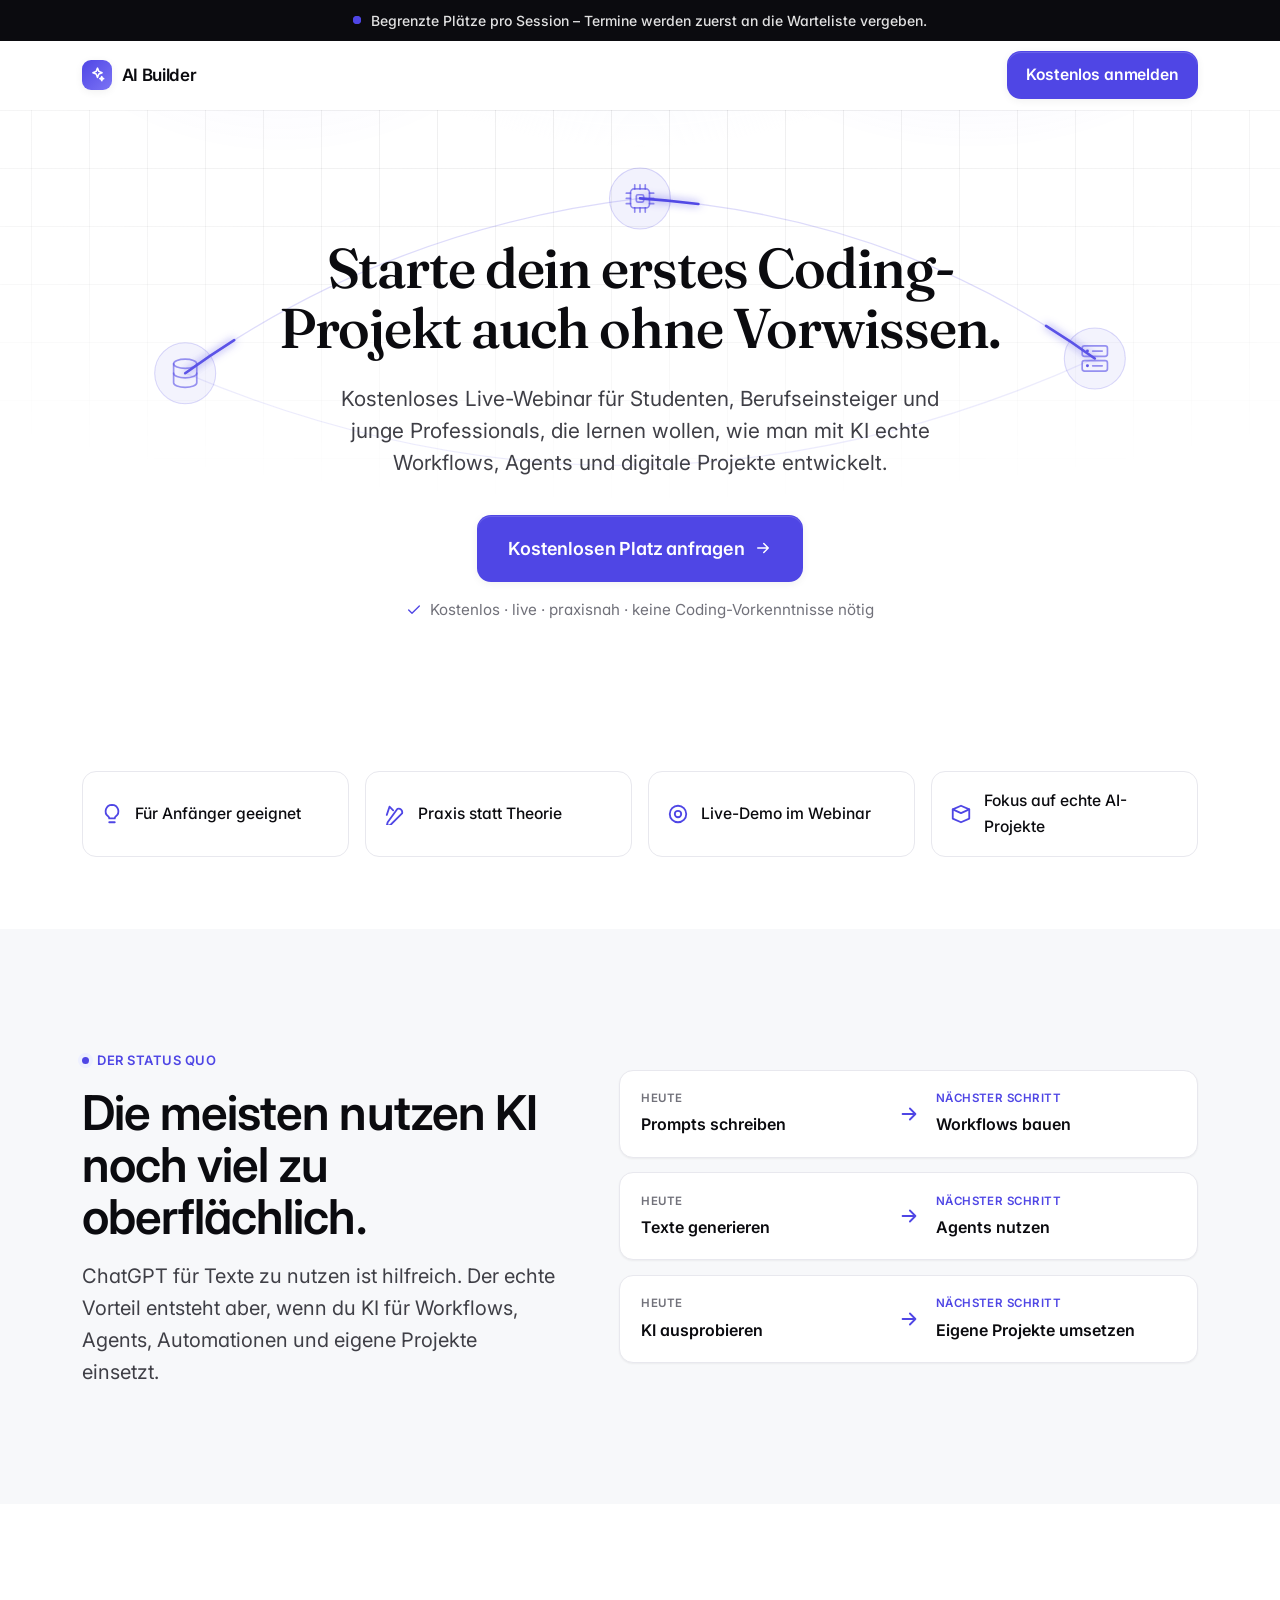
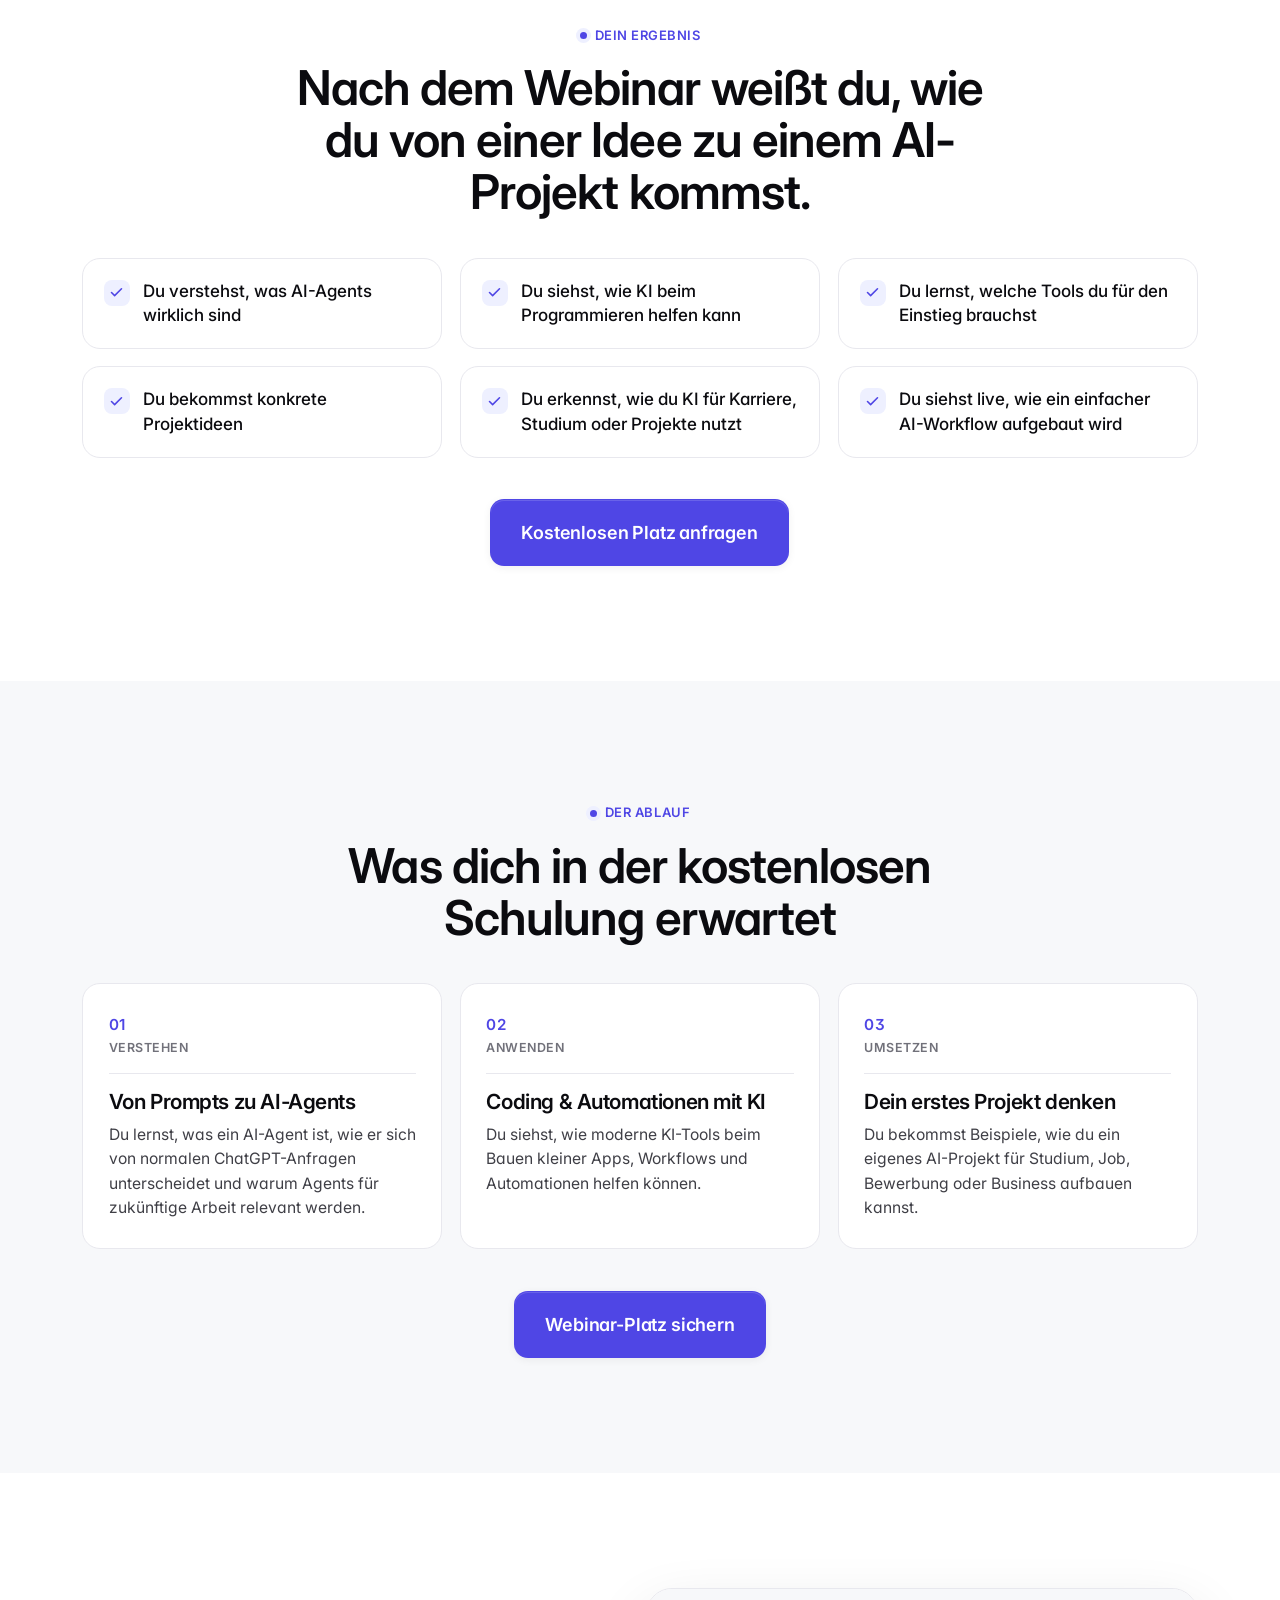
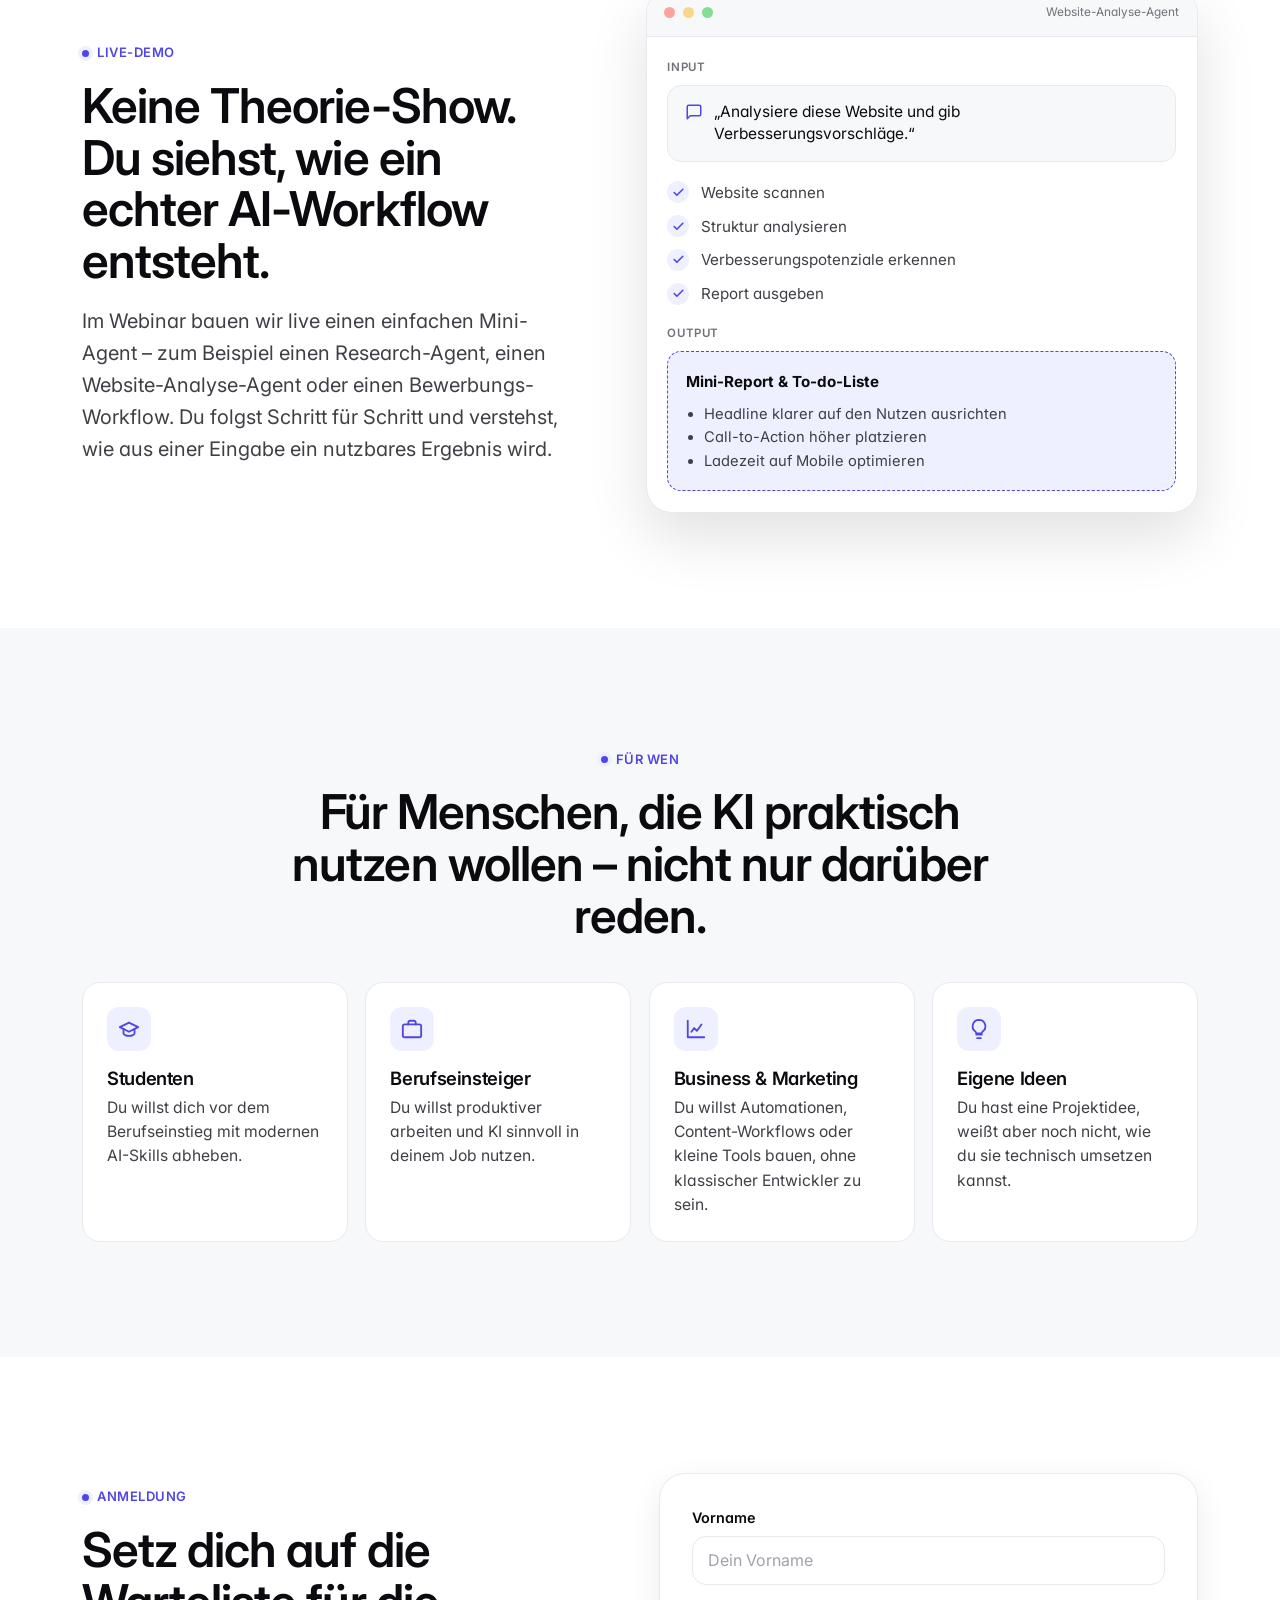
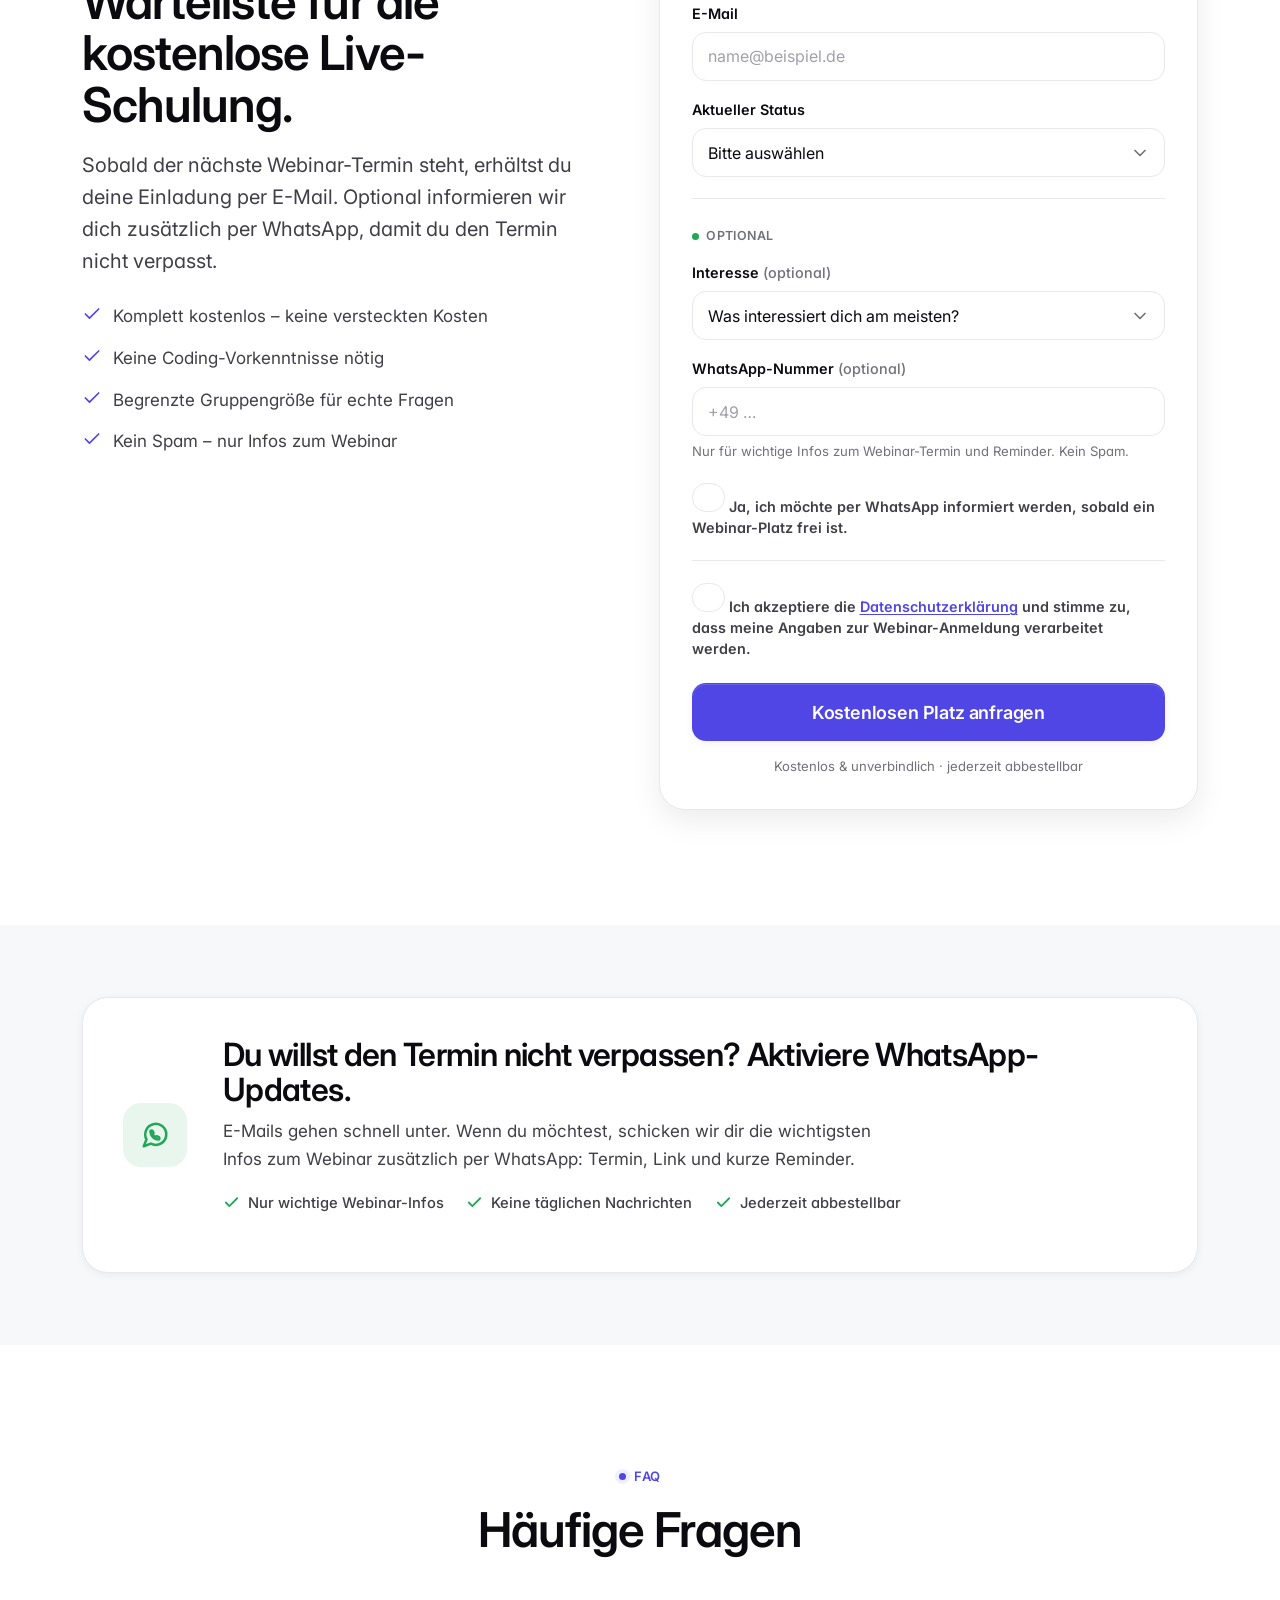
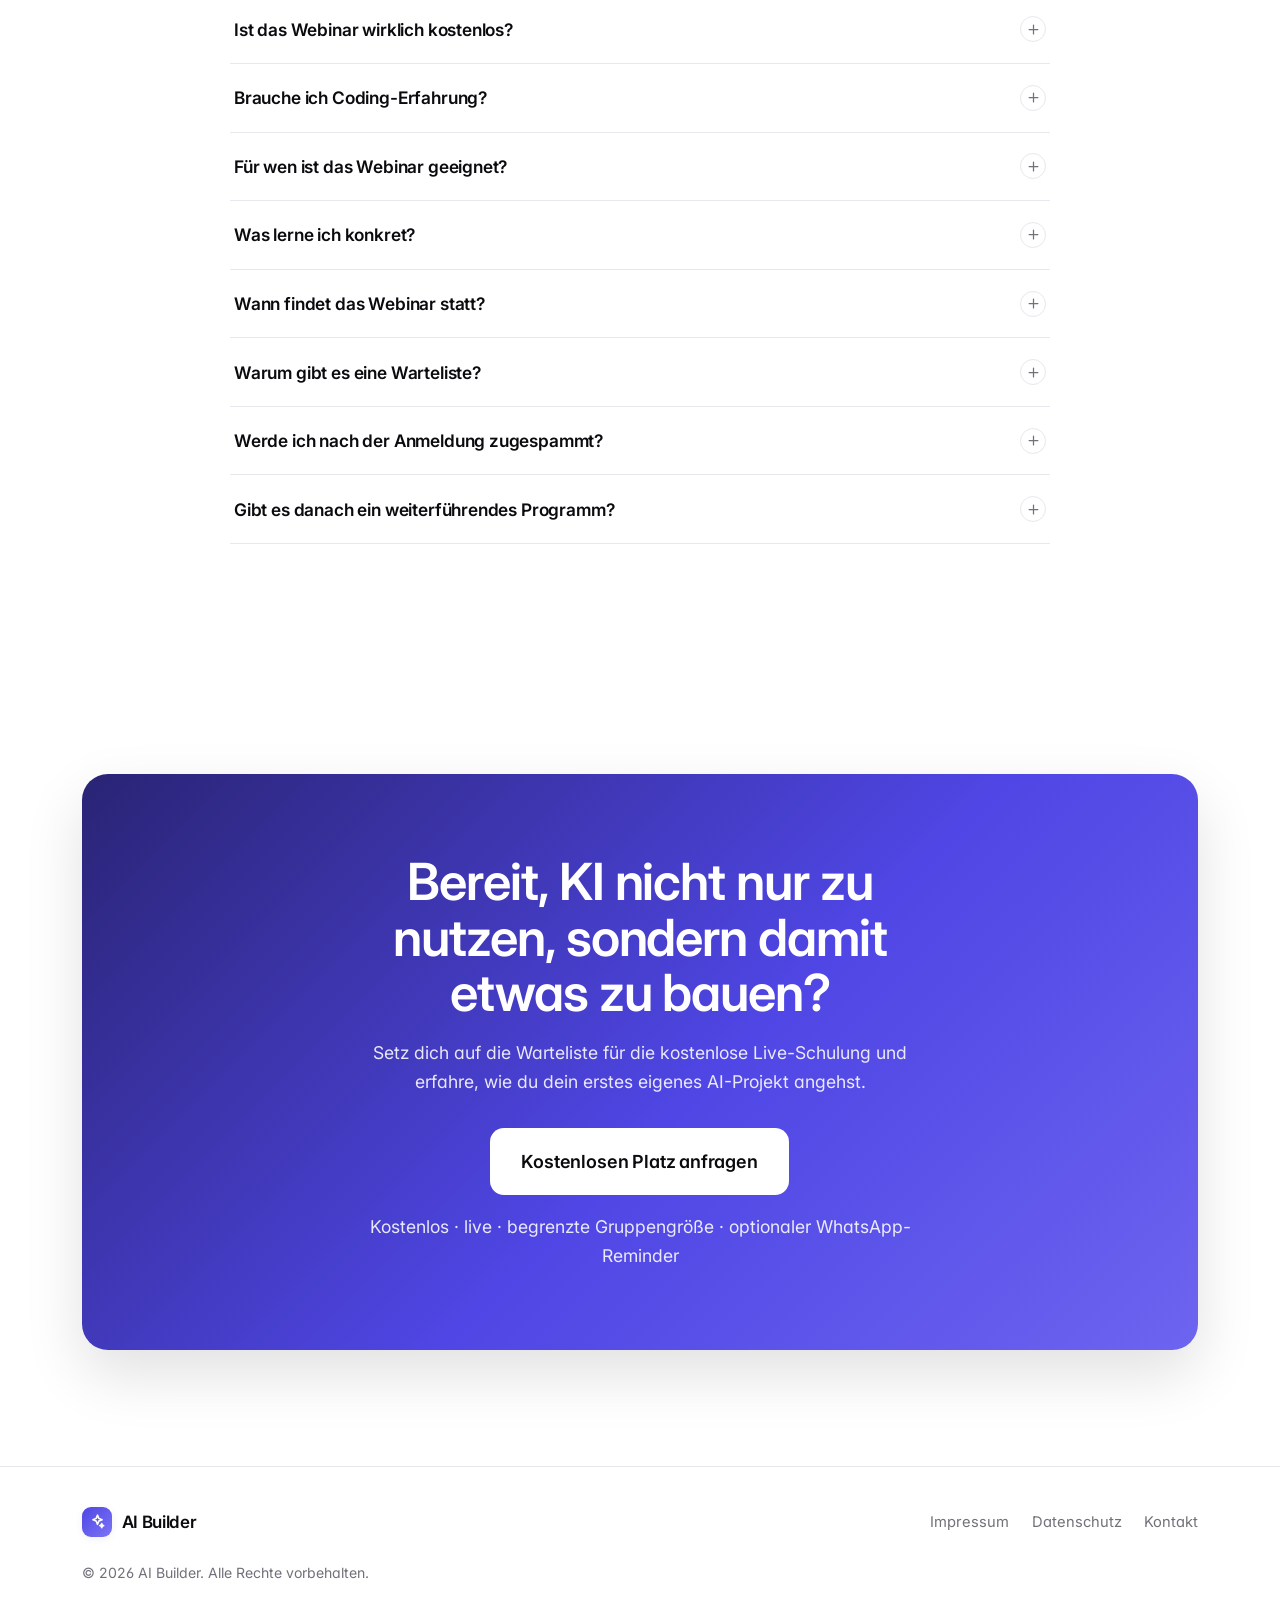
==== index.html @ d3a0b5b2 "Initial static landing page" ====
<!DOCTYPE html>
<html lang="de">
<head>
  <meta charset="UTF-8" />
  <meta name="viewport" content="width=device-width, initial-scale=1" />
  <meta name="theme-color" content="#ffffff" />
  <script>document.documentElement.classList.add("js");</script>

  <title>Kostenloses AI Builder Webinar – Baue dein erstes AI-Projekt</title>
  <meta name="description" content="Kostenloses Live-Webinar für Studenten und Berufseinsteiger: Lerne, wie du mit KI AI-Agents, Automationen und eigene digitale Projekte baust." />
  <link rel="canonical" href="https://example.com/" />

  <!-- Open Graph / Social -->
  <meta property="og:type" content="website" />
  <meta property="og:title" content="Kostenloses AI Builder Webinar – Baue dein erstes AI-Projekt" />
  <meta property="og:description" content="Live-Webinar für Studenten & Berufseinsteiger: KI für AI-Agents, Automationen und eigene Projekte – ohne Informatikstudium." />
  <meta property="og:image" content="assets/og-image.svg" />
  <meta property="og:locale" content="de_DE" />
  <meta name="twitter:card" content="summary_large_image" />

  <link rel="icon" href="assets/favicon.svg" type="image/svg+xml" />

  <link rel="preconnect" href="https://fonts.googleapis.com" />
  <link rel="preconnect" href="https://fonts.gstatic.com" crossorigin />
  <link href="https://fonts.googleapis.com/css2?family=Fraunces:ital,opsz,wght@0,9..144,400..600;1,9..144,400..500&family=Inter:wght@400;500;600;700&display=swap" rel="stylesheet" />

  <link rel="stylesheet" href="assets/styles.css" />
</head>
<body>

  <!-- =================== TOPBAR =================== -->
  <div class="topbar">
    <span class="topbar__dot" aria-hidden="true"></span>
    Begrenzte Plätze pro Session – Termine werden zuerst an die Warteliste vergeben.
  </div>

  <!-- =================== HEADER =================== -->
  <header class="header" id="header">
    <div class="container header__inner">
      <a class="brand" href="#top" aria-label="AI Builder – Startseite">
        <span class="brand__mark" aria-hidden="true">
          <svg viewBox="0 0 24 24" fill="none" stroke="currentColor" stroke-width="2.2" stroke-linecap="round" stroke-linejoin="round"><path d="M12 3l1.9 4.6L18.5 9.5 13.9 11.4 12 16l-1.9-4.6L5.5 9.5l4.6-1.9z"/><path d="M18 15l.8 2 2 .8-2 .8-.8 2-.8-2-2-.8 2-.8z"/></svg>
        </span>
        <span>AI&nbsp;Builder</span>
      </a>
      <a class="btn btn--primary" href="#anmeldung" data-cta="header">Kostenlos anmelden</a>
    </div>
  </header>

  <main id="top">

    <!-- =================== HERO =================== -->
    <section class="hero">
      <div class="hero__net" aria-hidden="true">
        <svg class="net" viewBox="0 0 1200 560" preserveAspectRatio="xMidYMid meet" fill="none" xmlns="http://www.w3.org/2000/svg">
          <!-- static connection wires between the nodes -->
          <g class="net__wires">
            <path class="wire" d="M168,250 Q360,112 600,84"/>
            <path class="wire" d="M600,84 Q842,100 1032,236"/>
            <path class="wire wire--soft" d="M1032,236 Q600,432 168,250"/>
          </g>
          <!-- glowing data packets gliding from one node to the next -->
          <g class="net__packets">
            <path class="packet" pathLength="100" d="M168,250 Q360,112 600,84" style="animation-duration:3.2s;animation-delay:0s"/>
            <path class="packet" pathLength="100" d="M600,84 Q842,100 1032,236" style="animation-duration:3s;animation-delay:1s"/>
            <path class="packet" pathLength="100" d="M1032,236 Q842,100 600,84" style="animation-duration:3.6s;animation-delay:2.3s"/>
          </g>
          <!-- endpoint nodes: database, chip, server -->
          <g class="netnode" transform="translate(168,250)" style="--d:0s">
            <circle class="halo" r="29"/>
            <g class="glyph">
              <ellipse cx="0" cy="-9" rx="11" ry="4.4"/>
              <path d="M-11,-9 V9 a11,4.4 0 0 0 22,0 V-9"/>
              <path d="M-11,0 a11,4.4 0 0 0 22,0"/>
            </g>
          </g>
          <g class="netnode" transform="translate(600,84)" style="--d:1.6s">
            <circle class="halo" r="29"/>
            <g class="glyph">
              <rect x="-9" y="-9" width="18" height="18" rx="3.5"/>
              <rect x="-3.5" y="-3.5" width="7" height="7" rx="1.5"/>
              <path d="M-5,-9 V-13 M0,-9 V-13 M5,-9 V-13 M-5,9 V13 M0,9 V13 M5,9 V13 M-9,-5 H-13 M-9,0 H-13 M-9,5 H-13 M9,-5 H13 M9,0 H13 M9,5 H13"/>
            </g>
          </g>
          <g class="netnode" transform="translate(1032,236)" style="--d:2.8s">
            <circle class="halo" r="29"/>
            <g class="glyph">
              <rect x="-12" y="-12" width="24" height="10" rx="2.2"/>
              <rect x="-12" y="2" width="24" height="10" rx="2.2"/>
              <path d="M-2,-7 H7 M-2,7 H7"/>
              <circle class="led" cx="-7" cy="-7" r="1.4"/>
              <circle class="led" cx="-7" cy="7" r="1.4"/>
            </g>
          </g>
        </svg>
      </div>
      <div class="container hero__inner">
        <h1 class="hero__title">Starte dein erstes Coding-Projekt auch ohne Vorwissen.</h1>

        <p class="hero__sub">Kostenloses Live-Webinar für Studenten, Berufseinsteiger und junge Professionals, die lernen wollen, wie man mit KI echte Workflows, Agents und digitale Projekte entwickelt.</p>

        <div class="hero__actions">
          <a class="btn btn--primary btn--lg" href="#anmeldung" data-cta="hero">
            Kostenlosen Platz anfragen
            <svg viewBox="0 0 24 24" fill="none" stroke="currentColor" stroke-width="2" stroke-linecap="round" stroke-linejoin="round" aria-hidden="true"><path d="M5 12h14M13 6l6 6-6 6"/></svg>
          </a>
          <p class="hero__micro">
            <svg viewBox="0 0 24 24" fill="none" stroke="currentColor" stroke-width="2" stroke-linecap="round" stroke-linejoin="round" aria-hidden="true"><path d="M20 6L9 17l-5-5"/></svg>
            Kostenlos · live · praxisnah · keine Coding-Vorkenntnisse nötig
          </p>
        </div>

      </div>
    </section>

    <!-- =================== TRUST BAR =================== -->
    <section class="section section--tight" aria-label="Vorteile">
      <div class="container">
        <div class="trust reveal">
          <div class="trust__item">
            <svg viewBox="0 0 24 24" fill="none" stroke="currentColor" stroke-width="2" stroke-linecap="round" stroke-linejoin="round" aria-hidden="true"><path d="M12 2a7 7 0 0 0-4 12.7c.6.5 1 1.3 1 2.1h6c0-.8.4-1.6 1-2.1A7 7 0 0 0 12 2zM9 21h6"/></svg>
            Für Anfänger geeignet
          </div>
          <div class="trust__item">
            <svg viewBox="0 0 24 24" fill="none" stroke="currentColor" stroke-width="2" stroke-linecap="round" stroke-linejoin="round" aria-hidden="true"><path d="M14.7 6.3a4 4 0 0 1 5 5L7 24l-4 1 1-4z"/><path d="M3 13l3-9 4 4"/></svg>
            Praxis statt Theorie
          </div>
          <div class="trust__item">
            <svg viewBox="0 0 24 24" fill="none" stroke="currentColor" stroke-width="2" stroke-linecap="round" stroke-linejoin="round" aria-hidden="true"><circle cx="12" cy="12" r="9"/><circle cx="12" cy="12" r="3.5"/></svg>
            Live-Demo im Webinar
          </div>
          <div class="trust__item">
            <svg viewBox="0 0 24 24" fill="none" stroke="currentColor" stroke-width="2" stroke-linecap="round" stroke-linejoin="round" aria-hidden="true"><path d="M3 7l9-4 9 4-9 4z"/><path d="M3 7v10l9 4 9-4V7"/></svg>
            Fokus auf echte AI-Projekte
          </div>
        </div>
      </div>
    </section>

    <!-- =================== PROBLEM =================== -->
    <section class="section section--soft">
      <div class="container compare__grid">
        <div class="section-head reveal">
          <span class="eyebrow">Der Status quo</span>
          <h2 class="h-section">Die meisten nutzen KI noch viel zu oberflächlich.</h2>
          <p class="lead">ChatGPT für Texte zu nutzen ist hilfreich. Der echte Vorteil entsteht aber, wenn du KI für Workflows, Agents, Automationen und eigene Projekte einsetzt.</p>
        </div>
        <div class="compare__cards reveal">
          <div class="compare__card">
            <div class="compare__col"><small>Heute</small><strong>Prompts schreiben</strong></div>
            <span class="compare__arrow"><svg viewBox="0 0 24 24" fill="none" stroke="currentColor" stroke-width="2" stroke-linecap="round" stroke-linejoin="round" aria-hidden="true"><path d="M5 12h14M13 6l6 6-6 6"/></svg></span>
            <div class="compare__col compare__col--next"><small>Nächster Schritt</small><strong>Workflows bauen</strong></div>
          </div>
          <div class="compare__card">
            <div class="compare__col"><small>Heute</small><strong>Texte generieren</strong></div>
            <span class="compare__arrow"><svg viewBox="0 0 24 24" fill="none" stroke="currentColor" stroke-width="2" stroke-linecap="round" stroke-linejoin="round" aria-hidden="true"><path d="M5 12h14M13 6l6 6-6 6"/></svg></span>
            <div class="compare__col compare__col--next"><small>Nächster Schritt</small><strong>Agents nutzen</strong></div>
          </div>
          <div class="compare__card">
            <div class="compare__col"><small>Heute</small><strong>KI ausprobieren</strong></div>
            <span class="compare__arrow"><svg viewBox="0 0 24 24" fill="none" stroke="currentColor" stroke-width="2" stroke-linecap="round" stroke-linejoin="round" aria-hidden="true"><path d="M5 12h14M13 6l6 6-6 6"/></svg></span>
            <div class="compare__col compare__col--next"><small>Nächster Schritt</small><strong>Eigene Projekte umsetzen</strong></div>
          </div>
        </div>
      </div>
    </section>

    <!-- =================== OUTCOME =================== -->
    <section class="section">
      <div class="container">
        <div class="section-head section-head--center reveal">
          <span class="eyebrow">Dein Ergebnis</span>
          <h2 class="h-section">Nach dem Webinar weißt du, wie du von einer Idee zu einem AI-Projekt kommst.</h2>
        </div>
        <div class="grid grid--3 reveal" style="margin-top: 2.5rem;">
          <div class="outcome__card"><span class="outcome__check"><svg viewBox="0 0 24 24" fill="none" stroke="currentColor" stroke-width="2.5" stroke-linecap="round" stroke-linejoin="round"><path d="M20 6L9 17l-5-5"/></svg></span>Du verstehst, was AI-Agents wirklich sind</div>
          <div class="outcome__card"><span class="outcome__check"><svg viewBox="0 0 24 24" fill="none" stroke="currentColor" stroke-width="2.5" stroke-linecap="round" stroke-linejoin="round"><path d="M20 6L9 17l-5-5"/></svg></span>Du siehst, wie KI beim Programmieren helfen kann</div>
          <div class="outcome__card"><span class="outcome__check"><svg viewBox="0 0 24 24" fill="none" stroke="currentColor" stroke-width="2.5" stroke-linecap="round" stroke-linejoin="round"><path d="M20 6L9 17l-5-5"/></svg></span>Du lernst, welche Tools du für den Einstieg brauchst</div>
          <div class="outcome__card"><span class="outcome__check"><svg viewBox="0 0 24 24" fill="none" stroke="currentColor" stroke-width="2.5" stroke-linecap="round" stroke-linejoin="round"><path d="M20 6L9 17l-5-5"/></svg></span>Du bekommst konkrete Projektideen</div>
          <div class="outcome__card"><span class="outcome__check"><svg viewBox="0 0 24 24" fill="none" stroke="currentColor" stroke-width="2.5" stroke-linecap="round" stroke-linejoin="round"><path d="M20 6L9 17l-5-5"/></svg></span>Du erkennst, wie du KI für Karriere, Studium oder Projekte nutzt</div>
          <div class="outcome__card"><span class="outcome__check"><svg viewBox="0 0 24 24" fill="none" stroke="currentColor" stroke-width="2.5" stroke-linecap="round" stroke-linejoin="round"><path d="M20 6L9 17l-5-5"/></svg></span>Du siehst live, wie ein einfacher AI-Workflow aufgebaut wird</div>
        </div>
        <div style="text-align:center; margin-top: 2.6rem;" class="reveal">
          <a class="btn btn--primary btn--lg" href="#anmeldung" data-cta="after-outcome">Kostenlosen Platz anfragen</a>
        </div>
      </div>
    </section>

    <!-- =================== WEBINAR CONTENT =================== -->
    <section class="section section--soft">
      <div class="container">
        <div class="section-head section-head--center reveal">
          <span class="eyebrow">Der Ablauf</span>
          <h2 class="h-section">Was dich in der kostenlosen Schulung erwartet</h2>
        </div>
        <div class="grid grid--3 reveal" style="margin-top: 2.5rem;">
          <div class="module">
            <div class="module__num">01</div>
            <div class="module__step">Verstehen</div>
            <div class="module__line"></div>
            <h3>Von Prompts zu AI-Agents</h3>
            <p>Du lernst, was ein AI-Agent ist, wie er sich von normalen ChatGPT-Anfragen unterscheidet und warum Agents für zukünftige Arbeit relevant werden.</p>
          </div>
          <div class="module">
            <div class="module__num">02</div>
            <div class="module__step">Anwenden</div>
            <div class="module__line"></div>
            <h3>Coding &amp; Automationen mit KI</h3>
            <p>Du siehst, wie moderne KI-Tools beim Bauen kleiner Apps, Workflows und Automationen helfen können.</p>
          </div>
          <div class="module">
            <div class="module__num">03</div>
            <div class="module__step">Umsetzen</div>
            <div class="module__line"></div>
            <h3>Dein erstes Projekt denken</h3>
            <p>Du bekommst Beispiele, wie du ein eigenes AI-Projekt für Studium, Job, Bewerbung oder Business aufbauen kannst.</p>
          </div>
        </div>
        <div style="text-align:center; margin-top: 2.6rem;" class="reveal">
          <a class="btn btn--primary btn--lg" href="#anmeldung" data-cta="after-content">Webinar-Platz sichern</a>
        </div>
      </div>
    </section>

    <!-- =================== LIVE DEMO =================== -->
    <section class="section">
      <div class="container demo__grid">
        <div class="section-head reveal">
          <span class="eyebrow">Live-Demo</span>
          <h2 class="h-section">Keine Theorie-Show. Du siehst, wie ein echter AI-Workflow entsteht.</h2>
          <p class="lead">Im Webinar bauen wir live einen einfachen Mini-Agent – zum Beispiel einen Research-Agent, einen Website-Analyse-Agent oder einen Bewerbungs-Workflow. Du folgst Schritt für Schritt und verstehst, wie aus einer Eingabe ein nutzbares Ergebnis wird.</p>
        </div>
        <div class="demo__panel reveal" aria-hidden="true">
          <div class="demo__head"><i></i><i></i><i></i><span>Website-Analyse-Agent</span></div>
          <div class="demo__body">
            <div class="demo__label">Input</div>
            <div class="demo__input">
              <svg viewBox="0 0 24 24" fill="none" stroke="currentColor" stroke-width="2" stroke-linecap="round" stroke-linejoin="round"><path d="M4 4h16v16H4z" opacity=".0"/><path d="M21 15a2 2 0 0 1-2 2H7l-4 4V5a2 2 0 0 1 2-2h14a2 2 0 0 1 2 2z"/></svg>
              „Analysiere diese Website und gib Verbesserungsvorschläge.“
            </div>
            <div class="demo__steps">
              <div class="demo__step"><span class="tick"><svg viewBox="0 0 24 24" fill="none" stroke="currentColor" stroke-width="3" stroke-linecap="round" stroke-linejoin="round"><path d="M20 6L9 17l-5-5"/></svg></span>Website scannen</div>
              <div class="demo__step"><span class="tick"><svg viewBox="0 0 24 24" fill="none" stroke="currentColor" stroke-width="3" stroke-linecap="round" stroke-linejoin="round"><path d="M20 6L9 17l-5-5"/></svg></span>Struktur analysieren</div>
              <div class="demo__step"><span class="tick"><svg viewBox="0 0 24 24" fill="none" stroke="currentColor" stroke-width="3" stroke-linecap="round" stroke-linejoin="round"><path d="M20 6L9 17l-5-5"/></svg></span>Verbesserungspotenziale erkennen</div>
              <div class="demo__step"><span class="tick"><svg viewBox="0 0 24 24" fill="none" stroke="currentColor" stroke-width="3" stroke-linecap="round" stroke-linejoin="round"><path d="M20 6L9 17l-5-5"/></svg></span>Report ausgeben</div>
            </div>
            <div class="demo__label">Output</div>
            <div class="demo__output">
              <strong>Mini-Report &amp; To-do-Liste</strong>
              <ul>
                <li>Headline klarer auf den Nutzen ausrichten</li>
                <li>Call-to-Action höher platzieren</li>
                <li>Ladezeit auf Mobile optimieren</li>
              </ul>
            </div>
          </div>
        </div>
      </div>
    </section>

    <!-- =================== ZIELGRUPPEN =================== -->
    <section class="section section--soft">
      <div class="container">
        <div class="section-head section-head--center reveal">
          <span class="eyebrow">Für wen</span>
          <h2 class="h-section">Für Menschen, die KI praktisch nutzen wollen – nicht nur darüber reden.</h2>
        </div>
        <div class="grid grid--4 reveal" style="margin-top: 2.5rem;">
          <div class="card">
            <div class="card__icon"><svg viewBox="0 0 24 24" fill="none" stroke="currentColor" stroke-width="2" stroke-linecap="round" stroke-linejoin="round"><path d="M22 10L12 5 2 10l10 5 10-5z"/><path d="M6 12v5c0 1 2.7 2.5 6 2.5s6-1.5 6-2.5v-5"/></svg></div>
            <h3>Studenten</h3>
            <p>Du willst dich vor dem Berufseinstieg mit modernen AI-Skills abheben.</p>
          </div>
          <div class="card">
            <div class="card__icon"><svg viewBox="0 0 24 24" fill="none" stroke="currentColor" stroke-width="2" stroke-linecap="round" stroke-linejoin="round"><rect x="2" y="7" width="20" height="14" rx="2"/><path d="M16 7V5a2 2 0 0 0-2-2h-4a2 2 0 0 0-2 2v2"/></svg></div>
            <h3>Berufseinsteiger</h3>
            <p>Du willst produktiver arbeiten und KI sinnvoll in deinem Job nutzen.</p>
          </div>
          <div class="card">
            <div class="card__icon"><svg viewBox="0 0 24 24" fill="none" stroke="currentColor" stroke-width="2" stroke-linecap="round" stroke-linejoin="round"><path d="M3 3v18h18"/><path d="M7 15l3-4 3 3 5-7"/></svg></div>
            <h3>Business &amp; Marketing</h3>
            <p>Du willst Automationen, Content-Workflows oder kleine Tools bauen, ohne klassischer Entwickler zu sein.</p>
          </div>
          <div class="card">
            <div class="card__icon"><svg viewBox="0 0 24 24" fill="none" stroke="currentColor" stroke-width="2" stroke-linecap="round" stroke-linejoin="round"><path d="M9 18h6M10 22h4M12 2a7 7 0 0 0-4 12.7c.6.5 1 1.3 1 2.1h6c0-.8.4-1.6 1-2.1A7 7 0 0 0 12 2z"/></svg></div>
            <h3>Eigene Ideen</h3>
            <p>Du hast eine Projektidee, weißt aber noch nicht, wie du sie technisch umsetzen kannst.</p>
          </div>
        </div>
      </div>
    </section>

    <!-- =================== FORM =================== -->
    <section class="section" id="anmeldung">
      <div class="container formwrap">
        <div class="formwrap__aside reveal">
          <span class="eyebrow">Anmeldung</span>
          <h2 class="h-section">Setz dich auf die Warteliste für die kostenlose Live-Schulung.</h2>
          <p class="lead">Sobald der nächste Webinar-Termin steht, erhältst du deine Einladung per E-Mail. Optional informieren wir dich zusätzlich per WhatsApp, damit du den Termin nicht verpasst.</p>
          <ul class="checklist">
            <li><svg viewBox="0 0 24 24" fill="none" stroke="currentColor" stroke-width="2" stroke-linecap="round" stroke-linejoin="round"><path d="M20 6L9 17l-5-5"/></svg>Komplett kostenlos – keine versteckten Kosten</li>
            <li><svg viewBox="0 0 24 24" fill="none" stroke="currentColor" stroke-width="2" stroke-linecap="round" stroke-linejoin="round"><path d="M20 6L9 17l-5-5"/></svg>Keine Coding-Vorkenntnisse nötig</li>
            <li><svg viewBox="0 0 24 24" fill="none" stroke="currentColor" stroke-width="2" stroke-linecap="round" stroke-linejoin="round"><path d="M20 6L9 17l-5-5"/></svg>Begrenzte Gruppengröße für echte Fragen</li>
            <li><svg viewBox="0 0 24 24" fill="none" stroke="currentColor" stroke-width="2" stroke-linecap="round" stroke-linejoin="round"><path d="M20 6L9 17l-5-5"/></svg>Kein Spam – nur Infos zum Webinar</li>
          </ul>
        </div>

        <form class="form reveal" id="signup-form" novalidate>
          <div class="field">
            <label for="vorname">Vorname</label>
            <input type="text" id="vorname" name="vorname" autocomplete="given-name" placeholder="Dein Vorname" required />
            <span class="error-msg">Bitte gib deinen Vornamen ein.</span>
          </div>

          <div class="field">
            <label for="email">E-Mail</label>
            <input type="email" id="email" name="email" autocomplete="email" placeholder="name@beispiel.de" required />
            <span class="error-msg">Bitte gib eine gültige E-Mail-Adresse ein.</span>
          </div>

          <div class="field">
            <label for="status">Aktueller Status</label>
            <select id="status" name="status" required>
              <option value="" disabled selected>Bitte auswählen</option>
              <option value="Student">Student</option>
              <option value="Berufseinsteiger">Berufseinsteiger</option>
              <option value="Angestellt">Angestellt</option>
              <option value="Selbstständig">Selbstständig</option>
              <option value="Sonstiges">Sonstiges</option>
            </select>
            <span class="error-msg">Bitte wähle deinen aktuellen Status.</span>
          </div>

          <div class="field-divider"></div>
          <div class="optional-flag"><span class="dot"></span>Optional</div>

          <div class="field">
            <label for="interesse">Interesse <span class="opt">(optional)</span></label>
            <select id="interesse" name="interesse">
              <option value="" disabled selected>Was interessiert dich am meisten?</option>
              <option value="AI-Agents">AI-Agents</option>
              <option value="Coding mit KI">Coding mit KI</option>
              <option value="Automationen">Automationen</option>
              <option value="Eigene App / eigenes Tool">Eigene App / eigenes Tool</option>
              <option value="Karrierevorteil">Karrierevorteil</option>
              <option value="Business-Idee">Business-Idee</option>
              <option value="Noch unsicher">Noch unsicher</option>
            </select>
          </div>

          <div class="field">
            <label for="whatsapp">WhatsApp-Nummer <span class="opt">(optional)</span></label>
            <input type="tel" id="whatsapp" name="whatsapp" autocomplete="tel" placeholder="+49 …" />
            <span class="hint">Nur für wichtige Infos zum Webinar-Termin und Reminder. Kein Spam.</span>
          </div>

          <div class="field">
            <label class="checkbox">
              <input type="checkbox" id="wa-optin" name="wa_optin" value="ja" />
              <span>Ja, ich möchte per WhatsApp informiert werden, sobald ein Webinar-Platz frei ist.</span>
            </label>
          </div>

          <div class="field-divider"></div>

          <div class="field">
            <label class="checkbox">
              <input type="checkbox" id="datenschutz" name="datenschutz" required />
              <span>Ich akzeptiere die <a href="datenschutz.html" target="_blank" rel="noopener">Datenschutzerklärung</a> und stimme zu, dass meine Angaben zur Webinar-Anmeldung verarbeitet werden.</span>
            </label>
            <span class="error-msg">Bitte stimme der Datenschutzerklärung zu.</span>
          </div>

          <input type="hidden" id="source" name="source" value="" />

          <button type="submit" class="btn btn--primary btn--lg btn--block" data-cta="form-submit">Kostenlosen Platz anfragen</button>
          <p class="form__foot">Kostenlos &amp; unverbindlich · jederzeit abbestellbar</p>
        </form>
      </div>
    </section>

    <!-- =================== WHATSAPP REMINDER =================== -->
    <section class="section section--tight section--soft">
      <div class="container">
        <div class="wa reveal">
          <div class="wa__badge">
            <svg viewBox="0 0 24 24" fill="none" stroke="currentColor" stroke-width="2" stroke-linecap="round" stroke-linejoin="round" aria-hidden="true"><path d="M21 11.5a8.4 8.4 0 0 1-12.3 7.4L3 21l2.2-5.5A8.4 8.4 0 1 1 21 11.5z"/><path d="M8.5 9.5c0 3.3 2.7 6 6 6 .5 0 1-.5 1-1 0-.3-.2-.6-.5-.8l-1.4-.7c-.3-.1-.6 0-.8.2l-.4.5c-1-.5-1.8-1.3-2.3-2.3l.5-.4c.2-.2.3-.5.2-.8l-.7-1.4c-.2-.3-.5-.5-.8-.5-.5 0-1 .5-1 1z"/></svg>
          </div>
          <div>
            <h2>Du willst den Termin nicht verpassen? Aktiviere WhatsApp-Updates.</h2>
            <p>E-Mails gehen schnell unter. Wenn du möchtest, schicken wir dir die wichtigsten Infos zum Webinar zusätzlich per WhatsApp: Termin, Link und kurze Reminder.</p>
            <ul class="wa__points">
              <li><svg viewBox="0 0 24 24" fill="none" stroke="currentColor" stroke-width="2.5" stroke-linecap="round" stroke-linejoin="round"><path d="M20 6L9 17l-5-5"/></svg>Nur wichtige Webinar-Infos</li>
              <li><svg viewBox="0 0 24 24" fill="none" stroke="currentColor" stroke-width="2.5" stroke-linecap="round" stroke-linejoin="round"><path d="M20 6L9 17l-5-5"/></svg>Keine täglichen Nachrichten</li>
              <li><svg viewBox="0 0 24 24" fill="none" stroke="currentColor" stroke-width="2.5" stroke-linecap="round" stroke-linejoin="round"><path d="M20 6L9 17l-5-5"/></svg>Jederzeit abbestellbar</li>
            </ul>
          </div>
        </div>
      </div>
    </section>

    <!-- =================== FAQ =================== -->
    <section class="section">
      <div class="container">
        <div class="section-head section-head--center reveal">
          <span class="eyebrow">FAQ</span>
          <h2 class="h-section">Häufige Fragen</h2>
        </div>
        <div class="faq reveal" style="margin-top: 2.5rem;">
          <div class="faq__item">
            <button class="faq__q" aria-expanded="false">Ist das Webinar wirklich kostenlos?<span class="chev"><svg viewBox="0 0 24 24" fill="none" stroke="currentColor" stroke-width="2" stroke-linecap="round" stroke-linejoin="round"><path d="M12 5v14M5 12h14"/></svg></span></button>
            <div class="faq__a"><div class="faq__a-inner">Ja. Die Live-Schulung ist kostenlos. Ziel ist, dir einen praktischen Einstieg in AI-Agents, KI-Workflows und Coding mit KI zu geben.</div></div>
          </div>
          <div class="faq__item">
            <button class="faq__q" aria-expanded="false">Brauche ich Coding-Erfahrung?<span class="chev"><svg viewBox="0 0 24 24" fill="none" stroke="currentColor" stroke-width="2" stroke-linecap="round" stroke-linejoin="round"><path d="M12 5v14M5 12h14"/></svg></span></button>
            <div class="faq__a"><div class="faq__a-inner">Nein. Du brauchst keine Coding-Vorkenntnisse. Das Webinar ist für Menschen gedacht, die KI praktisch nutzen wollen, auch wenn sie keine Entwickler sind.</div></div>
          </div>
          <div class="faq__item">
            <button class="faq__q" aria-expanded="false">Für wen ist das Webinar geeignet?<span class="chev"><svg viewBox="0 0 24 24" fill="none" stroke="currentColor" stroke-width="2" stroke-linecap="round" stroke-linejoin="round"><path d="M12 5v14M5 12h14"/></svg></span></button>
            <div class="faq__a"><div class="faq__a-inner">Für Studenten, Berufseinsteiger und junge Professionals, die KI für Studium, Karriere, Job oder eigene Projekte nutzen wollen.</div></div>
          </div>
          <div class="faq__item">
            <button class="faq__q" aria-expanded="false">Was lerne ich konkret?<span class="chev"><svg viewBox="0 0 24 24" fill="none" stroke="currentColor" stroke-width="2" stroke-linecap="round" stroke-linejoin="round"><path d="M12 5v14M5 12h14"/></svg></span></button>
            <div class="faq__a"><div class="faq__a-inner">Du lernst, was AI-Agents sind, wie KI beim Programmieren helfen kann und welche Arten von Projekten du mit modernen KI-Tools bauen kannst.</div></div>
          </div>
          <div class="faq__item">
            <button class="faq__q" aria-expanded="false">Wann findet das Webinar statt?<span class="chev"><svg viewBox="0 0 24 24" fill="none" stroke="currentColor" stroke-width="2" stroke-linecap="round" stroke-linejoin="round"><path d="M12 5v14M5 12h14"/></svg></span></button>
            <div class="faq__a"><div class="faq__a-inner">Die nächsten Termine werden an die Warteliste vergeben. Sobald ein Termin frei ist, erhältst du eine Einladung per E-Mail und optional per WhatsApp.</div></div>
          </div>
          <div class="faq__item">
            <button class="faq__q" aria-expanded="false">Warum gibt es eine Warteliste?<span class="chev"><svg viewBox="0 0 24 24" fill="none" stroke="currentColor" stroke-width="2" stroke-linecap="round" stroke-linejoin="round"><path d="M12 5v14M5 12h14"/></svg></span></button>
            <div class="faq__a"><div class="faq__a-inner">Die Live-Sessions sind bewusst begrenzt, damit Fragen beantwortet werden können und die Schulung nicht zu anonym wird.</div></div>
          </div>
          <div class="faq__item">
            <button class="faq__q" aria-expanded="false">Werde ich nach der Anmeldung zugespammt?<span class="chev"><svg viewBox="0 0 24 24" fill="none" stroke="currentColor" stroke-width="2" stroke-linecap="round" stroke-linejoin="round"><path d="M12 5v14M5 12h14"/></svg></span></button>
            <div class="faq__a"><div class="faq__a-inner">Nein. Du erhältst nur relevante Infos zur kostenlosen Schulung und optional kurze WhatsApp-Reminder, wenn du dem zustimmst.</div></div>
          </div>
          <div class="faq__item">
            <button class="faq__q" aria-expanded="false">Gibt es danach ein weiterführendes Programm?<span class="chev"><svg viewBox="0 0 24 24" fill="none" stroke="currentColor" stroke-width="2" stroke-linecap="round" stroke-linejoin="round"><path d="M12 5v14M5 12h14"/></svg></span></button>
            <div class="faq__a"><div class="faq__a-inner">Ja, nach dem Webinar gibt es die Möglichkeit, sich für einen 4-wöchigen AI Builder Sprint zu bewerben. Das Webinar selbst bleibt kostenlos.</div></div>
          </div>
        </div>
      </div>
    </section>

    <!-- =================== FINAL CTA =================== -->
    <section class="section">
      <div class="container">
        <div class="final reveal">
          <h2>Bereit, KI nicht nur zu nutzen, sondern damit etwas zu bauen?</h2>
          <p>Setz dich auf die Warteliste für die kostenlose Live-Schulung und erfahre, wie du dein erstes eigenes AI-Projekt angehst.</p>
          <a class="btn btn--white btn--lg" href="#anmeldung" data-cta="final">Kostenlosen Platz anfragen</a>
          <p class="final__micro">Kostenlos · live · begrenzte Gruppengröße · optionaler WhatsApp-Reminder</p>
        </div>
      </div>
    </section>
  </main>

  <!-- =================== FOOTER =================== -->
  <footer class="footer">
    <div class="container footer__inner">
      <a class="brand" href="#top">
        <span class="brand__mark" aria-hidden="true">
          <svg viewBox="0 0 24 24" fill="none" stroke="currentColor" stroke-width="2.2" stroke-linecap="round" stroke-linejoin="round"><path d="M12 3l1.9 4.6L18.5 9.5 13.9 11.4 12 16l-1.9-4.6L5.5 9.5l4.6-1.9z"/><path d="M18 15l.8 2 2 .8-2 .8-.8 2-.8-2-2-.8 2-.8z"/></svg>
        </span>
        <span>AI&nbsp;Builder</span>
      </a>
      <nav class="footer__links" aria-label="Rechtliches">
        <a href="impressum.html">Impressum</a>
        <a href="datenschutz.html">Datenschutz</a>
        <a href="mailto:kontakt@example.com">Kontakt</a>
      </nav>
      <p class="footer__copy">© <span id="year">2026</span> AI Builder. Alle Rechte vorbehalten.</p>
    </div>
  </footer>

  <!-- =================== MOBILE STICKY CTA =================== -->
  <div class="sticky-cta" id="sticky-cta">
    <a class="btn btn--primary" href="#anmeldung" data-cta="sticky">Kostenlosen Platz anfragen</a>
  </div>

  <script src="assets/main.js" defer></script>
</body>
</html>
---- assets/styles.css ----
/* ============================================================
   AI Builder Webinar — Landingpage
   Design system + components (premium minimal tech)
   ============================================================ */

/* ---------- Tokens ---------- */
:root {
  /* Color: ~75% white, ~18% ink/grey, ~7% accent */
  --bg: #ffffff;
  --bg-soft: #f7f8fa;
  --bg-tint: #f5f6ff;
  --ink: #0b0b0f;
  --ink-2: #3f3f46;
  --muted: #71717a;
  --line: #e8e8ee;
  --line-2: #f0f0f4;

  --accent: #4f46e5;
  --accent-strong: #4338ca;
  --accent-soft: #eef0ff;
  --accent-ink: #ffffff;
  --ring: rgba(79, 70, 229, 0.32);
  --wa: #1fa855;

  /* Radius */
  --r-sm: 10px;
  --r: 14px;
  --r-lg: 18px;
  --r-xl: 26px;
  --r-pill: 999px;

  /* Shadow (soft, low opacity) */
  --shadow-xs: 0 1px 2px rgba(11, 11, 15, 0.05);
  --shadow-sm: 0 2px 8px rgba(11, 11, 15, 0.06);
  --shadow-md: 0 10px 30px rgba(11, 11, 15, 0.08);
  --shadow-lg: 0 24px 60px rgba(11, 11, 15, 0.12);

  /* Layout */
  --container: 1180px;
  --prose: 720px;
  --form: 480px;
  --pad: clamp(1.15rem, 4vw, 2rem);
  --section-y: clamp(4rem, 9vw, 8rem);

  --font: "Inter", -apple-system, BlinkMacSystemFont, "Segoe UI", Roboto, Helvetica, Arial, sans-serif;
  --font-display: "Fraunces", "Iowan Old Style", Georgia, "Times New Roman", serif;
}

/* ---------- Reset ---------- */
*,
*::before,
*::after { box-sizing: border-box; }

html {
  -webkit-text-size-adjust: 100%;
  scroll-behavior: smooth;
}

@media (prefers-reduced-motion: reduce) {
  html { scroll-behavior: auto; }
}

body {
  margin: 0;
  background: var(--bg);
  color: var(--ink);
  font-family: var(--font);
  font-size: 1.0625rem;
  line-height: 1.65;
  font-feature-settings: "cv11", "ss01";
  -webkit-font-smoothing: antialiased;
  -moz-osx-font-smoothing: grayscale;
  text-rendering: optimizeLegibility;
  overflow-x: hidden;
}

img, svg { display: block; max-width: 100%; }

a { color: inherit; text-decoration: none; }

button { font-family: inherit; cursor: pointer; }

h1, h2, h3, h4 {
  margin: 0;
  line-height: 1.08;
  letter-spacing: -0.02em;
  font-weight: 600;
}

p { margin: 0; }

::selection { background: var(--accent); color: #fff; }

:focus-visible {
  outline: 3px solid var(--ring);
  outline-offset: 2px;
  border-radius: 6px;
}

/* ---------- Layout helpers ---------- */
.container {
  width: 100%;
  max-width: var(--container);
  margin-inline: auto;
  padding-inline: var(--pad);
}

.section { padding-block: var(--section-y); }
.section--soft { background: var(--bg-soft); }
.section--tight { padding-block: clamp(2.75rem, 6vw, 4.5rem); }

.section-head { max-width: var(--prose); }
.section-head--center { margin-inline: auto; text-align: center; }

.eyebrow {
  display: inline-flex;
  align-items: center;
  gap: 0.5rem;
  font-size: 0.8125rem;
  font-weight: 600;
  letter-spacing: 0.04em;
  text-transform: uppercase;
  color: var(--accent);
  margin-bottom: 1rem;
}
.eyebrow::before {
  content: "";
  width: 7px;
  height: 7px;
  border-radius: 50%;
  background: var(--accent);
  box-shadow: 0 0 0 4px var(--accent-soft);
}
.section-head--center .eyebrow { justify-content: center; }

h2.h-section {
  font-size: clamp(1.75rem, 4vw, 3rem);
}

.lead {
  color: var(--ink-2);
  font-size: clamp(1.0625rem, 1.6vw, 1.25rem);
  line-height: 1.6;
  margin-top: 1.1rem;
  max-width: var(--prose);
}
.section-head--center .lead { margin-inline: auto; }

.muted { color: var(--muted); }
.accent { color: var(--accent); }
.nowrap { white-space: nowrap; }

/* ---------- Buttons ---------- */
.btn {
  display: inline-flex;
  align-items: center;
  justify-content: center;
  gap: 0.55rem;
  padding: 0.95rem 1.5rem;
  font-size: 1.0625rem;
  font-weight: 600;
  letter-spacing: -0.01em;
  border: 1px solid transparent;
  border-radius: var(--r);
  transition: transform 0.18s ease, box-shadow 0.18s ease, background 0.18s ease, border-color 0.18s ease, color 0.18s ease;
  will-change: transform;
}
.btn svg { width: 18px; height: 18px; }

.btn--primary {
  background: var(--accent);
  color: var(--accent-ink);
  box-shadow: var(--shadow-sm), inset 0 1px 0 rgba(255, 255, 255, 0.15);
}
.btn--primary:hover {
  background: var(--accent-strong);
  transform: translateY(-2px);
  box-shadow: var(--shadow-md);
}
.btn--primary:active { transform: translateY(0); }

.btn--ghost {
  background: transparent;
  color: var(--ink);
  border-color: var(--line);
}
.btn--ghost:hover { border-color: var(--ink); transform: translateY(-1px); }

.btn--lg { padding: 1.1rem 1.9rem; font-size: 1.125rem; }
.btn--block { width: 100%; }

.btn--white {
  background: #fff;
  color: var(--ink);
}
.btn--white:hover { transform: translateY(-2px); box-shadow: var(--shadow-md); }

/* ---------- Topbar ---------- */
.topbar {
  display: flex;
  align-items: center;
  justify-content: center;
  gap: 0.6rem;
  padding: 0.55rem var(--pad);
  background: var(--ink);
  color: rgba(255, 255, 255, 0.88);
  font-size: 0.875rem;
  font-weight: 500;
  text-align: center;
}
.topbar__dot {
  width: 8px;
  height: 8px;
  border-radius: 50%;
  background: var(--accent);
  flex: none;
  position: relative;
}
.topbar__dot::after {
  content: "";
  position: absolute;
  inset: 0;
  border-radius: inherit;
  background: var(--accent);
  animation: pulseDot 2s ease-out infinite;
}

/* ---------- Header ---------- */
.header {
  position: sticky;
  top: 0;
  z-index: 50;
  background: rgba(255, 255, 255, 0.82);
  backdrop-filter: saturate(180%) blur(12px);
  -webkit-backdrop-filter: saturate(180%) blur(12px);
  border-bottom: 1px solid transparent;
  transition: border-color 0.25s ease, box-shadow 0.25s ease, background 0.25s ease;
}
.header.is-scrolled {
  border-bottom-color: var(--line);
  box-shadow: var(--shadow-xs);
}
.header__inner {
  display: flex;
  align-items: center;
  justify-content: space-between;
  height: 68px;
}
.brand {
  display: inline-flex;
  align-items: center;
  gap: 0.6rem;
  font-weight: 600;
  letter-spacing: -0.02em;
  font-size: 1.0625rem;
}
.brand__mark {
  width: 30px;
  height: 30px;
  border-radius: 9px;
  background: linear-gradient(135deg, var(--accent), #7c74f5);
  display: grid;
  place-items: center;
  color: #fff;
  box-shadow: var(--shadow-sm);
  flex: none;
}
.brand__mark svg { width: 17px; height: 17px; }
.header .btn { padding: 0.62rem 1.15rem; font-size: 0.98rem; }

/* ---------- Hero ---------- */
.hero {
  position: relative;
  padding-block: clamp(3.25rem, 8vw, 7rem) clamp(2.75rem, 6vw, 5rem);
  overflow: clip;
  text-align: center;
}
.hero::before {
  /* soft dual-tone halo behind the headline — restrained, top-centered */
  content: "";
  position: absolute;
  inset: -38% 0 auto 0;
  height: 720px;
  background:
    radial-gradient(42% 52% at 50% 0%, var(--accent-soft) 0%, rgba(238, 240, 255, 0) 70%),
    radial-gradient(34% 44% at 76% 6%, rgba(124, 116, 245, 0.12) 0%, transparent 72%),
    radial-gradient(30% 40% at 22% 10%, rgba(124, 116, 245, 0.08) 0%, transparent 72%);
  opacity: 0.95;
  z-index: -2;
  pointer-events: none;
}
/* fine technical grid + node-to-node data network, faded with radial masks */
.hero__net {
  position: absolute;
  inset: 0;
  z-index: -1;
  pointer-events: none;
  overflow: hidden;
}
.hero__net::before {
  content: "";
  position: absolute;
  inset: 0;
  background-image:
    linear-gradient(to right, rgba(11, 11, 15, 0.075) 1px, transparent 1px),
    linear-gradient(to bottom, rgba(11, 11, 15, 0.075) 1px, transparent 1px);
  background-size: 58px 58px;
  background-position: center top;
  -webkit-mask-image: radial-gradient(118% 94% at 50% -6%, #000 0%, rgba(0, 0, 0, 0.55) 44%, transparent 78%);
  mask-image: radial-gradient(118% 94% at 50% -6%, #000 0%, rgba(0, 0, 0, 0.55) 44%, transparent 78%);
}

/* node network: icons (database / chip / server) wired together with packets */
.net {
  position: absolute;
  inset: 0;
  width: 100%;
  height: 100%;
  -webkit-mask-image: radial-gradient(128% 108% at 50% 6%, #000 0%, rgba(0, 0, 0, 0.9) 58%, transparent 92%);
  mask-image: radial-gradient(128% 108% at 50% 6%, #000 0%, rgba(0, 0, 0, 0.9) 58%, transparent 92%);
}

/* faint static connection wires */
.wire {
  stroke: rgba(79, 70, 229, 0.20);
  stroke-width: 1.25;
  stroke-linecap: round;
}
.wire--soft { stroke: rgba(79, 70, 229, 0.11); }

/* glowing data packet that glides from a source node to its destination */
.packet {
  stroke: var(--accent);
  stroke-width: 2.5;
  stroke-linecap: round;
  stroke-dasharray: 12 200;
  filter: drop-shadow(0 0 4px rgba(79, 70, 229, 0.85));
  animation-name: packetFlow;
  animation-timing-function: cubic-bezier(0.45, 0, 0.55, 1);
  animation-iteration-count: infinite;
  will-change: stroke-dashoffset;
}
@keyframes packetFlow {
  0%   { stroke-dashoffset: 12; }
  100% { stroke-dashoffset: -200; }
}

/* endpoint icon nodes */
.netnode .halo {
  fill: rgba(79, 70, 229, 0.07);
  stroke: rgba(79, 70, 229, 0.22);
  stroke-width: 1;
  transform-box: fill-box;
  transform-origin: center;
  animation: nodeBreath 4.8s ease-in-out infinite;
  animation-delay: var(--d, 0s);
}
.netnode .glyph {
  fill: none;
  stroke: rgba(79, 70, 229, 0.62);
  stroke-width: 1.6;
  stroke-linecap: round;
  stroke-linejoin: round;
}
.netnode .glyph .led { fill: var(--accent); stroke: none; }

@keyframes nodeBreath {
  0%, 100% { opacity: 0.5;  transform: scale(0.9); }
  50%      { opacity: 1;    transform: scale(1.08); filter: drop-shadow(0 0 7px rgba(79, 70, 229, 0.5)); }
}

@media (prefers-reduced-motion: reduce) {
  .hero__net .packet { display: none; }
  .hero__net .netnode .halo { animation: none; opacity: 0.7; }
}
.hero__inner {
  max-width: 820px;
  margin-inline: auto;
  display: flex;
  flex-direction: column;
  align-items: center;
}

.hero__pill {
  display: inline-flex;
  align-items: center;
  gap: 0.55rem;
  padding: 0.4rem 0.95rem 0.4rem 0.45rem;
  border: 1px solid var(--line);
  border-radius: var(--r-pill);
  background: rgba(255, 255, 255, 0.75);
  box-shadow: var(--shadow-xs);
  backdrop-filter: blur(8px);
  -webkit-backdrop-filter: blur(8px);
  font-size: 0.875rem;
  font-weight: 500;
  color: var(--ink-2);
}
.hero__pill-tag {
  padding: 0.2rem 0.6rem;
  border-radius: var(--r-pill);
  background: var(--accent);
  color: #fff;
  font-size: 0.75rem;
  font-weight: 600;
  letter-spacing: 0.01em;
}

.hero__title {
  font-family: var(--font-display);
  font-weight: 540;
  font-size: clamp(2rem, 4.6vw, 3.5rem);
  line-height: 1.08;
  letter-spacing: -0.02em;
  margin-top: 1.6rem;
}
.hero__title em {
  font-style: italic;
  font-weight: 460;
}

.hero__sub {
  margin-top: 1.5rem;
  font-size: clamp(1.0625rem, 1.7vw, 1.3rem);
  line-height: 1.55;
  color: var(--ink-2);
  max-width: 50ch;
}

.hero__actions {
  display: flex;
  flex-direction: column;
  align-items: center;
  gap: 0.95rem;
  margin-top: 2.25rem;
}
.hero__micro {
  display: inline-flex;
  align-items: center;
  gap: 0.5rem;
  font-size: 0.95rem;
  color: var(--muted);
}
.hero__micro svg { width: 16px; height: 16px; color: var(--accent); flex: none; }

.hero__scarcity {
  display: inline-flex;
  align-items: center;
  gap: 0.6rem;
  margin-top: 2.5rem;
  padding: 0.6rem 1.1rem;
  border: 1px solid var(--line);
  border-radius: var(--r-pill);
  background: #fff;
  box-shadow: var(--shadow-xs);
  font-size: 0.9rem;
  font-weight: 500;
  color: var(--ink-2);
}
.hero__scarcity-dot {
  width: 9px;
  height: 9px;
  border-radius: 50%;
  background: var(--accent);
  flex: none;
  position: relative;
}
.hero__scarcity-dot::after {
  content: "";
  position: absolute;
  inset: 0;
  border-radius: inherit;
  background: var(--accent);
  animation: pulseDot 2s ease-out infinite;
}
@keyframes pulseDot {
  0% { transform: scale(1); opacity: 0.55; }
  70%, 100% { transform: scale(2.6); opacity: 0; }
}

/* Staggered entrance for hero content */
@keyframes heroIn {
  from { opacity: 0; transform: translateY(14px); }
  to { opacity: 1; transform: none; }
}
.hero__inner > * { animation: heroIn 0.7s cubic-bezier(0.2, 0.7, 0.2, 1) backwards; }
.hero__pill { animation-delay: 0.04s; }
.hero__title { animation-delay: 0.12s; }
.hero__sub { animation-delay: 0.2s; }
.hero__actions { animation-delay: 0.28s; }
.hero__scarcity { animation-delay: 0.36s; }

@media (prefers-reduced-motion: reduce) {
  .hero__inner > * { animation: none; }
  .hero__scarcity-dot::after { animation: none; }
}

/* ---------- Trust bar ---------- */
.trust {
  display: grid;
  grid-template-columns: repeat(4, 1fr);
  gap: 1rem;
}
.trust__item {
  display: flex;
  align-items: center;
  gap: 0.75rem;
  padding: 1rem 1.1rem;
  background: #fff;
  border: 1px solid var(--line);
  border-radius: var(--r);
  font-weight: 500;
  font-size: 0.98rem;
}
.trust__item svg { width: 22px; height: 22px; color: var(--accent); flex: none; }

/* ---------- Generic card grids ---------- */
.grid { display: grid; gap: 1.1rem; }
.grid--2 { grid-template-columns: repeat(2, 1fr); }
.grid--3 { grid-template-columns: repeat(3, 1fr); }
.grid--4 { grid-template-columns: repeat(4, 1fr); }

.card {
  background: #fff;
  border: 1px solid var(--line);
  border-radius: var(--r-lg);
  padding: 1.5rem;
  transition: transform 0.2s ease, box-shadow 0.2s ease, border-color 0.2s ease;
}
.card:hover { transform: translateY(-3px); box-shadow: var(--shadow-md); border-color: var(--line-2); }
.card__icon {
  width: 44px;
  height: 44px;
  border-radius: 12px;
  display: grid;
  place-items: center;
  background: var(--accent-soft);
  color: var(--accent);
  margin-bottom: 1.1rem;
}
.card__icon svg { width: 22px; height: 22px; }
.card h3 { font-size: 1.15rem; margin-bottom: 0.45rem; }
.card p { color: var(--ink-2); font-size: 0.98rem; line-height: 1.55; }

/* ---------- Problem (compare) ---------- */
.compare__grid {
  display: grid;
  grid-template-columns: 0.9fr 1.1fr;
  gap: clamp(2rem, 5vw, 4rem);
  align-items: center;
}
.compare__cards { display: grid; gap: 0.9rem; }
.compare__card {
  display: grid;
  grid-template-columns: 1fr auto 1fr;
  align-items: center;
  gap: 1rem;
  padding: 1.15rem 1.3rem;
  background: #fff;
  border: 1px solid var(--line);
  border-radius: var(--r);
  box-shadow: var(--shadow-xs);
}
.compare__col small {
  display: block;
  font-size: 0.72rem;
  font-weight: 600;
  letter-spacing: 0.04em;
  text-transform: uppercase;
  color: var(--muted);
  margin-bottom: 0.15rem;
}
.compare__col strong { font-weight: 600; font-size: 1rem; }
.compare__col--next small { color: var(--accent); }
.compare__arrow { color: var(--accent); flex: none; }
.compare__arrow svg { width: 22px; height: 22px; }

/* ---------- Outcome ---------- */
.outcome__card {
  display: flex;
  align-items: flex-start;
  gap: 0.85rem;
  padding: 1.25rem 1.3rem;
  background: #fff;
  border: 1px solid var(--line);
  border-radius: var(--r-lg);
  font-weight: 500;
  line-height: 1.45;
  transition: transform 0.2s ease, box-shadow 0.2s ease;
}
.outcome__card:hover { transform: translateY(-3px); box-shadow: var(--shadow-sm); }
.outcome__check {
  width: 26px;
  height: 26px;
  border-radius: 8px;
  display: grid;
  place-items: center;
  background: var(--accent-soft);
  color: var(--accent);
  flex: none;
  margin-top: 1px;
}
.outcome__check svg { width: 15px; height: 15px; }

/* ---------- Webinar modules ---------- */
.module {
  position: relative;
  padding: 1.75rem 1.6rem;
  background: #fff;
  border: 1px solid var(--line);
  border-radius: var(--r-lg);
  transition: transform 0.2s ease, box-shadow 0.2s ease;
}
.module:hover { transform: translateY(-3px); box-shadow: var(--shadow-md); }
.module__num {
  font-size: 0.95rem;
  font-weight: 600;
  color: var(--accent);
  letter-spacing: 0.05em;
}
.module__line { height: 1px; background: var(--line); margin: 0.9rem 0 1.1rem; }
.module h3 { font-size: 1.3rem; margin-bottom: 0.6rem; }
.module p { color: var(--ink-2); font-size: 0.98rem; line-height: 1.55; }
.module__step {
  font-size: 0.78rem;
  font-weight: 600;
  letter-spacing: 0.04em;
  text-transform: uppercase;
  color: var(--muted);
}

/* ---------- Live demo ---------- */
.demo__grid {
  display: grid;
  grid-template-columns: 0.95fr 1.05fr;
  gap: clamp(2rem, 5vw, 4rem);
  align-items: center;
}
.demo__panel {
  background: #fff;
  border: 1px solid var(--line);
  border-radius: var(--r-xl);
  box-shadow: var(--shadow-lg);
  overflow: hidden;
}
.demo__head {
  display: flex;
  align-items: center;
  gap: 0.5rem;
  padding: 0.85rem 1.1rem;
  border-bottom: 1px solid var(--line);
  background: var(--bg-soft);
}
.demo__head i { width: 11px; height: 11px; border-radius: 50%; background: var(--line); }
.demo__head i:nth-child(1) { background: #ff5f57; opacity: 0.55; }
.demo__head i:nth-child(2) { background: #febc2e; opacity: 0.55; }
.demo__head i:nth-child(3) { background: #28c840; opacity: 0.55; }
.demo__head span { margin-left: auto; font-size: 0.74rem; color: var(--muted); }
.demo__body { padding: 1.3rem; }
.demo__label {
  font-size: 0.72rem;
  font-weight: 600;
  letter-spacing: 0.05em;
  text-transform: uppercase;
  color: var(--muted);
  margin-bottom: 0.5rem;
}
.demo__input {
  display: flex;
  gap: 0.7rem;
  align-items: flex-start;
  padding: 0.95rem 1.05rem;
  border: 1px solid var(--line);
  border-radius: var(--r);
  background: var(--bg-soft);
  font-size: 0.97rem;
  line-height: 1.45;
}
.demo__input svg { width: 18px; height: 18px; color: var(--accent); flex: none; margin-top: 2px; }
.demo__steps { display: grid; gap: 0.55rem; margin: 1.1rem 0; }
.demo__step {
  display: flex;
  align-items: center;
  gap: 0.7rem;
  font-size: 0.95rem;
  color: var(--ink-2);
}
.demo__step .tick {
  width: 22px; height: 22px; border-radius: 50%;
  background: var(--accent-soft); color: var(--accent);
  display: grid; place-items: center; flex: none;
}
.demo__step .tick svg { width: 13px; height: 13px; }
.demo__output {
  padding: 1.05rem 1.1rem;
  border: 1px dashed var(--accent);
  border-radius: var(--r);
  background: var(--accent-soft);
}
.demo__output strong { display: block; font-size: 0.95rem; margin-bottom: 0.55rem; }
.demo__output ul { margin: 0; padding-left: 1.1rem; color: var(--ink-2); font-size: 0.92rem; line-height: 1.6; }

/* ---------- Form ---------- */
.formwrap {
  display: grid;
  grid-template-columns: 1fr 1.05fr;
  gap: clamp(2rem, 5vw, 4rem);
  align-items: start;
}
.formwrap__aside { padding-top: 0.5rem; }
.checklist { list-style: none; margin: 1.6rem 0 0; padding: 0; display: grid; gap: 0.85rem; }
.checklist li { display: flex; gap: 0.7rem; align-items: flex-start; color: var(--ink-2); }
.checklist svg { width: 20px; height: 20px; color: var(--accent); flex: none; margin-top: 2px; }

.form {
  background: #fff;
  border: 1px solid var(--line);
  border-radius: var(--r-xl);
  box-shadow: var(--shadow-md);
  padding: clamp(1.4rem, 3vw, 2rem);
  max-width: 560px;
}
.field { margin-bottom: 1.05rem; }
.field > label {
  display: block;
  font-size: 0.9rem;
  font-weight: 600;
  margin-bottom: 0.4rem;
}
.field .opt { color: var(--muted); font-weight: 500; }
.field input,
.field select {
  width: 100%;
  padding: 0.85rem 0.95rem;
  font-size: 1rem;
  font-family: inherit;
  color: var(--ink);
  background: #fff;
  border: 1px solid var(--line);
  border-radius: var(--r);
  transition: border-color 0.16s ease, box-shadow 0.16s ease;
  appearance: none;
}
.field select {
  background-image: url("data:image/svg+xml,%3Csvg xmlns='http://www.w3.org/2000/svg' width='20' height='20' viewBox='0 0 24 24' fill='none' stroke='%2371717a' stroke-width='2' stroke-linecap='round' stroke-linejoin='round'%3E%3Cpolyline points='6 9 12 15 18 9'/%3E%3C/svg%3E");
  background-repeat: no-repeat;
  background-position: right 0.85rem center;
  padding-right: 2.6rem;
}
.field input:focus,
.field select:focus {
  outline: none;
  border-color: var(--accent);
  box-shadow: 0 0 0 4px var(--ring);
}
.field input::placeholder { color: #a1a1aa; }
.field .hint { font-size: 0.82rem; color: var(--muted); margin-top: 0.4rem; }

.field--error input,
.field--error select { border-color: #dc2626; }
.field--error input:focus,
.field--error select:focus { box-shadow: 0 0 0 4px rgba(220, 38, 38, 0.18); }
.error-msg { display: none; color: #dc2626; font-size: 0.82rem; margin-top: 0.4rem; }
.field--error .error-msg { display: block; }

.checkbox {
  display: flex;
  gap: 0.7rem;
  align-items: flex-start;
  font-size: 0.92rem;
  color: var(--ink-2);
  line-height: 1.45;
  cursor: pointer;
}
.checkbox input {
  width: 1.2rem; height: 1.2rem;
  margin: 0.1rem 0 0;
  accent-color: var(--accent);
  flex: none;
  cursor: pointer;
}
.checkbox a { color: var(--accent); text-decoration: underline; text-underline-offset: 2px; }

.field-divider { height: 1px; background: var(--line); margin: 1.3rem 0; }
.optional-flag {
  display: inline-flex; align-items: center; gap: 0.45rem;
  font-size: 0.78rem; font-weight: 600; letter-spacing: 0.03em;
  text-transform: uppercase; color: var(--muted); margin-bottom: 0.9rem;
}
.optional-flag .dot { width: 7px; height: 7px; border-radius: 50%; background: var(--wa); }

.form .btn { margin-top: 0.4rem; }
.form__foot { font-size: 0.82rem; color: var(--muted); text-align: center; margin-top: 0.9rem; }

/* ---------- WhatsApp reminder ---------- */
.wa {
  display: grid;
  grid-template-columns: auto 1fr;
  gap: clamp(1.25rem, 3vw, 2.25rem);
  align-items: center;
  padding: clamp(1.5rem, 4vw, 2.5rem);
  background: #fff;
  border: 1px solid var(--line);
  border-radius: var(--r-xl);
  box-shadow: var(--shadow-sm);
}
.wa__badge {
  width: 64px; height: 64px;
  border-radius: 18px;
  display: grid; place-items: center;
  background: rgba(31, 168, 85, 0.1);
  color: var(--wa);
  flex: none;
}
.wa__badge svg { width: 30px; height: 30px; }
.wa h2 { font-size: clamp(1.4rem, 3vw, 2rem); }
.wa p { color: var(--ink-2); margin-top: 0.6rem; max-width: 60ch; }
.wa__points { display: flex; flex-wrap: wrap; gap: 0.6rem 1.4rem; margin-top: 1.1rem; padding: 0; list-style: none; }
.wa__points li { display: flex; align-items: center; gap: 0.5rem; font-size: 0.92rem; color: var(--ink-2); font-weight: 500; }
.wa__points svg { width: 17px; height: 17px; color: var(--wa); flex: none; }

/* ---------- FAQ ---------- */
.faq { max-width: 820px; margin-inline: auto; }
.faq__item { border-bottom: 1px solid var(--line); }
.faq__q {
  width: 100%;
  display: flex;
  align-items: center;
  justify-content: space-between;
  gap: 1rem;
  text-align: left;
  background: none;
  border: none;
  padding: 1.3rem 0.25rem;
  font-size: 1.08rem;
  font-weight: 600;
  letter-spacing: -0.01em;
  color: var(--ink);
}
.faq__q .chev {
  flex: none;
  width: 26px; height: 26px;
  border-radius: 50%;
  border: 1px solid var(--line);
  display: grid; place-items: center;
  color: var(--muted);
  transition: transform 0.25s ease, color 0.2s ease, border-color 0.2s ease;
}
.faq__q .chev svg { width: 15px; height: 15px; }
.faq__item.is-open .faq__q .chev { transform: rotate(45deg); color: var(--accent); border-color: var(--accent); }
.faq__a {
  overflow: hidden;
  transition: max-height 0.3s ease;
}
.js .faq__a { max-height: 0; }
.faq__a-inner { padding: 0 0.25rem 1.4rem; color: var(--ink-2); line-height: 1.65; max-width: 70ch; }

/* ---------- Final CTA ---------- */
.final {
  position: relative;
  text-align: center;
  color: #fff;
  background: linear-gradient(135deg, #2a2475, var(--accent) 55%, #6d64f0);
  border-radius: var(--r-xl);
  padding: clamp(2.75rem, 7vw, 5rem) var(--pad);
  overflow: hidden;
  box-shadow: var(--shadow-lg);
}
.final::before {
  content: "";
  position: absolute;
  inset: auto -10% -60% -10%;
  height: 360px;
  background: radial-gradient(50% 100% at 50% 100%, rgba(255, 255, 255, 0.25), transparent 70%);
  pointer-events: none;
}
.final h2 { font-size: clamp(1.9rem, 4.5vw, 3.2rem); max-width: 18ch; margin-inline: auto; position: relative; }
.final p { color: rgba(255, 255, 255, 0.88); margin: 1.1rem auto 0; max-width: 52ch; font-size: 1.1rem; position: relative; }
.final .btn { margin-top: 2rem; position: relative; }
.final__micro { margin-top: 1.1rem; font-size: 0.92rem; color: rgba(255, 255, 255, 0.8); position: relative; }

/* ---------- Footer ---------- */
.footer {
  border-top: 1px solid var(--line);
  padding-block: 2.5rem;
}
.footer__inner {
  display: flex;
  flex-wrap: wrap;
  align-items: center;
  justify-content: space-between;
  gap: 1rem;
}
.footer__links { display: flex; flex-wrap: wrap; gap: 0.4rem 1.4rem; }
.footer__links a { color: var(--muted); font-size: 0.92rem; transition: color 0.15s ease; }
.footer__links a:hover { color: var(--ink); }
.footer__copy { color: var(--muted); font-size: 0.88rem; width: 100%; margin-top: 0.5rem; }

/* ---------- Mobile sticky CTA ---------- */
.sticky-cta {
  position: fixed;
  left: 0; right: 0; bottom: 0;
  z-index: 60;
  padding: 0.7rem var(--pad) calc(0.7rem + env(safe-area-inset-bottom));
  background: rgba(255, 255, 255, 0.92);
  backdrop-filter: blur(12px);
  -webkit-backdrop-filter: blur(12px);
  border-top: 1px solid var(--line);
  box-shadow: 0 -6px 24px rgba(11, 11, 15, 0.08);
  transform: translateY(120%);
  transition: transform 0.3s ease;
  display: none;
}
.sticky-cta.is-visible { transform: translateY(0); }
.sticky-cta .btn { width: 100%; }

/* ---------- Reveal animation (only when JS is active) ---------- */
.js .reveal {
  opacity: 0;
  transform: translateY(18px);
  transition: opacity 0.6s ease, transform 0.6s ease;
}
.js .reveal.is-visible { opacity: 1; transform: none; }
@media (prefers-reduced-motion: reduce) {
  .js .reveal { opacity: 1; transform: none; transition: none; }
}

/* ---------- Thank-you page ---------- */
.thanks {
  min-height: 100svh;
  display: grid;
  place-items: center;
  text-align: center;
  padding: var(--section-y) var(--pad);
}
.thanks__inner { max-width: 600px; }
.thanks__check {
  width: 76px; height: 76px;
  border-radius: 50%;
  background: var(--accent-soft);
  color: var(--accent);
  display: grid; place-items: center;
  margin: 0 auto 1.8rem;
}
.thanks__check svg { width: 38px; height: 38px; }
.thanks h1 { font-size: clamp(2rem, 5vw, 3.2rem); }
.thanks p { color: var(--ink-2); margin-top: 1.1rem; font-size: 1.1rem; }
.thanks__tip {
  margin-top: 1.8rem;
  padding: 1.1rem 1.3rem;
  background: var(--bg-soft);
  border: 1px solid var(--line);
  border-radius: var(--r);
  color: var(--ink-2);
  font-size: 0.98rem;
}
.thanks .btn { margin-top: 1.8rem; }

/* ---------- Legal pages ---------- */
.legal { padding-block: clamp(2.5rem, 6vw, 4.5rem); }
.legal__body { max-width: var(--prose); }
.legal__body h1 { font-size: clamp(1.9rem, 4vw, 2.6rem); margin-bottom: 1.5rem; }
.legal__body h2 { font-size: 1.3rem; margin: 2.2rem 0 0.7rem; }
.legal__body p, .legal__body li { color: var(--ink-2); line-height: 1.7; }
.legal__body p { margin-bottom: 0.9rem; }
.legal__body ul { padding-left: 1.2rem; }
.legal__body a { color: var(--accent); text-decoration: underline; text-underline-offset: 2px; }
.legal__todo {
  background: #fff7ed;
  border: 1px solid #fed7aa;
  border-radius: var(--r);
  padding: 1rem 1.2rem;
  color: #9a3412;
  font-size: 0.92rem;
  margin: 1.5rem 0;
}
.back-link {
  display: inline-flex; align-items: center; gap: 0.4rem;
  color: var(--muted); font-size: 0.92rem; margin-bottom: 2rem;
}
.back-link:hover { color: var(--ink); }
.back-link svg { width: 16px; height: 16px; }

/* ---------- Responsive ---------- */
@media (max-width: 960px) {
  .trust { grid-template-columns: repeat(2, 1fr); }
  .compare__grid,
  .demo__grid,
  .formwrap { grid-template-columns: 1fr; }
  .grid--3, .grid--4 { grid-template-columns: repeat(2, 1fr); }
  .formwrap__aside { padding-top: 0; }
  .form { max-width: none; }
  /* node icons sit in the desktop gutters; below this width they collide with
     the centered copy, so keep only the subtle grid on tablet/mobile */
  .hero__net .net { display: none; }
}

@media (max-width: 640px) {
  .header .btn--header-text { display: none; }
  .trust { grid-template-columns: 1fr; }
  .grid--2, .grid--3, .grid--4 { grid-template-columns: 1fr; }
  .compare__card { grid-template-columns: 1fr auto 1fr; padding: 1rem; gap: 0.6rem; }
  .compare__col strong { font-size: 0.92rem; }
  .wa { grid-template-columns: 1fr; text-align: left; }
  .hero__actions { width: 100%; }
  .hero__actions .btn { width: 100%; }
  .hero__scarcity { font-size: 0.85rem; }
  .sticky-cta { display: block; }
  .footer__inner { flex-direction: column; align-items: flex-start; }
}
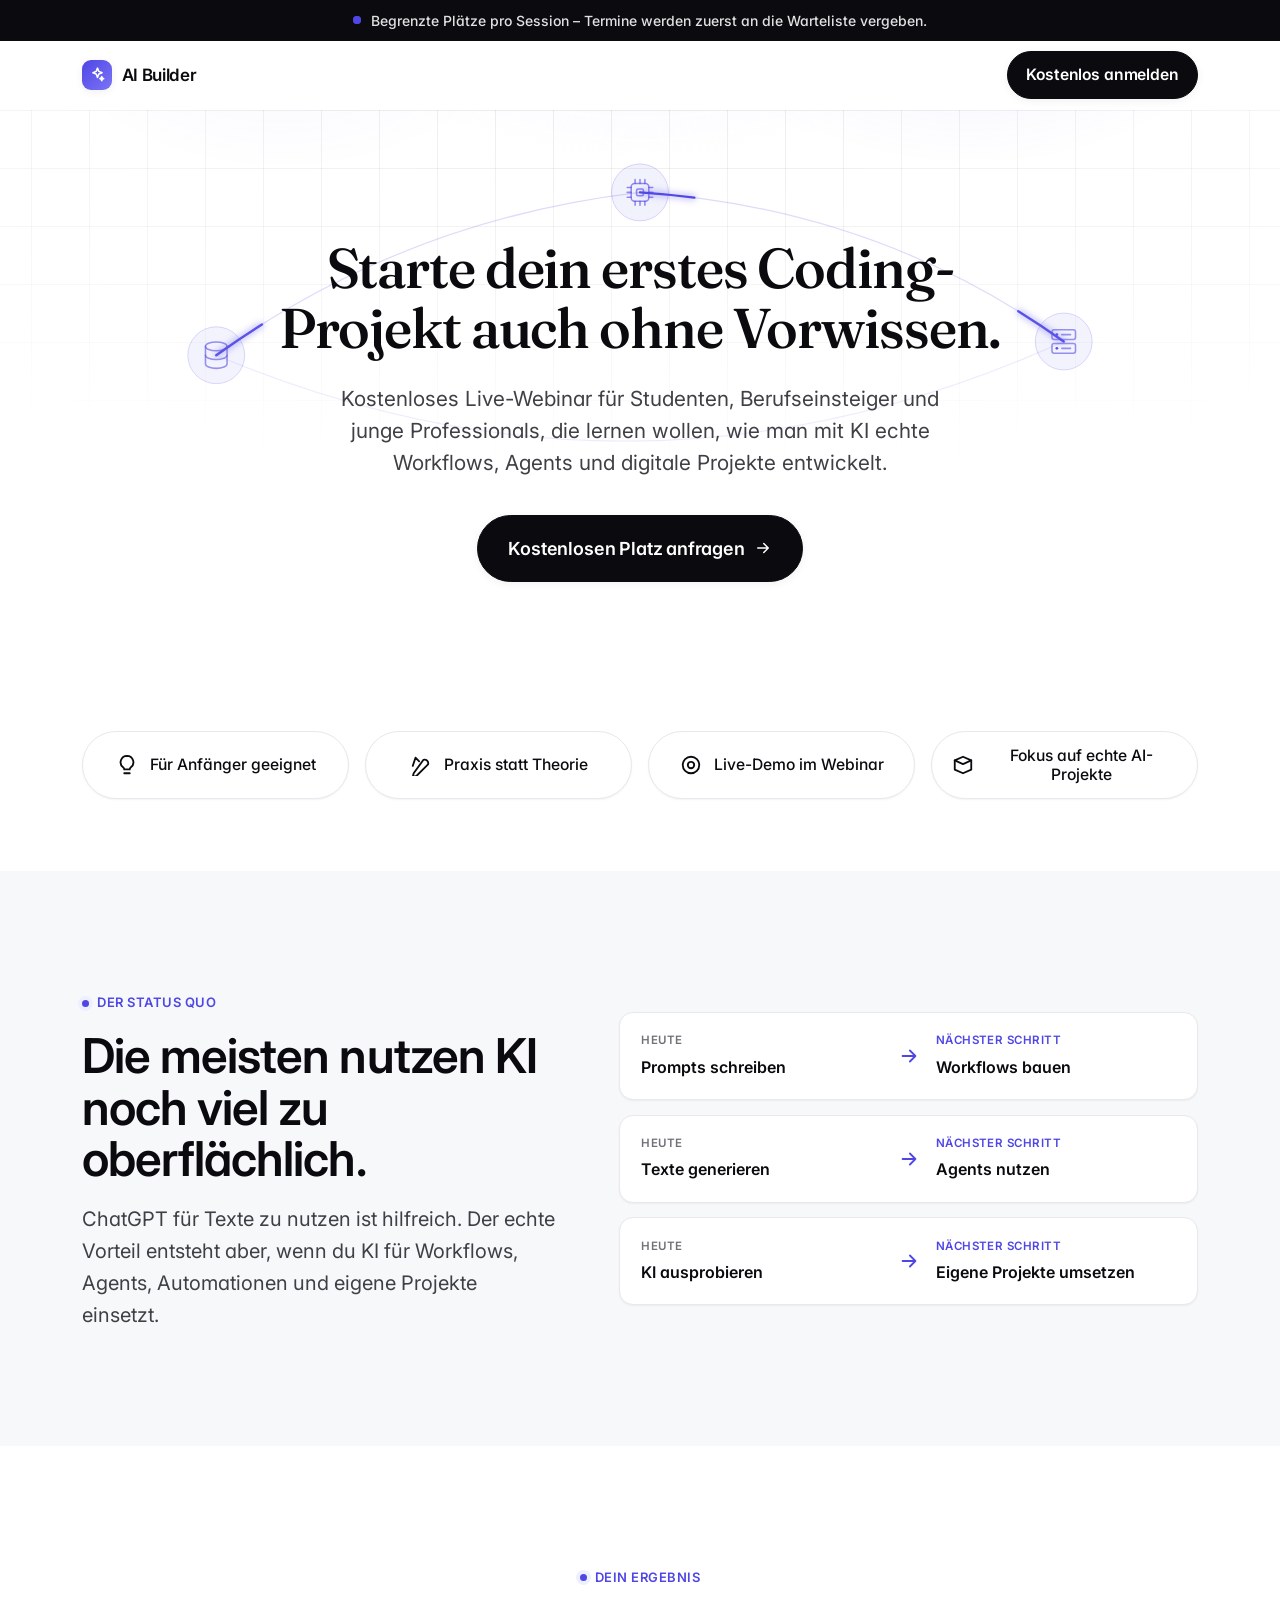
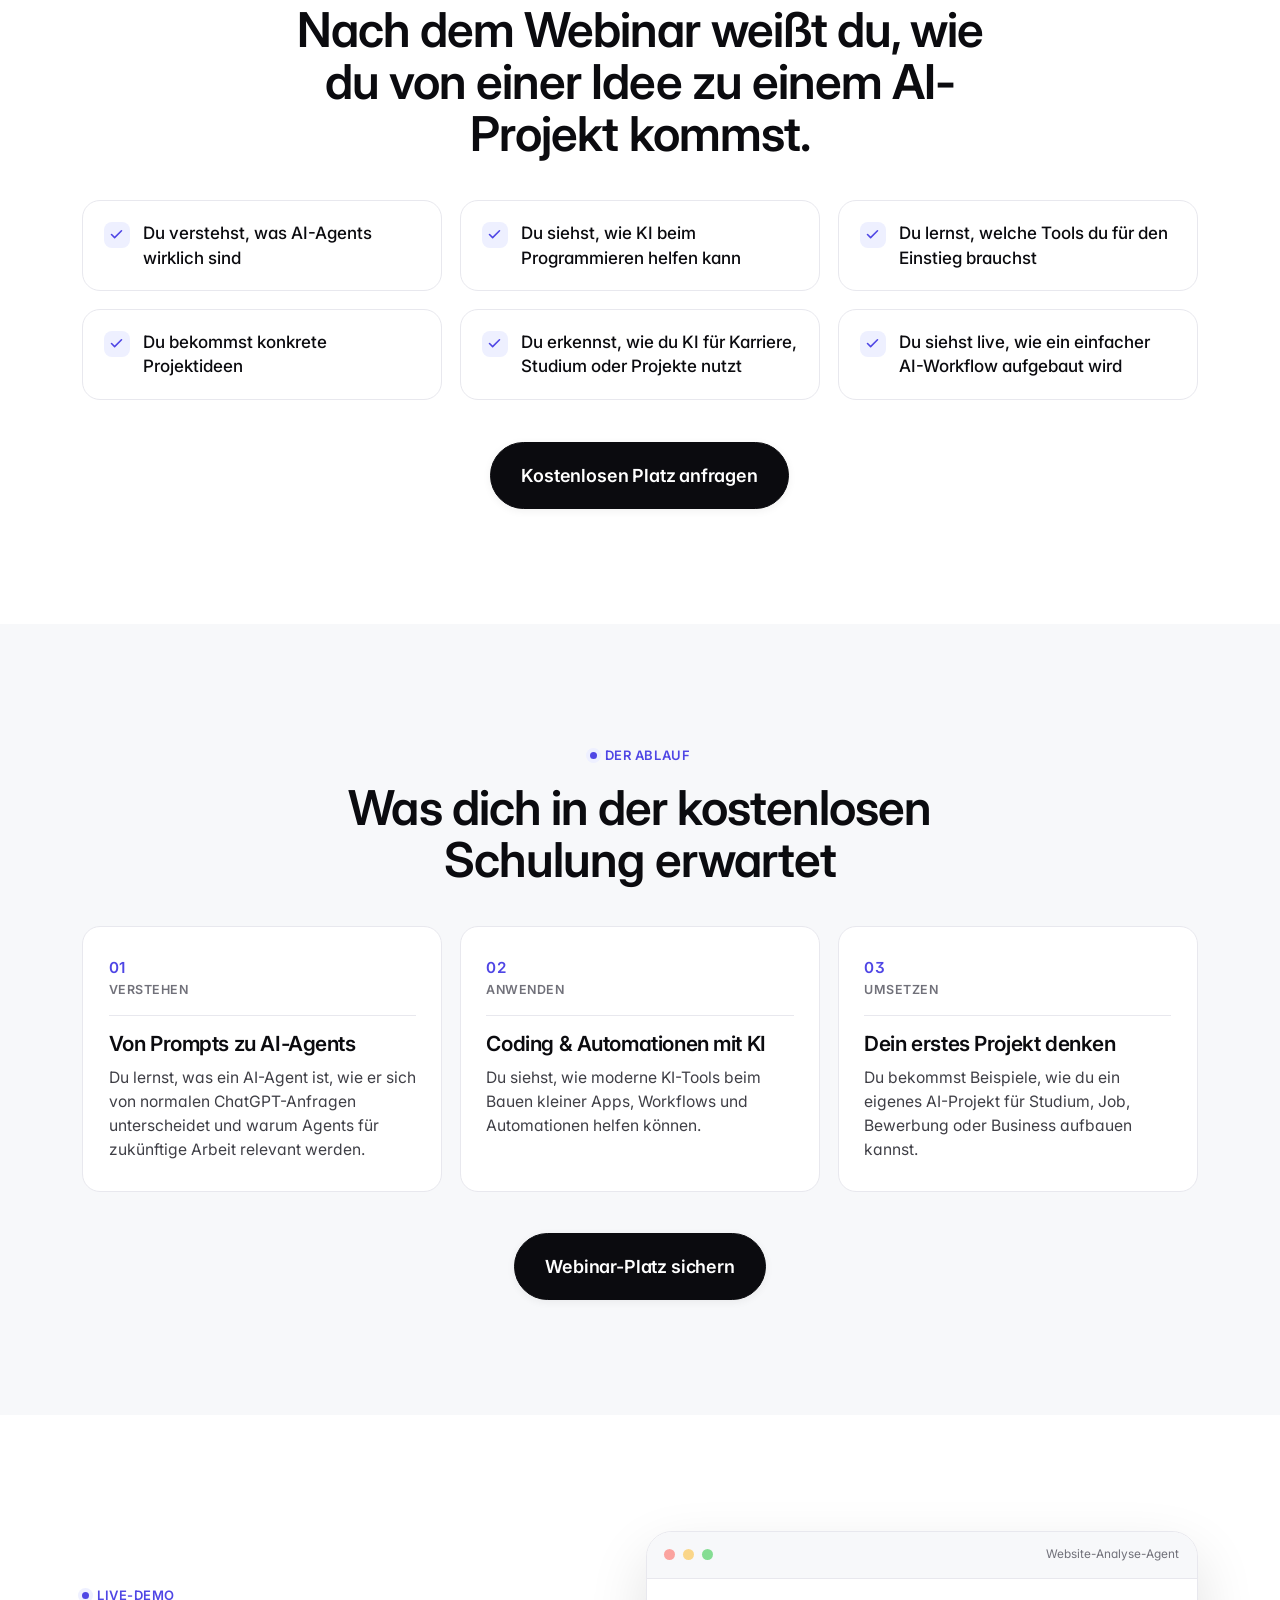
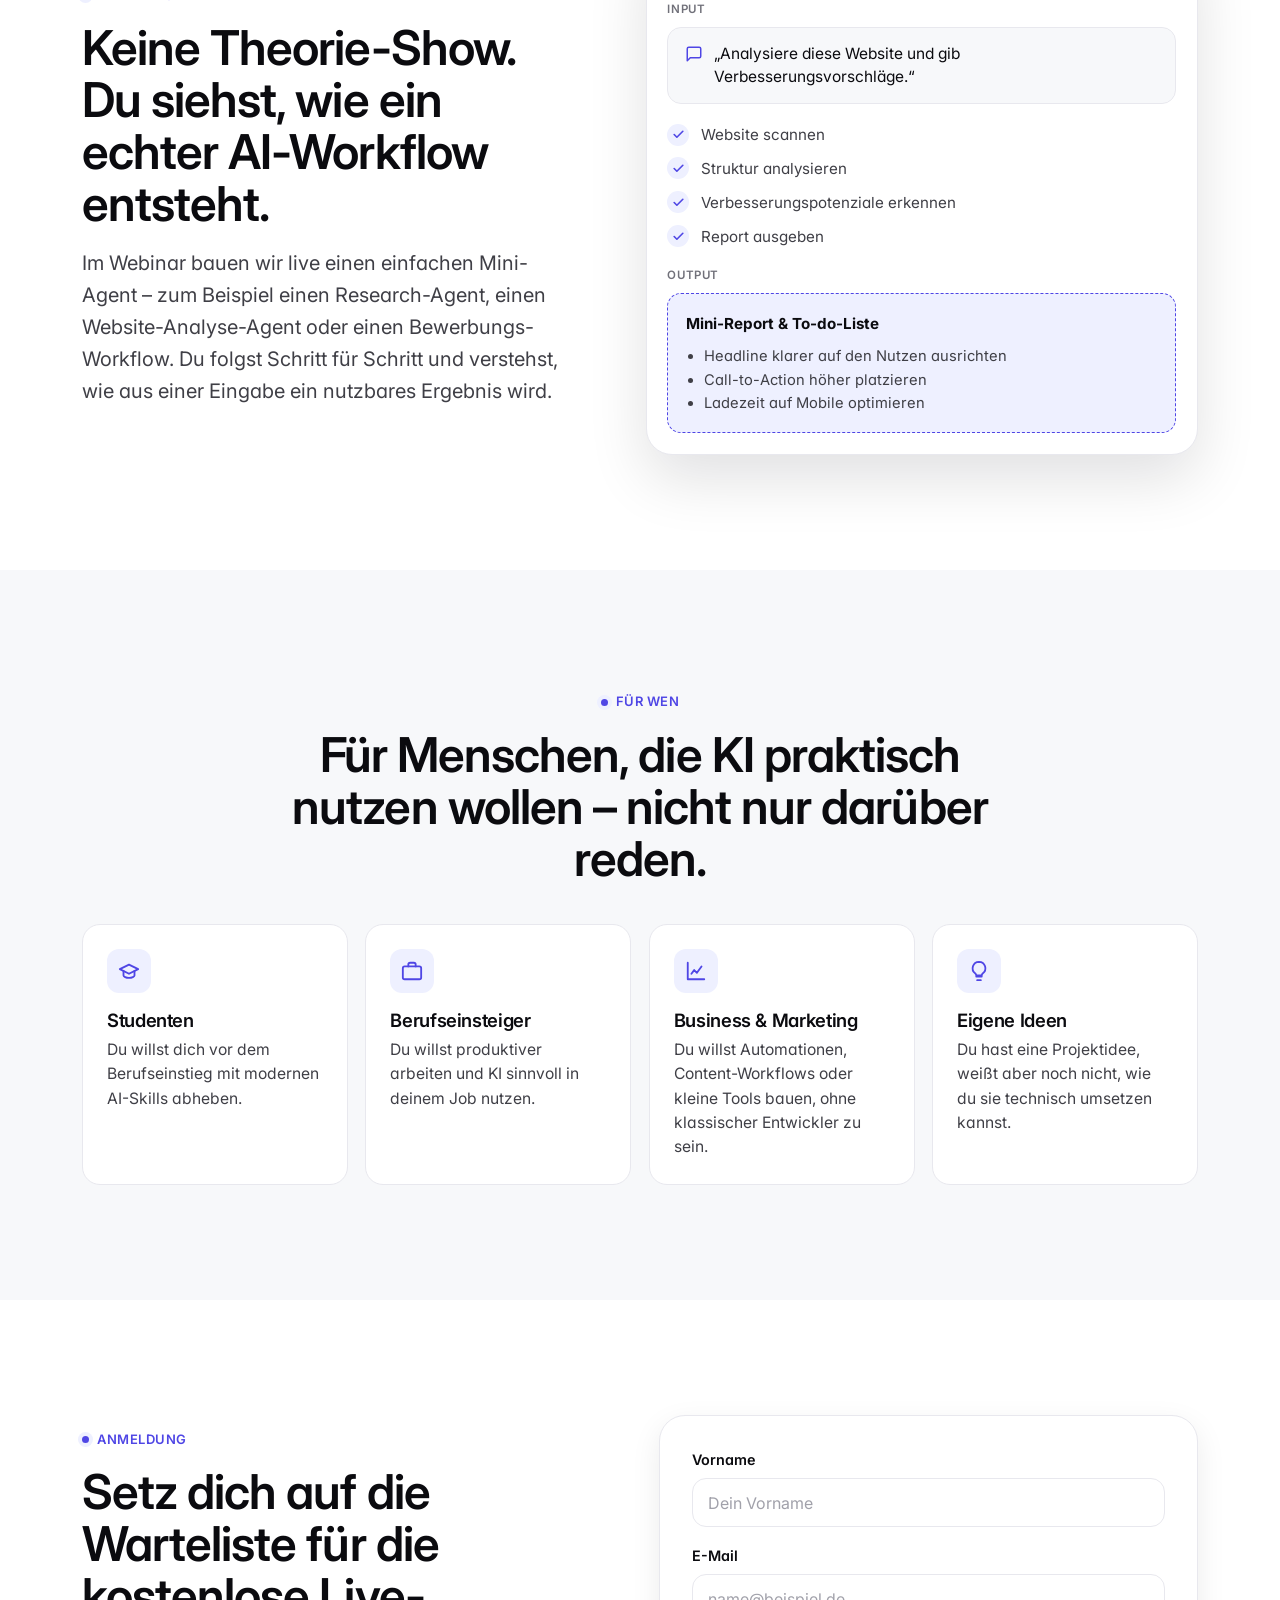
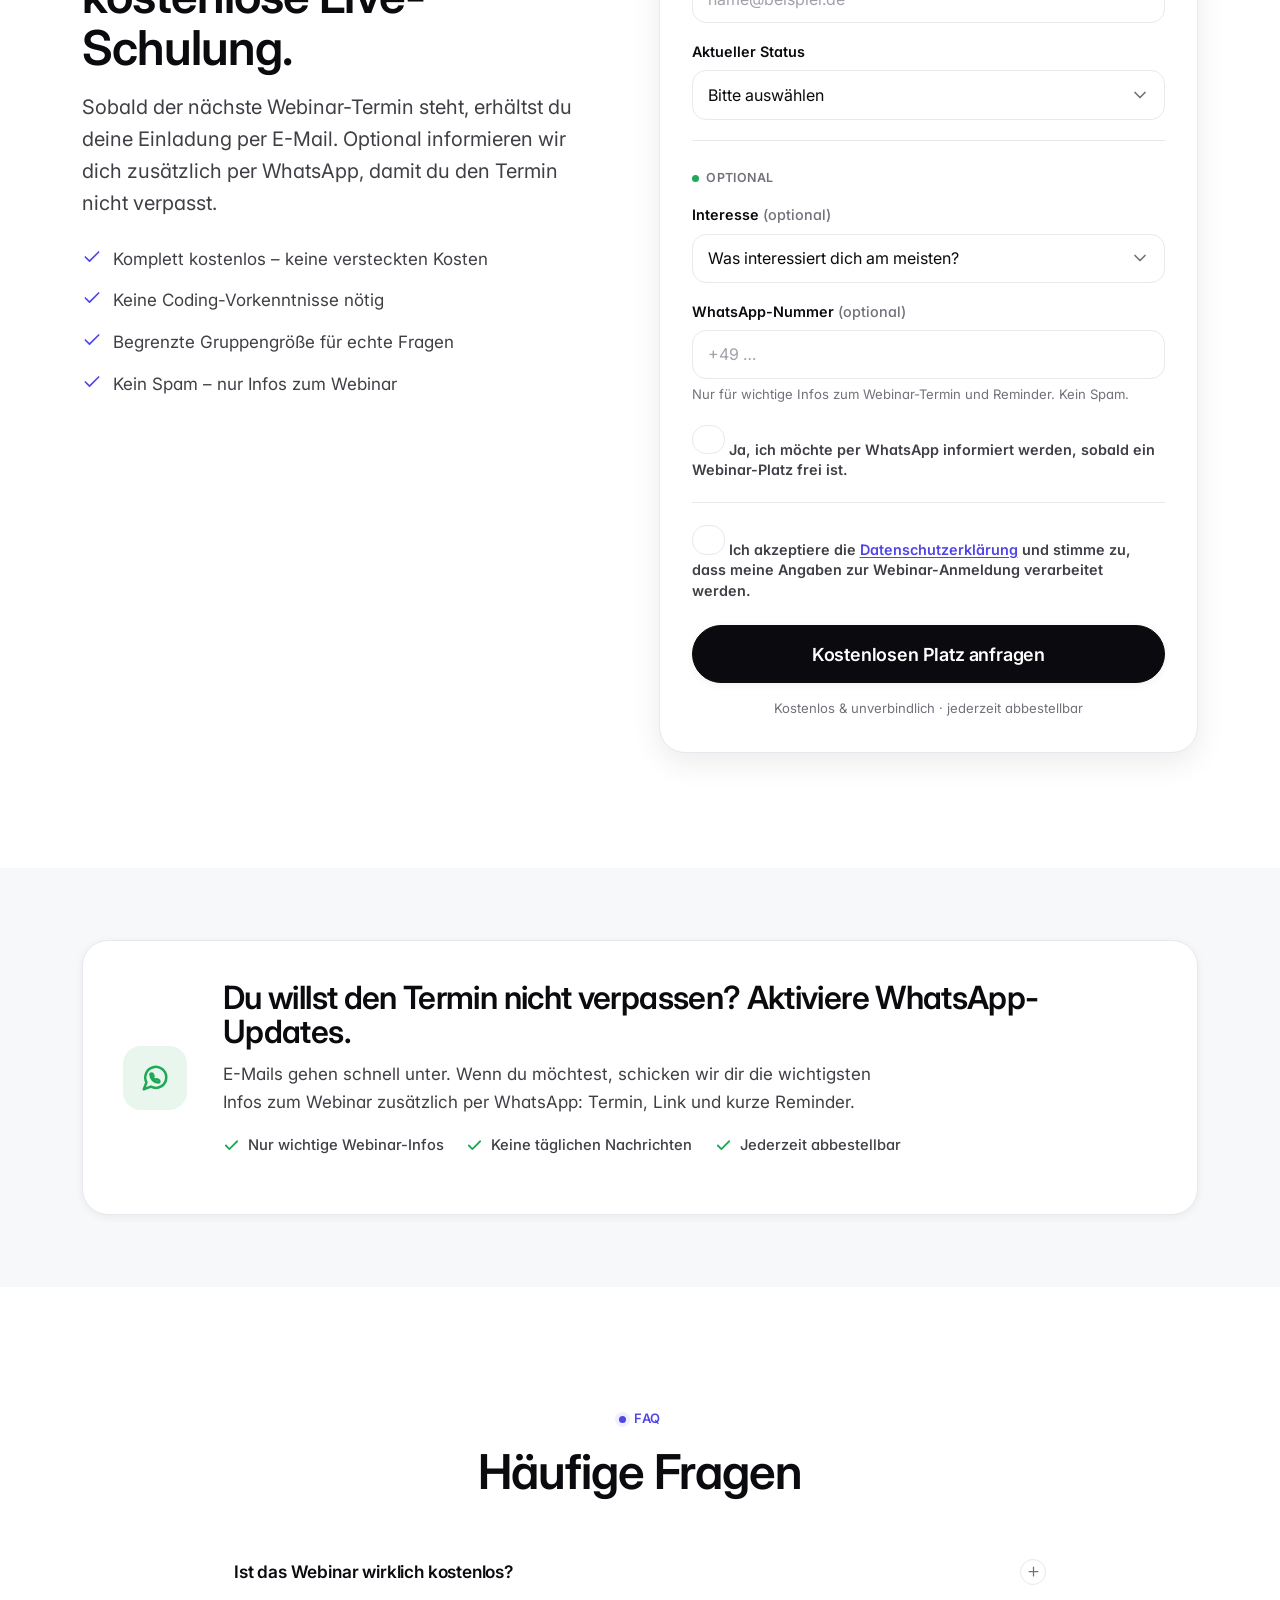
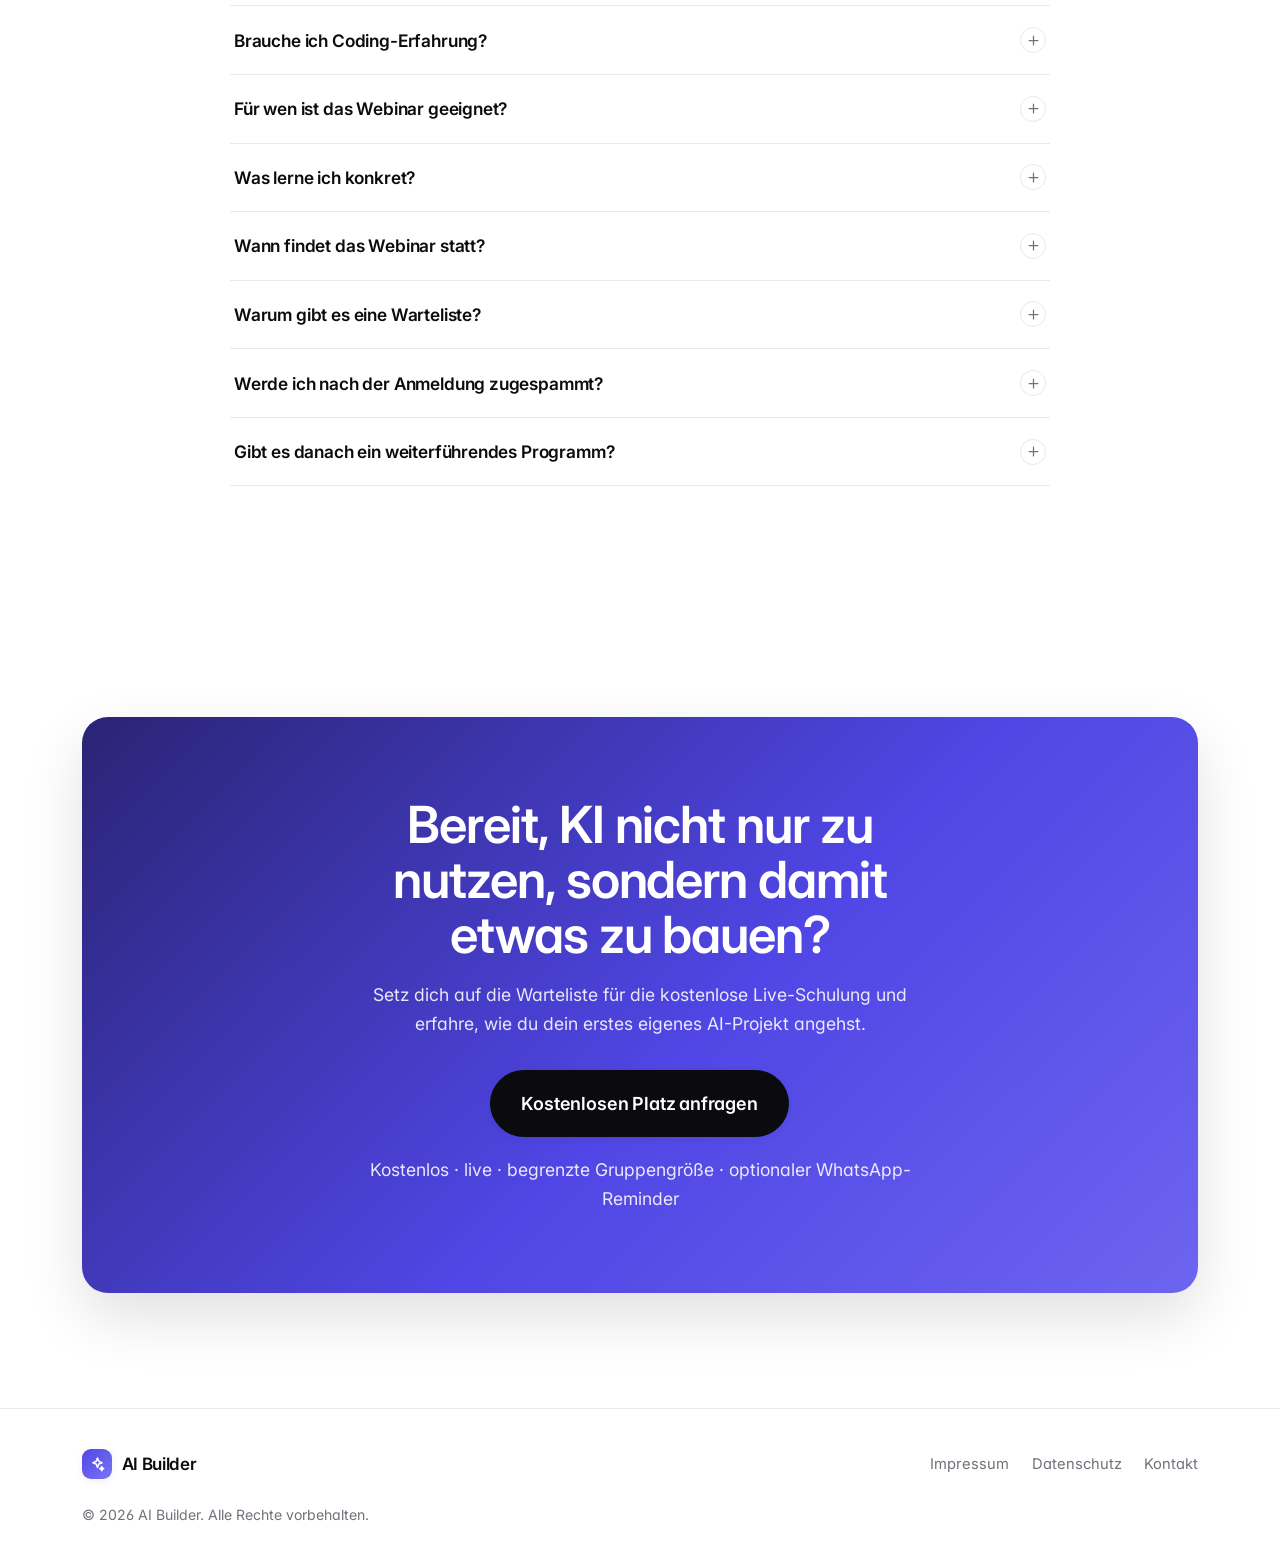
==== commit 13e44c26: "Remove hero microcopy" ====
--- a/index.html
+++ b/index.html
@@ -104,10 +104,6 @@
             Kostenlosen Platz anfragen
             <svg viewBox="0 0 24 24" fill="none" stroke="currentColor" stroke-width="2" stroke-linecap="round" stroke-linejoin="round" aria-hidden="true"><path d="M5 12h14M13 6l6 6-6 6"/></svg>
           </a>
-          <p class="hero__micro">
-            <svg viewBox="0 0 24 24" fill="none" stroke="currentColor" stroke-width="2" stroke-linecap="round" stroke-linejoin="round" aria-hidden="true"><path d="M20 6L9 17l-5-5"/></svg>
-            Kostenlos · live · praxisnah · keine Coding-Vorkenntnisse nötig
-          </p>
         </div>
 
       </div>
--- a/assets/styles.css
+++ b/assets/styles.css
@@ -168,12 +168,16 @@
 .btn svg { width: 18px; height: 18px; }
 
 .btn--primary {
-  background: var(--accent);
-  color: var(--accent-ink);
-  box-shadow: var(--shadow-sm), inset 0 1px 0 rgba(255, 255, 255, 0.15);
+  border-radius: var(--r-pill);
+  background: var(--ink);
+  color: #fff;
+  border-color: var(--ink);
+  box-shadow: var(--shadow-sm);
 }
 .btn--primary:hover {
-  background: var(--accent-strong);
+  background: #fff;
+  color: var(--ink);
+  border-color: var(--ink);
   transform: translateY(-2px);
   box-shadow: var(--shadow-md);
 }
@@ -190,10 +194,19 @@
 .btn--block { width: 100%; }
 
 .btn--white {
+  border-radius: var(--r-pill);
+  background: var(--ink);
+  color: #fff;
+  border-color: var(--ink);
+  box-shadow: var(--shadow-sm);
+}
+.btn--white:hover {
   background: #fff;
   color: var(--ink);
-}
-.btn--white:hover { transform: translateY(-2px); box-shadow: var(--shadow-md); }
+  border-color: var(--ink);
+  transform: translateY(-2px);
+  box-shadow: var(--shadow-md);
+}
 
 /* ---------- Topbar ---------- */
 .topbar {
@@ -434,15 +447,6 @@
   gap: 0.95rem;
   margin-top: 2.25rem;
 }
-.hero__micro {
-  display: inline-flex;
-  align-items: center;
-  gap: 0.5rem;
-  font-size: 0.95rem;
-  color: var(--muted);
-}
-.hero__micro svg { width: 16px; height: 16px; color: var(--accent); flex: none; }
-
 .hero__scarcity {
   display: inline-flex;
   align-items: center;
@@ -504,15 +508,20 @@
 .trust__item {
   display: flex;
   align-items: center;
+  justify-content: center;
   gap: 0.75rem;
-  padding: 1rem 1.1rem;
-  background: #fff;
-  border: 1px solid var(--line);
-  border-radius: var(--r);
+  min-height: 58px;
+  padding: 0.85rem 1.25rem;
+  background: #fff;
+  border: 1px solid var(--line);
+  border-radius: var(--r-pill);
   font-weight: 500;
   font-size: 0.98rem;
-}
-.trust__item svg { width: 22px; height: 22px; color: var(--accent); flex: none; }
+  line-height: 1.25;
+  text-align: center;
+  box-shadow: var(--shadow-xs);
+}
+.trust__item svg { width: 22px; height: 22px; color: var(--ink); flex: none; }
 
 /* ---------- Generic card grids ---------- */
 .grid { display: grid; gap: 1.1rem; }
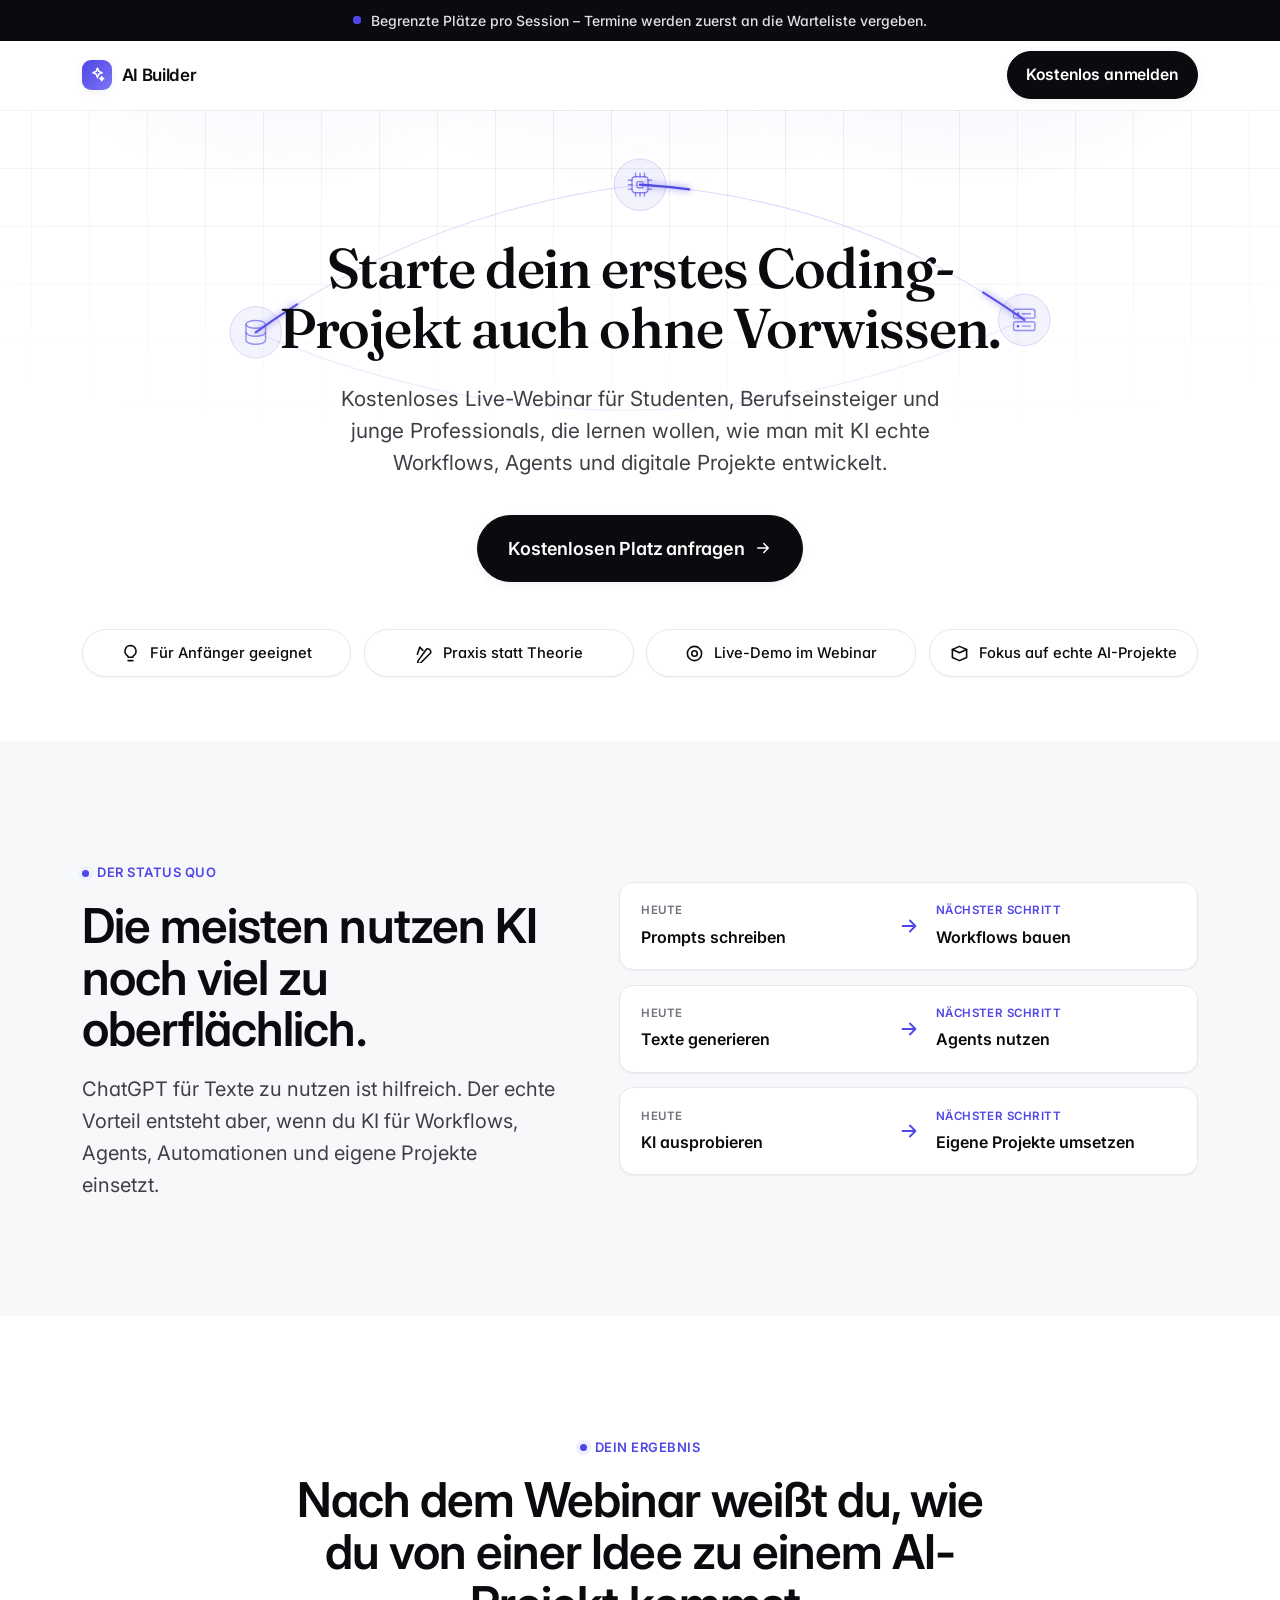
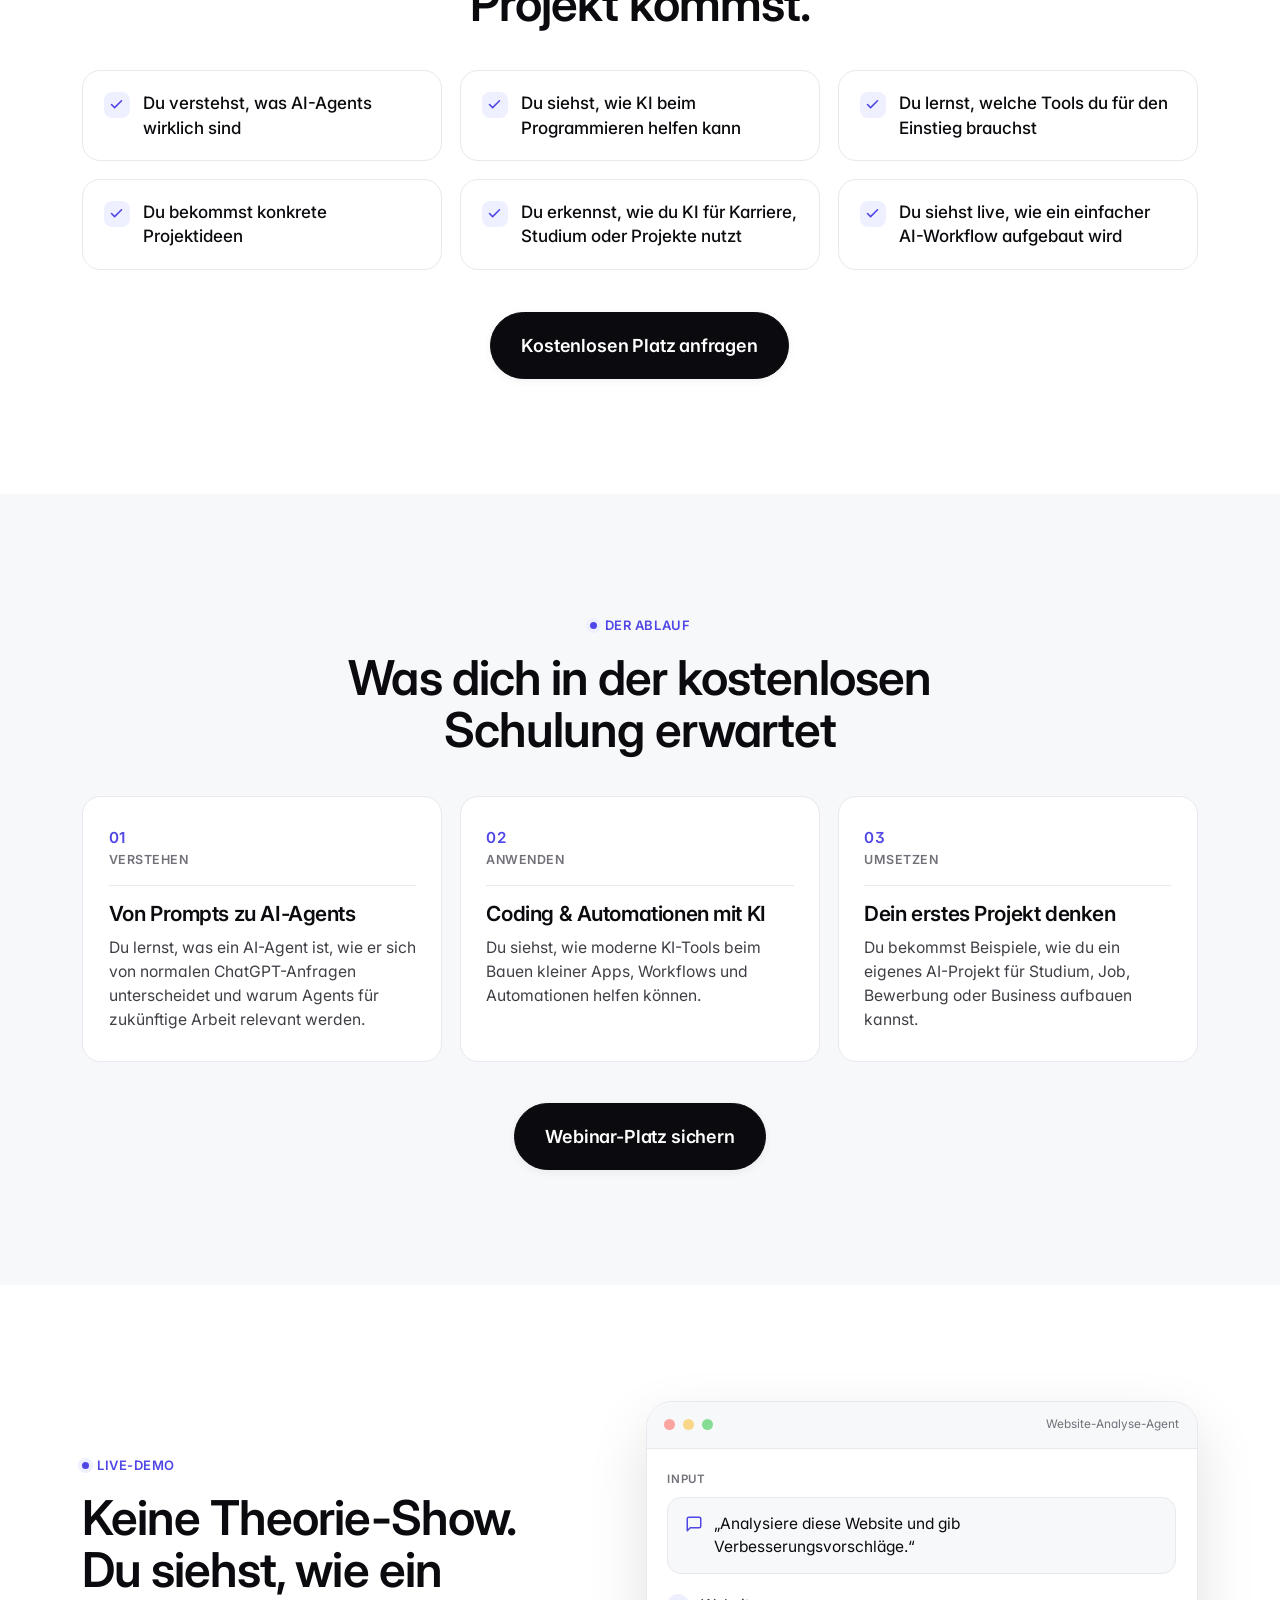
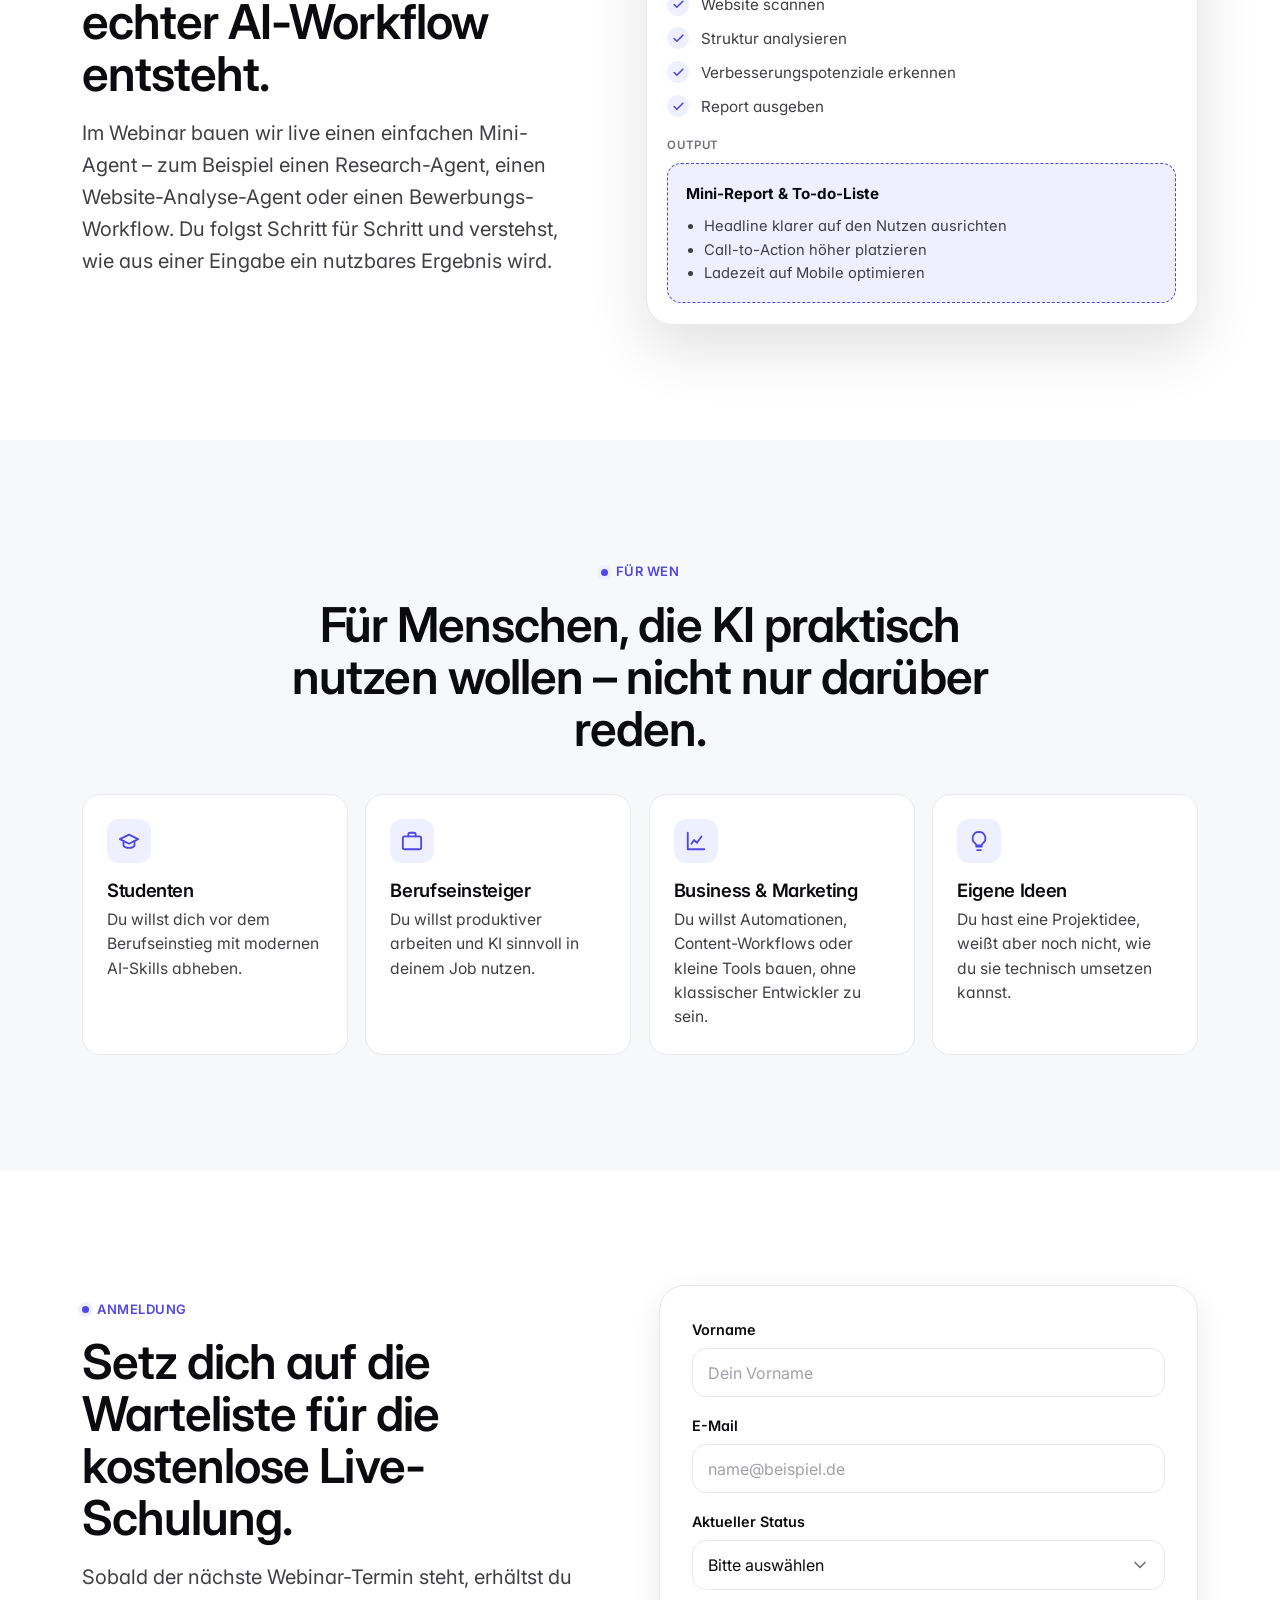
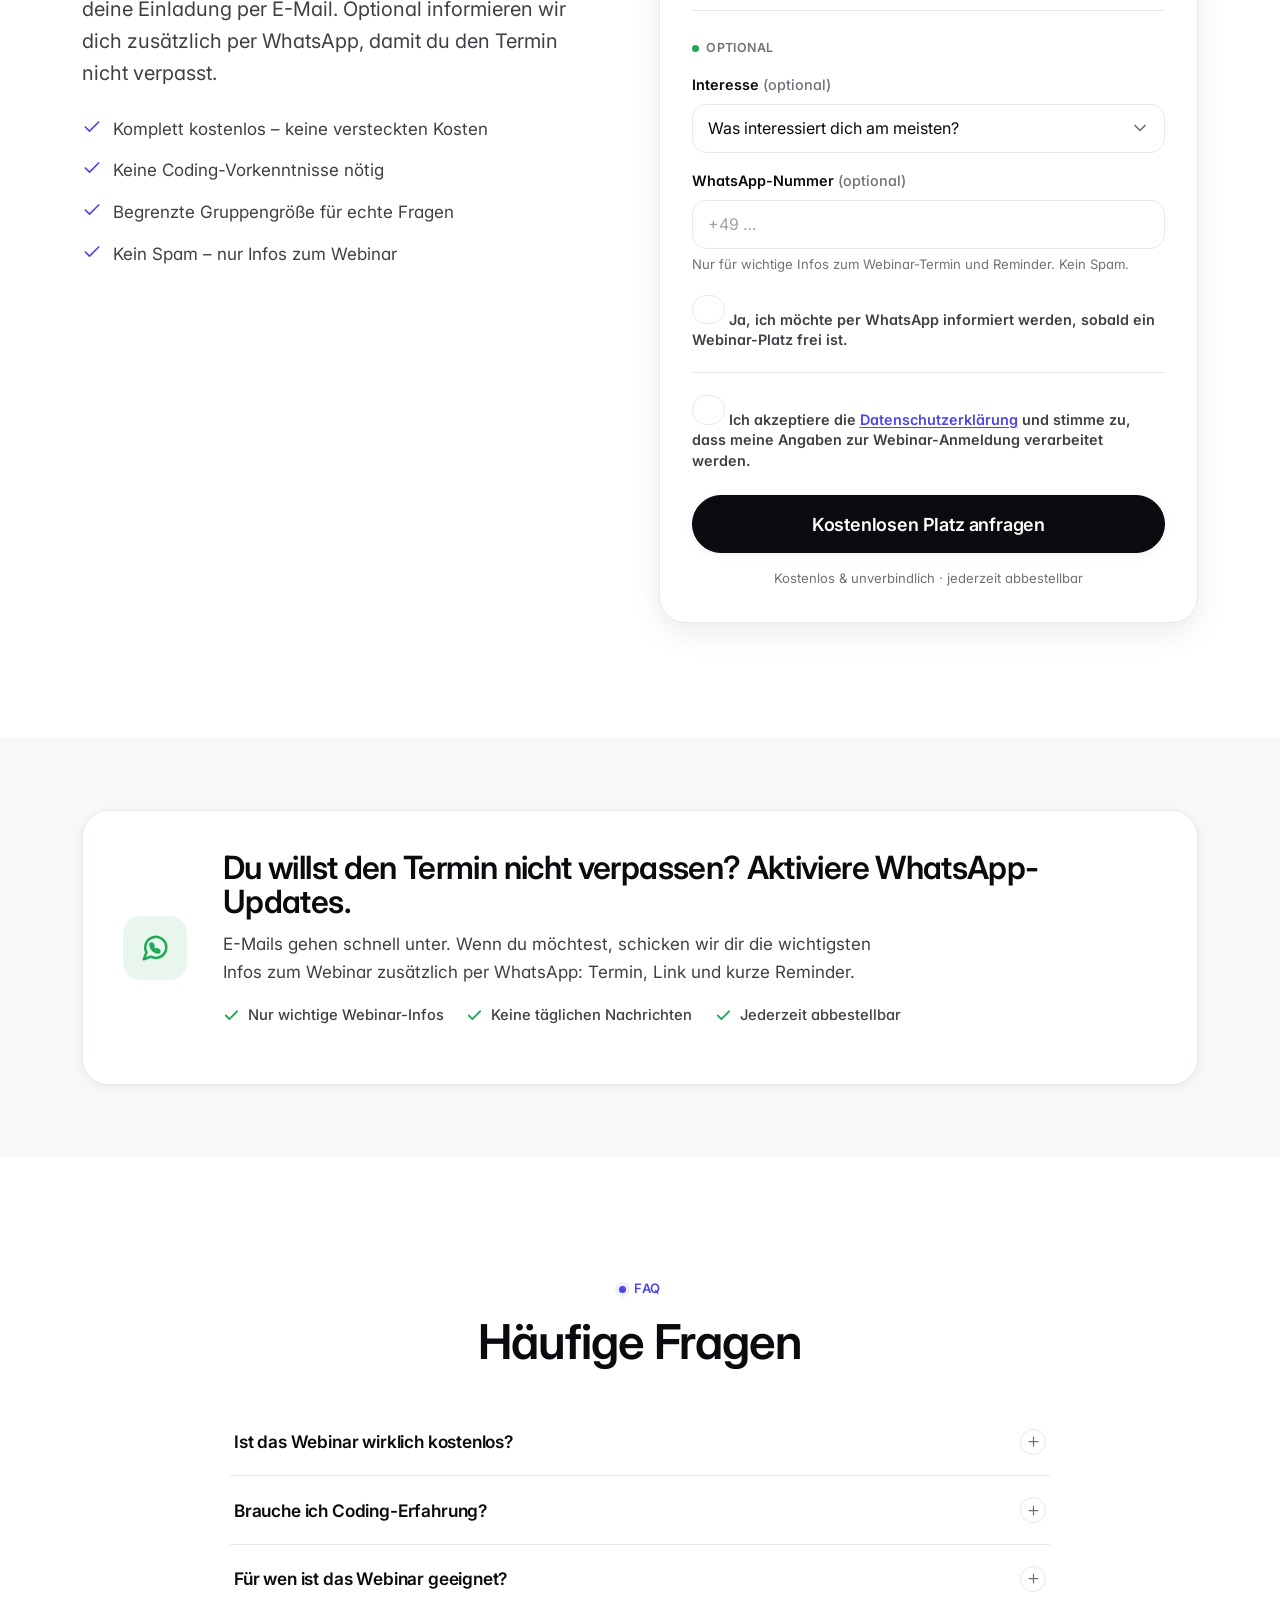
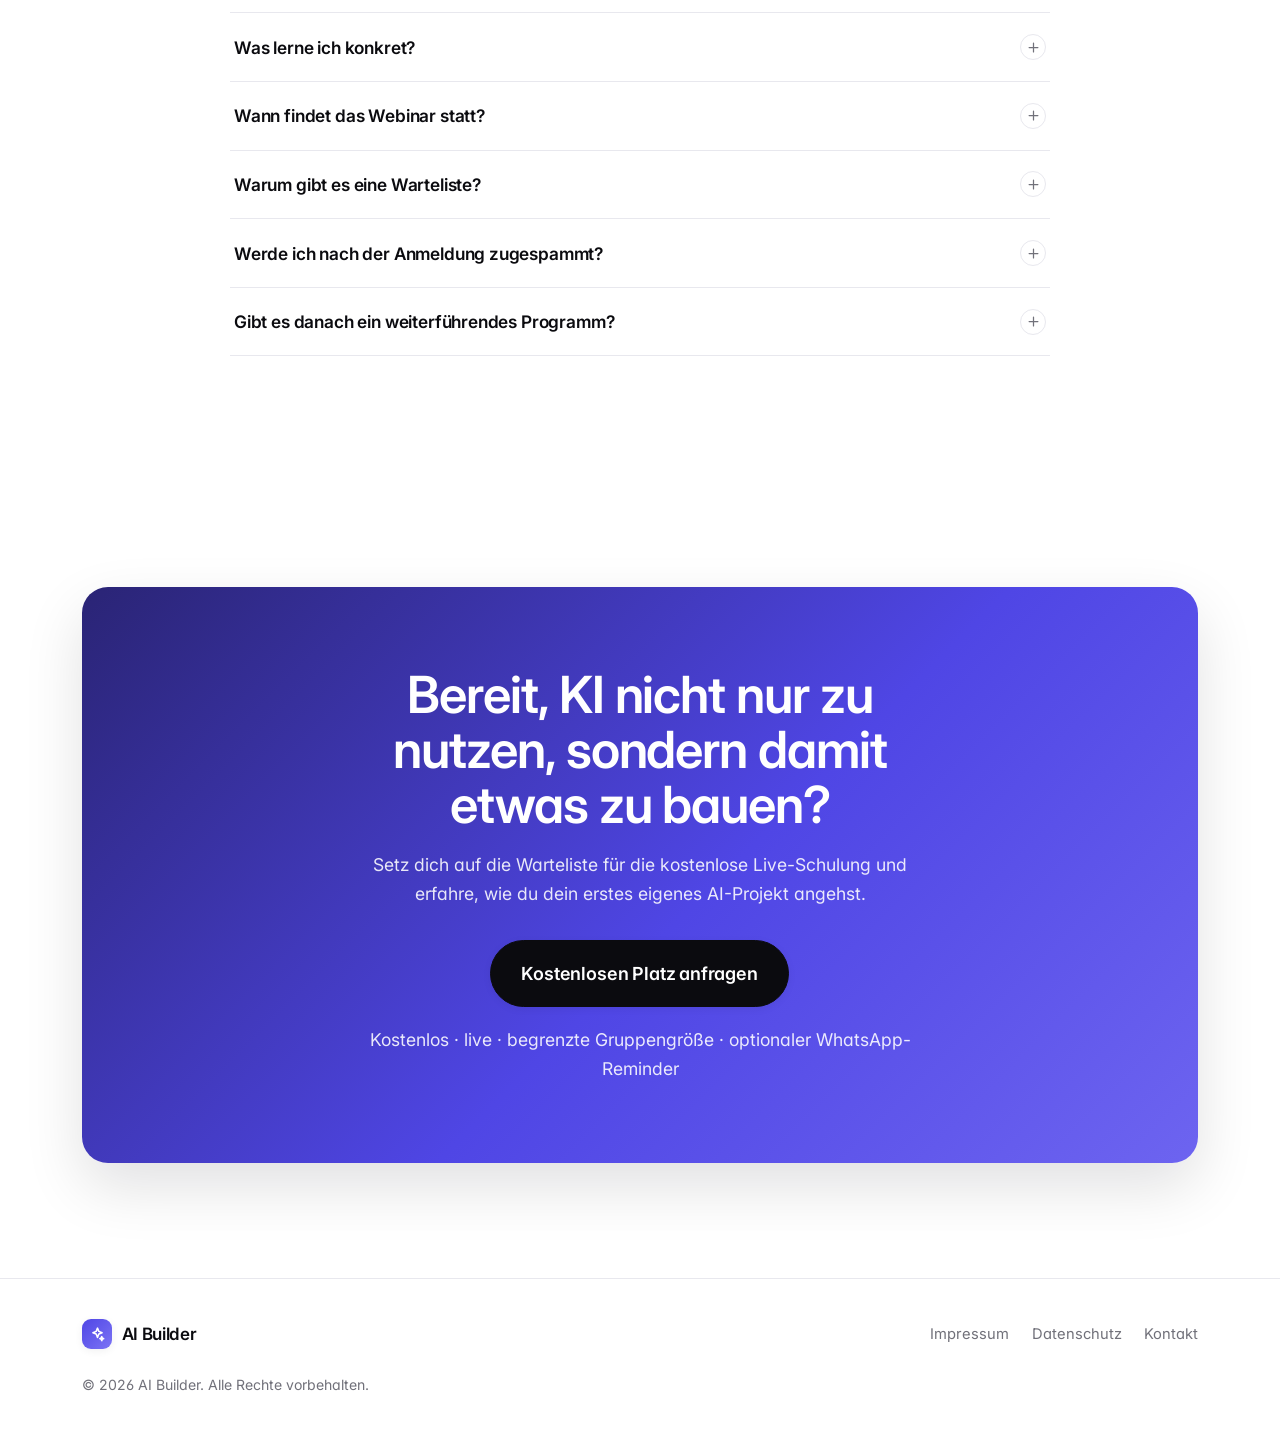
==== commit f818ac02: "Tighten hero trust pill spacing" ====
--- a/index.html
+++ b/index.html
@@ -110,7 +110,7 @@
     </section>
 
     <!-- =================== TRUST BAR =================== -->
-    <section class="section section--tight" aria-label="Vorteile">
+    <section class="section section--tight section--trust" aria-label="Vorteile">
       <div class="container">
         <div class="trust reveal">
           <div class="trust__item">
--- a/assets/styles.css
+++ b/assets/styles.css
@@ -284,7 +284,7 @@
 /* ---------- Hero ---------- */
 .hero {
   position: relative;
-  padding-block: clamp(3.25rem, 8vw, 7rem) clamp(2.75rem, 6vw, 5rem);
+  padding-block: clamp(3.25rem, 8vw, 7rem) clamp(1rem, 2vw, 1.75rem);
   overflow: clip;
   text-align: center;
 }
@@ -500,28 +500,31 @@
 }
 
 /* ---------- Trust bar ---------- */
+.section--trust {
+  padding-block: clamp(0.75rem, 1.8vw, 1.35rem) clamp(2.4rem, 5vw, 4rem);
+}
 .trust {
   display: grid;
   grid-template-columns: repeat(4, 1fr);
-  gap: 1rem;
+  gap: 0.8rem;
 }
 .trust__item {
   display: flex;
   align-items: center;
   justify-content: center;
-  gap: 0.75rem;
-  min-height: 58px;
-  padding: 0.85rem 1.25rem;
+  gap: 0.6rem;
+  min-height: 48px;
+  padding: 0.65rem 1rem;
   background: #fff;
   border: 1px solid var(--line);
   border-radius: var(--r-pill);
   font-weight: 500;
-  font-size: 0.98rem;
+  font-size: 0.92rem;
   line-height: 1.25;
   text-align: center;
   box-shadow: var(--shadow-xs);
 }
-.trust__item svg { width: 22px; height: 22px; color: var(--ink); flex: none; }
+.trust__item svg { width: 19px; height: 19px; color: var(--ink); flex: none; }
 
 /* ---------- Generic card grids ---------- */
 .grid { display: grid; gap: 1.1rem; }
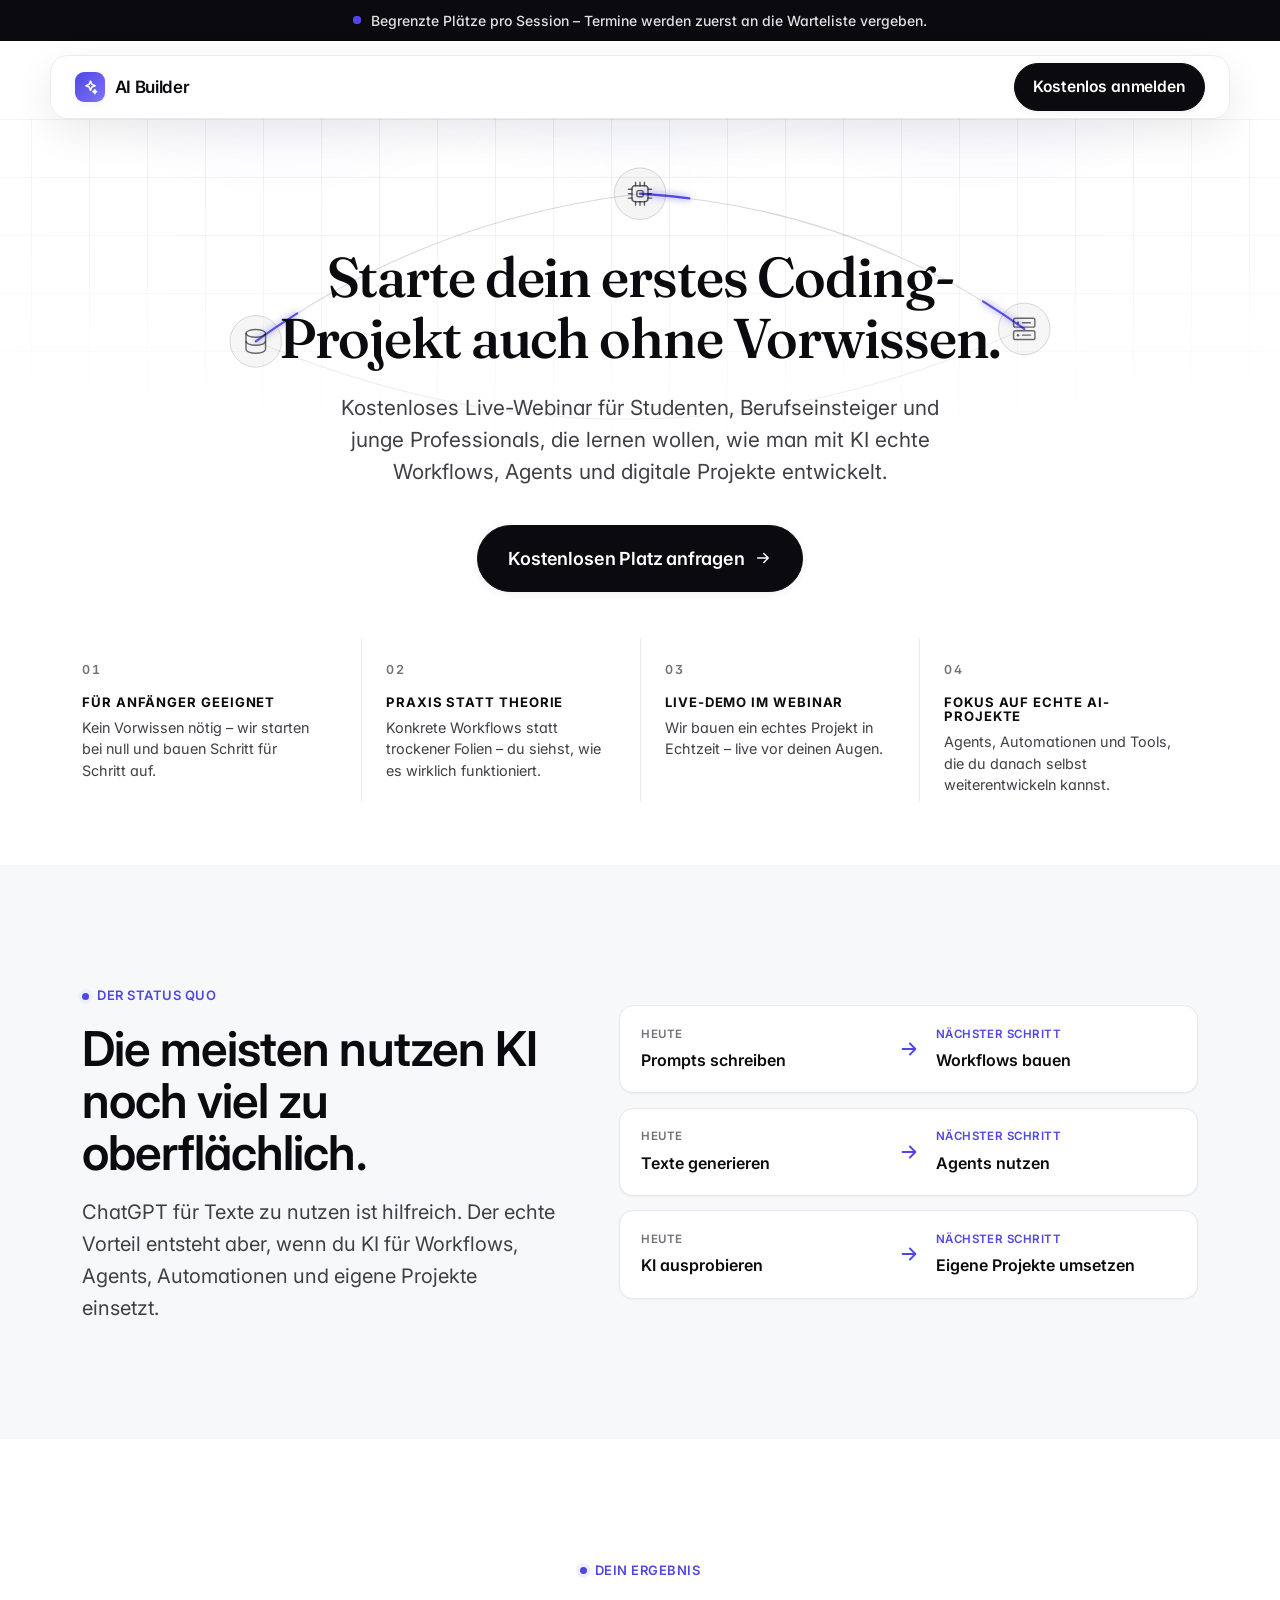
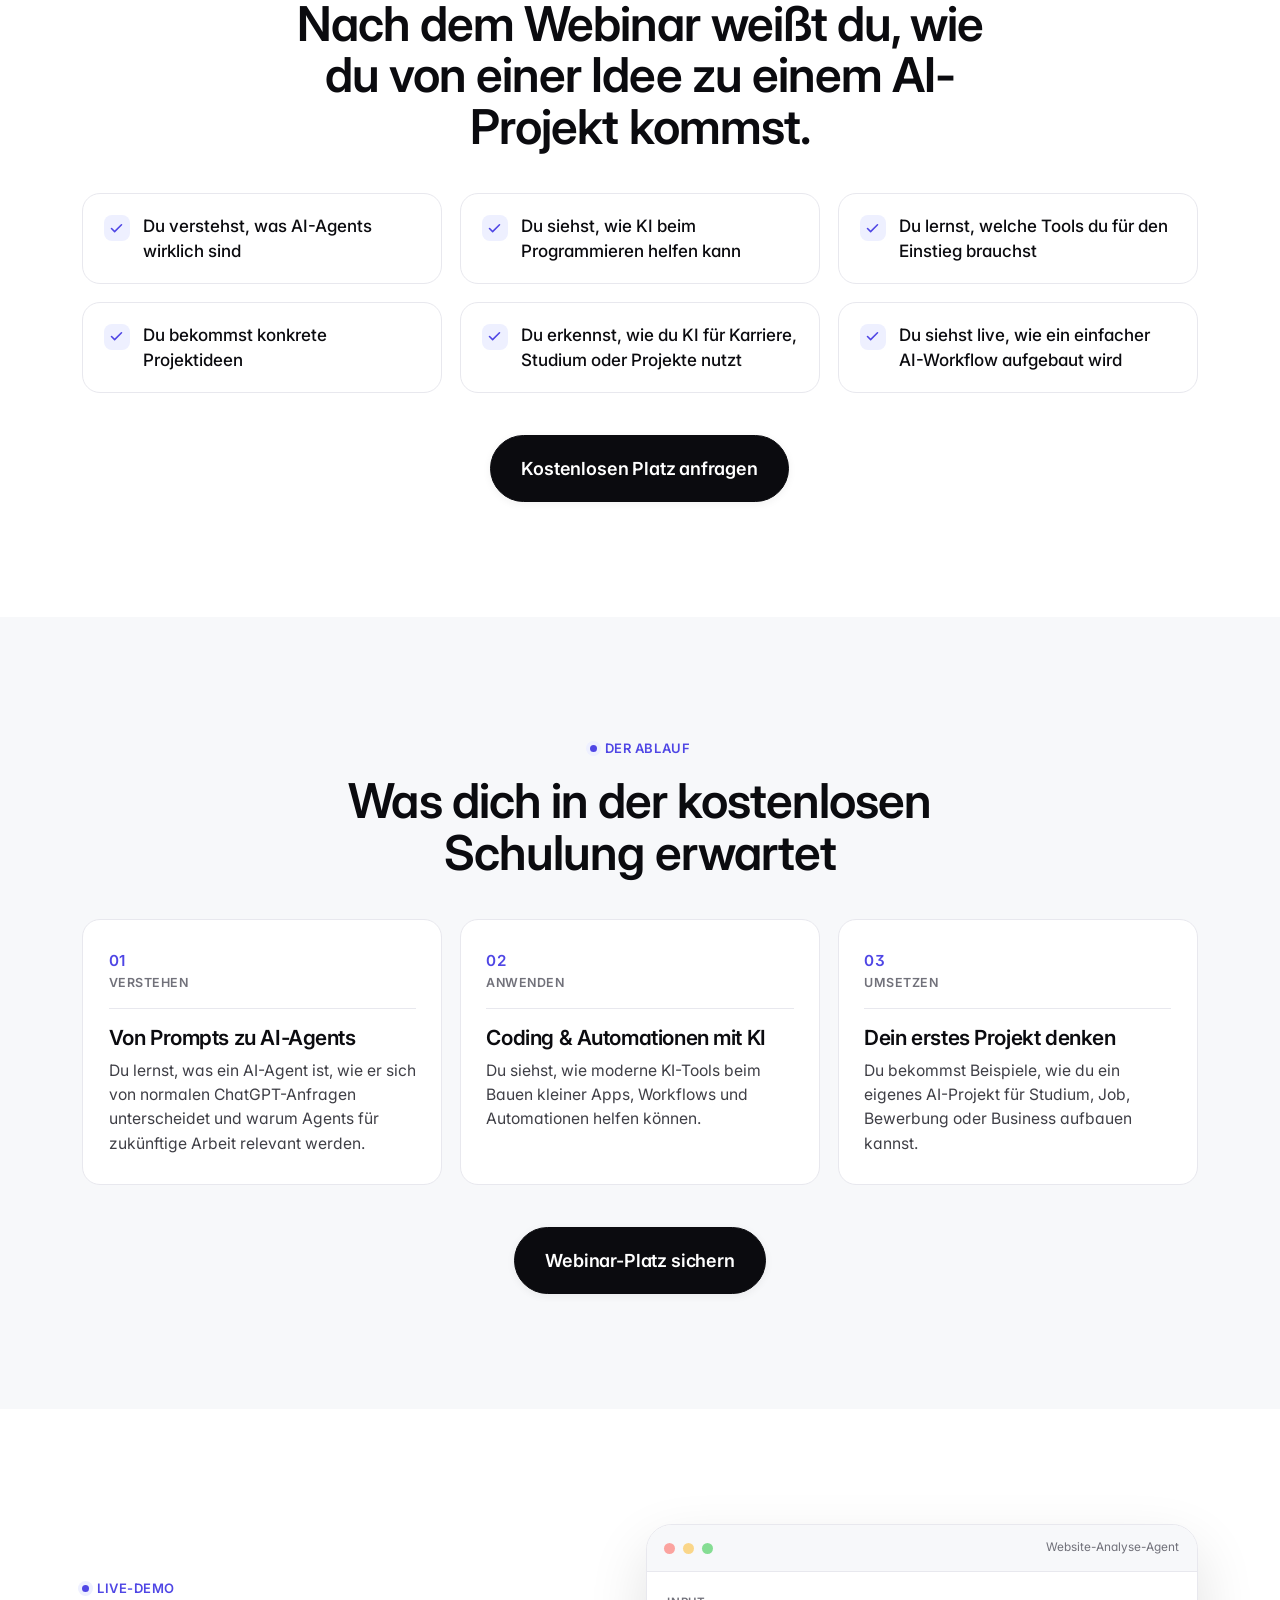
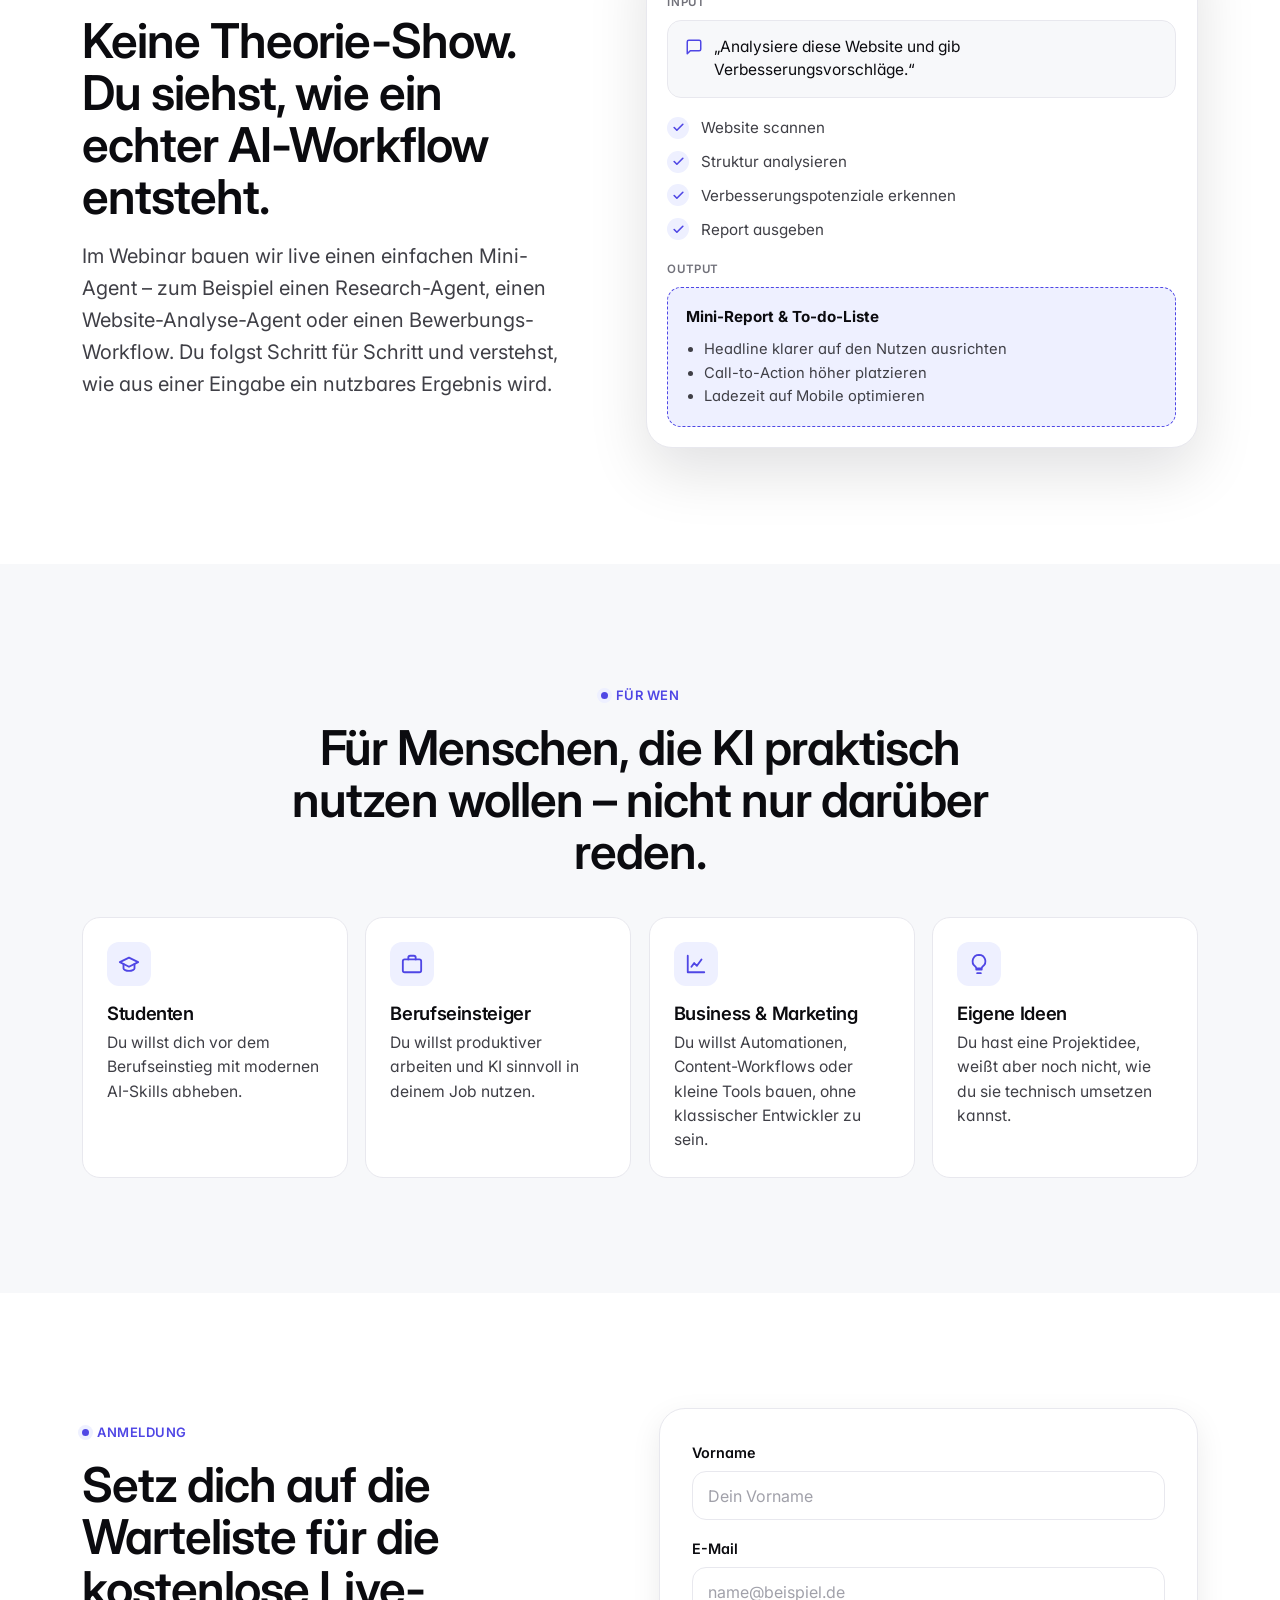
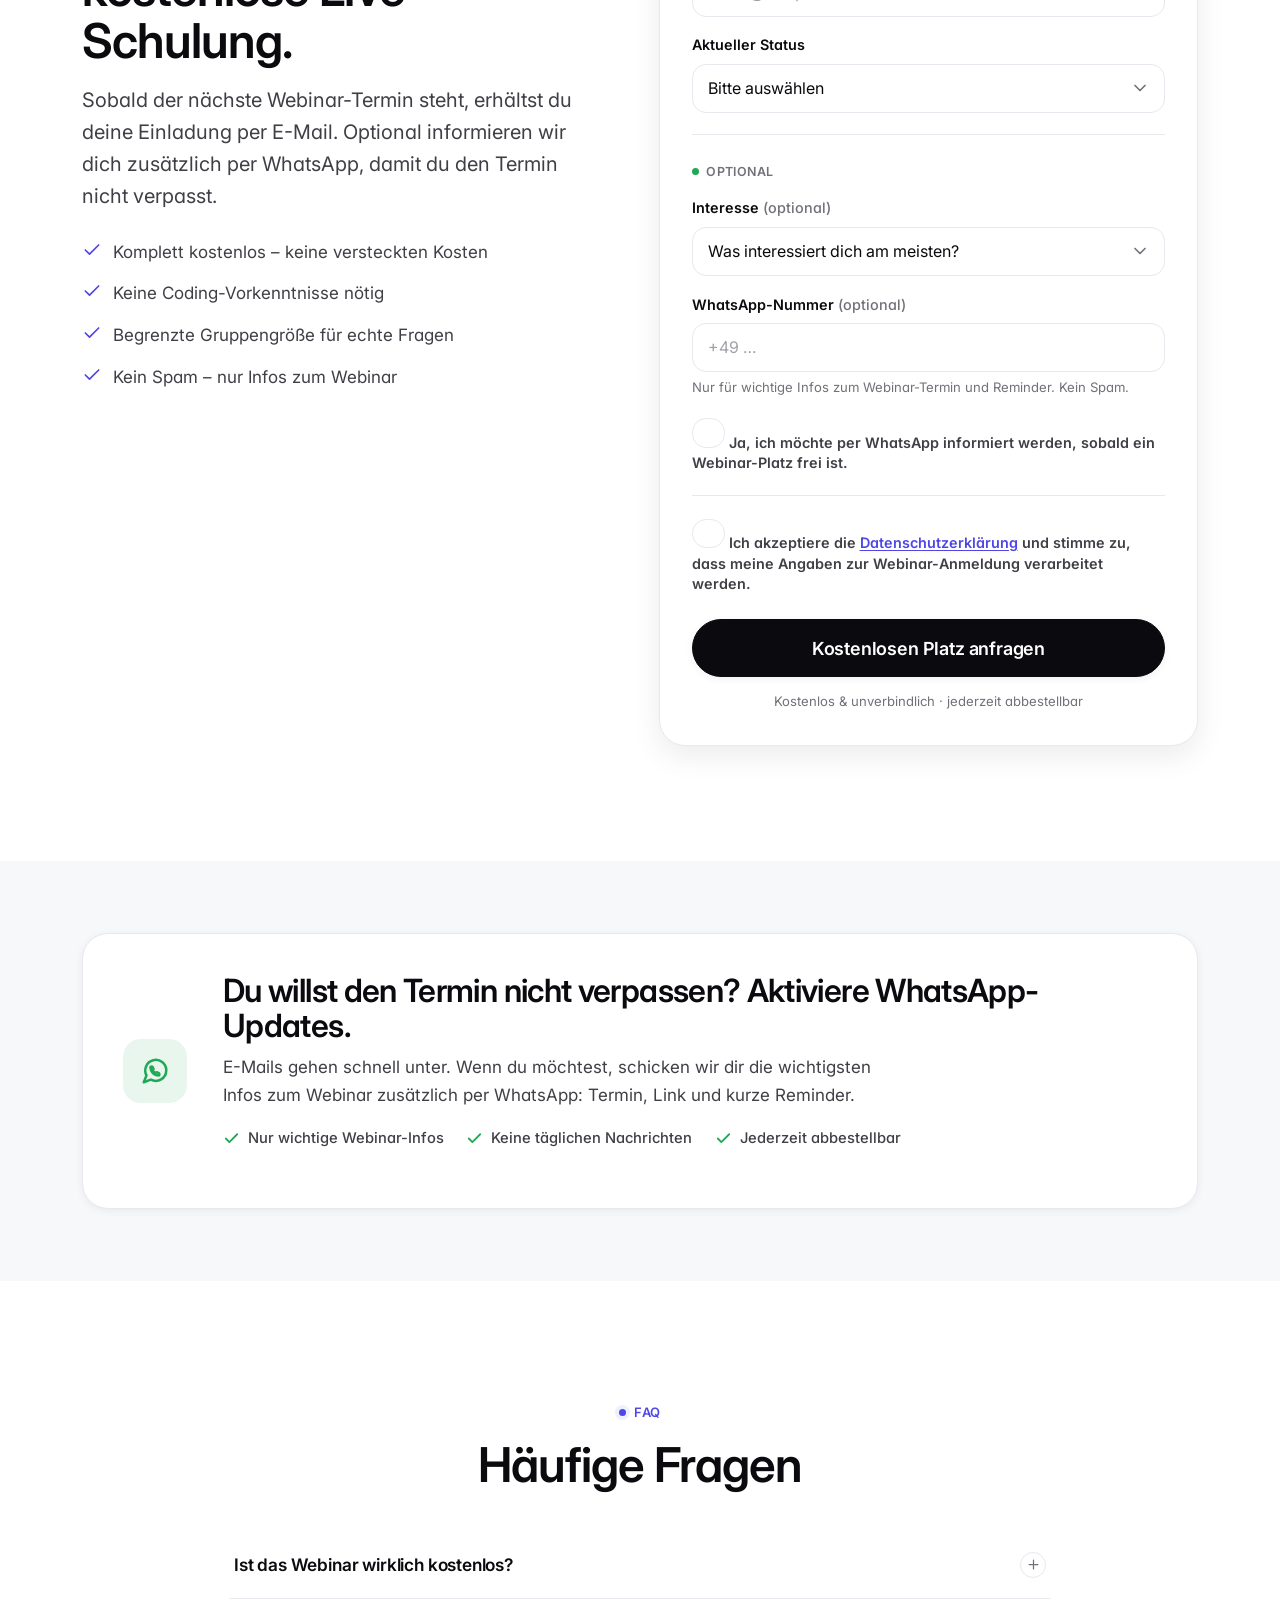
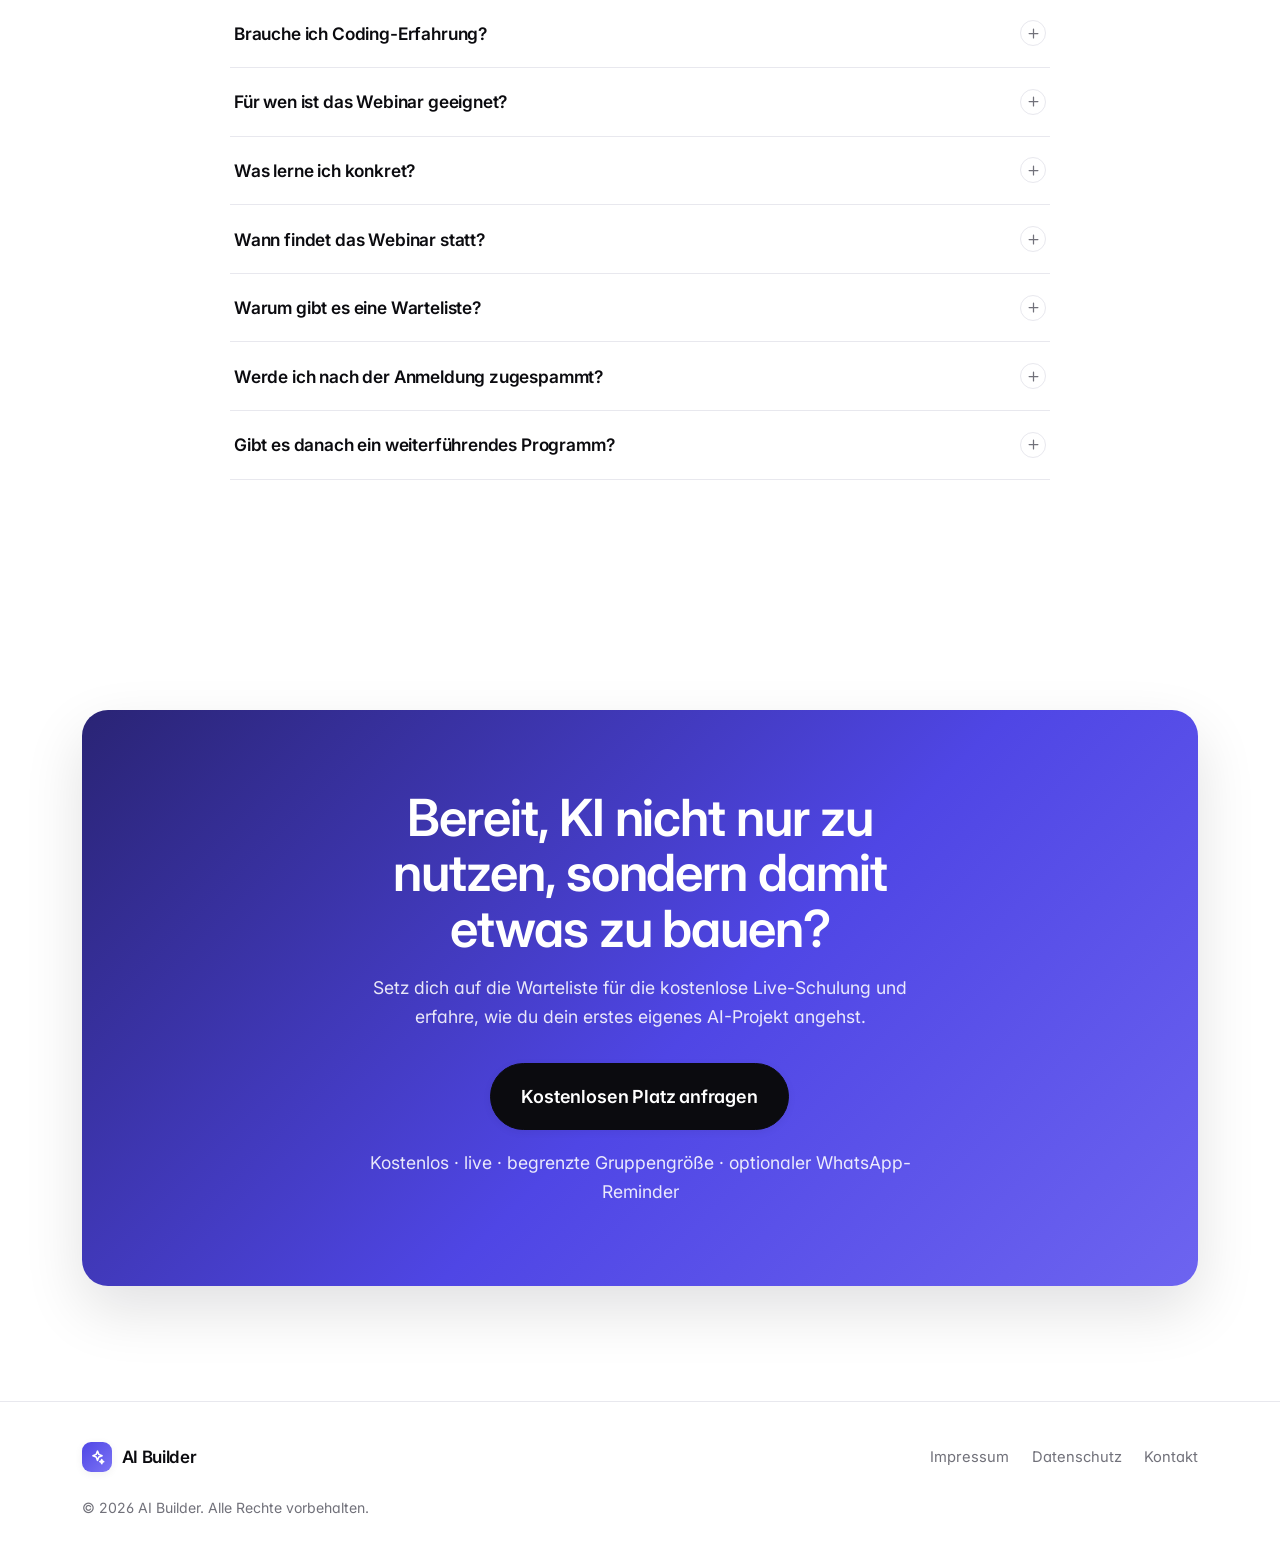
==== commit f6586923: "Redesign hero trust bar as numbered list and darken network animation Replace the four icon pills wi" ====
--- a/index.html
+++ b/index.html
@@ -112,24 +112,28 @@
     <!-- =================== TRUST BAR =================== -->
     <section class="section section--tight section--trust" aria-label="Vorteile">
       <div class="container">
-        <div class="trust reveal">
-          <div class="trust__item">
-            <svg viewBox="0 0 24 24" fill="none" stroke="currentColor" stroke-width="2" stroke-linecap="round" stroke-linejoin="round" aria-hidden="true"><path d="M12 2a7 7 0 0 0-4 12.7c.6.5 1 1.3 1 2.1h6c0-.8.4-1.6 1-2.1A7 7 0 0 0 12 2zM9 21h6"/></svg>
-            Für Anfänger geeignet
-          </div>
-          <div class="trust__item">
-            <svg viewBox="0 0 24 24" fill="none" stroke="currentColor" stroke-width="2" stroke-linecap="round" stroke-linejoin="round" aria-hidden="true"><path d="M14.7 6.3a4 4 0 0 1 5 5L7 24l-4 1 1-4z"/><path d="M3 13l3-9 4 4"/></svg>
-            Praxis statt Theorie
-          </div>
-          <div class="trust__item">
-            <svg viewBox="0 0 24 24" fill="none" stroke="currentColor" stroke-width="2" stroke-linecap="round" stroke-linejoin="round" aria-hidden="true"><circle cx="12" cy="12" r="9"/><circle cx="12" cy="12" r="3.5"/></svg>
-            Live-Demo im Webinar
-          </div>
-          <div class="trust__item">
-            <svg viewBox="0 0 24 24" fill="none" stroke="currentColor" stroke-width="2" stroke-linecap="round" stroke-linejoin="round" aria-hidden="true"><path d="M3 7l9-4 9 4-9 4z"/><path d="M3 7v10l9 4 9-4V7"/></svg>
-            Fokus auf echte AI-Projekte
-          </div>
-        </div>
+        <ul class="trust reveal">
+          <li class="trust__item">
+            <span class="trust__num">01</span>
+            <h3 class="trust__title">Für Anfänger geeignet</h3>
+            <p class="trust__desc">Kein Vorwissen nötig – wir starten bei null und bauen Schritt für Schritt auf.</p>
+          </li>
+          <li class="trust__item">
+            <span class="trust__num">02</span>
+            <h3 class="trust__title">Praxis statt Theorie</h3>
+            <p class="trust__desc">Konkrete Workflows statt trockener Folien – du siehst, wie es wirklich funktioniert.</p>
+          </li>
+          <li class="trust__item">
+            <span class="trust__num">03</span>
+            <h3 class="trust__title">Live-Demo im Webinar</h3>
+            <p class="trust__desc">Wir bauen ein echtes Projekt in Echtzeit – live vor deinen Augen.</p>
+          </li>
+          <li class="trust__item">
+            <span class="trust__num">04</span>
+            <h3 class="trust__title">Fokus auf echte AI-Projekte</h3>
+            <p class="trust__desc">Agents, Automationen und Tools, die du danach selbst weiterentwickeln kannst.</p>
+          </li>
+        </ul>
       </div>
     </section>
 
--- a/assets/styles.css
+++ b/assets/styles.css
@@ -241,23 +241,29 @@
 /* ---------- Header ---------- */
 .header {
   position: sticky;
-  top: 0;
+  top: 0.9rem;
   z-index: 50;
-  background: rgba(255, 255, 255, 0.82);
+  width: min(calc(100% - (var(--pad) * 2)), var(--container));
+  margin: 0.9rem auto 0;
+  background: transparent;
   backdrop-filter: saturate(180%) blur(12px);
   -webkit-backdrop-filter: saturate(180%) blur(12px);
-  border-bottom: 1px solid transparent;
-  transition: border-color 0.25s ease, box-shadow 0.25s ease, background 0.25s ease;
+  border: 1px solid rgba(232, 232, 238, 0.9);
+  border-radius: 18px;
+  box-shadow: 0 14px 42px rgba(11, 11, 15, 0.08);
+  transition: border-color 0.25s ease, box-shadow 0.25s ease, background 0.25s ease, transform 0.25s ease;
 }
 .header.is-scrolled {
-  border-bottom-color: var(--line);
-  box-shadow: var(--shadow-xs);
+  background: transparent;
+  border-color: rgba(232, 232, 238, 1);
+  box-shadow: 0 18px 46px rgba(11, 11, 15, 0.11);
 }
 .header__inner {
   display: flex;
   align-items: center;
   justify-content: space-between;
-  height: 68px;
+  height: 62px;
+  padding-inline: clamp(1rem, 2.5vw, 1.5rem);
 }
 .brand {
   display: inline-flex;
@@ -333,13 +339,13 @@
   mask-image: radial-gradient(128% 108% at 50% 6%, #000 0%, rgba(0, 0, 0, 0.9) 58%, transparent 92%);
 }
 
-/* faint static connection wires */
+/* faint static connection wires — neutral dark, same palette as the grid */
 .wire {
-  stroke: rgba(79, 70, 229, 0.20);
+  stroke: rgba(11, 11, 15, 0.16);
   stroke-width: 1.25;
   stroke-linecap: round;
 }
-.wire--soft { stroke: rgba(79, 70, 229, 0.11); }
+.wire--soft { stroke: rgba(11, 11, 15, 0.07); }
 
 /* glowing data packet that glides from a source node to its destination */
 .packet {
@@ -358,10 +364,10 @@
   100% { stroke-dashoffset: -200; }
 }
 
-/* endpoint icon nodes */
+/* endpoint icon nodes — icons in dark/black to match design aesthetic */
 .netnode .halo {
-  fill: rgba(79, 70, 229, 0.07);
-  stroke: rgba(79, 70, 229, 0.22);
+  fill: rgba(11, 11, 15, 0.04);
+  stroke: rgba(11, 11, 15, 0.18);
   stroke-width: 1;
   transform-box: fill-box;
   transform-origin: center;
@@ -370,16 +376,16 @@
 }
 .netnode .glyph {
   fill: none;
-  stroke: rgba(79, 70, 229, 0.62);
+  stroke: rgba(11, 11, 15, 0.65);
   stroke-width: 1.6;
   stroke-linecap: round;
   stroke-linejoin: round;
 }
-.netnode .glyph .led { fill: var(--accent); stroke: none; }
+.netnode .glyph .led { fill: rgba(11, 11, 15, 0.65); stroke: none; }
 
 @keyframes nodeBreath {
-  0%, 100% { opacity: 0.5;  transform: scale(0.9); }
-  50%      { opacity: 1;    transform: scale(1.08); filter: drop-shadow(0 0 7px rgba(79, 70, 229, 0.5)); }
+  0%, 100% { opacity: 0.45; transform: scale(0.9); }
+  50%      { opacity: 1;    transform: scale(1.08); filter: drop-shadow(0 0 6px rgba(11, 11, 15, 0.22)); }
 }
 
 @media (prefers-reduced-motion: reduce) {
@@ -504,27 +510,44 @@
   padding-block: clamp(0.75rem, 1.8vw, 1.35rem) clamp(2.4rem, 5vw, 4rem);
 }
 .trust {
+  list-style: none;
+  margin: 0;
+  padding: 0;
   display: grid;
   grid-template-columns: repeat(4, 1fr);
-  gap: 0.8rem;
 }
 .trust__item {
-  display: flex;
-  align-items: center;
-  justify-content: center;
-  gap: 0.6rem;
-  min-height: 48px;
-  padding: 0.65rem 1rem;
-  background: #fff;
-  border: 1px solid var(--line);
-  border-radius: var(--r-pill);
-  font-weight: 500;
-  font-size: 0.92rem;
-  line-height: 1.25;
-  text-align: center;
-  box-shadow: var(--shadow-xs);
-}
-.trust__item svg { width: 19px; height: 19px; color: var(--ink); flex: none; }
+  padding: 1.3rem 1.5rem 0.3rem;
+  border-left: 1px solid var(--line);
+}
+.trust__item:first-child {
+  padding-left: 0;
+  border-left: none;
+}
+.trust__num {
+  display: block;
+  margin-bottom: 0.9rem;
+  font-size: 0.78rem;
+  font-weight: 600;
+  letter-spacing: 0.14em;
+  font-variant-numeric: tabular-nums;
+  color: var(--muted);
+}
+.trust__title {
+  margin: 0 0 0.5rem;
+  font-size: 0.82rem;
+  font-weight: 700;
+  letter-spacing: 0.07em;
+  text-transform: uppercase;
+  color: var(--ink);
+}
+.trust__desc {
+  margin: 0;
+  max-width: 26ch;
+  font-size: 0.9rem;
+  line-height: 1.5;
+  color: var(--ink-2);
+}
 
 /* ---------- Generic card grids ---------- */
 .grid { display: grid; gap: 1.1rem; }
@@ -996,6 +1019,8 @@
 /* ---------- Responsive ---------- */
 @media (max-width: 960px) {
   .trust { grid-template-columns: repeat(2, 1fr); }
+  .trust__item:nth-child(3) { padding-left: 0; border-left: none; }
+  .trust__item:nth-child(n+3) { padding-top: 1.3rem; border-top: 1px solid var(--line); }
   .compare__grid,
   .demo__grid,
   .formwrap { grid-template-columns: 1fr; }
@@ -1008,8 +1033,21 @@
 }
 
 @media (max-width: 640px) {
+  .header {
+    top: 0.65rem;
+    width: calc(100% - 1rem);
+    margin-top: 0.65rem;
+    border-radius: 14px;
+  }
+  .header__inner {
+    height: 58px;
+    padding-inline: 0.85rem;
+  }
   .header .btn--header-text { display: none; }
   .trust { grid-template-columns: 1fr; }
+  .trust__item { padding-left: 0; border-left: none; }
+  .trust__item:nth-child(n+2) { padding-top: 1.1rem; border-top: 1px solid var(--line); }
+  .trust__desc { max-width: none; }
   .grid--2, .grid--3, .grid--4 { grid-template-columns: 1fr; }
   .compare__card { grid-template-columns: 1fr auto 1fr; padding: 1rem; gap: 0.6rem; }
   .compare__col strong { font-size: 0.92rem; }
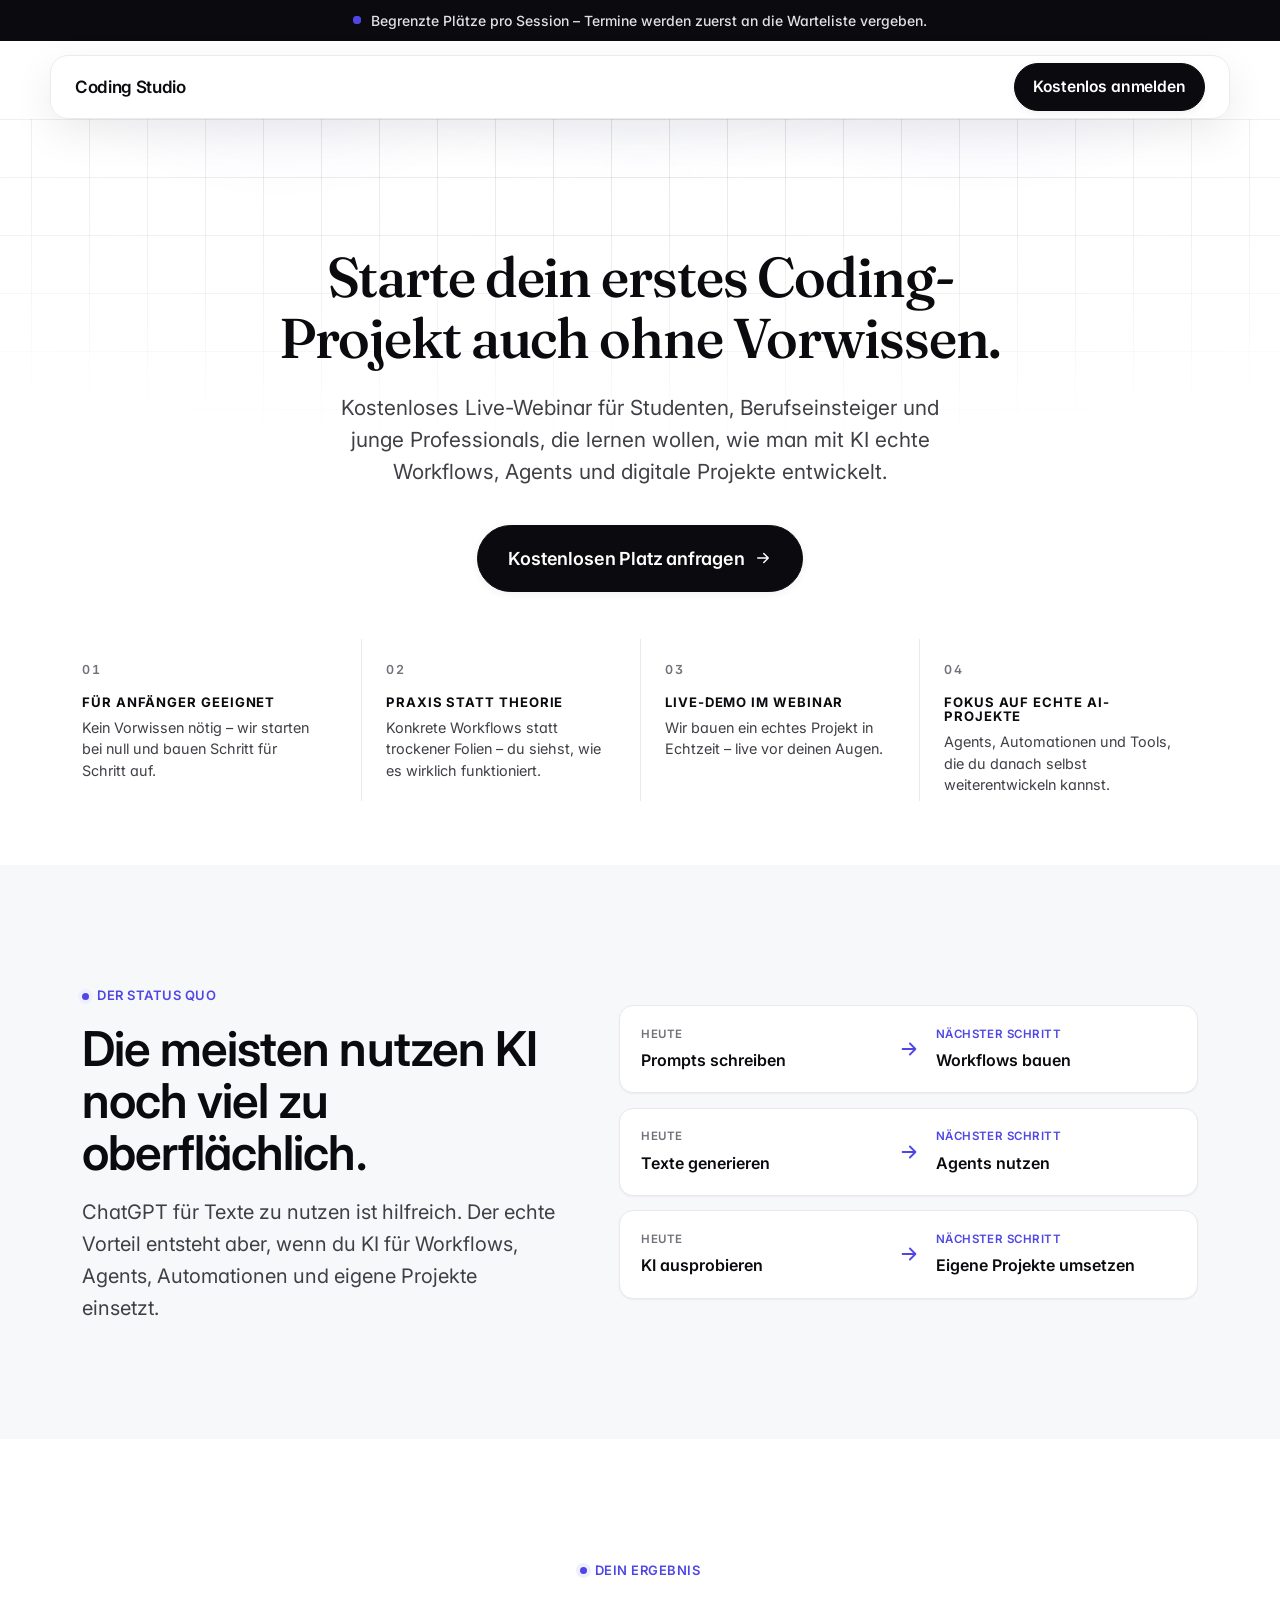
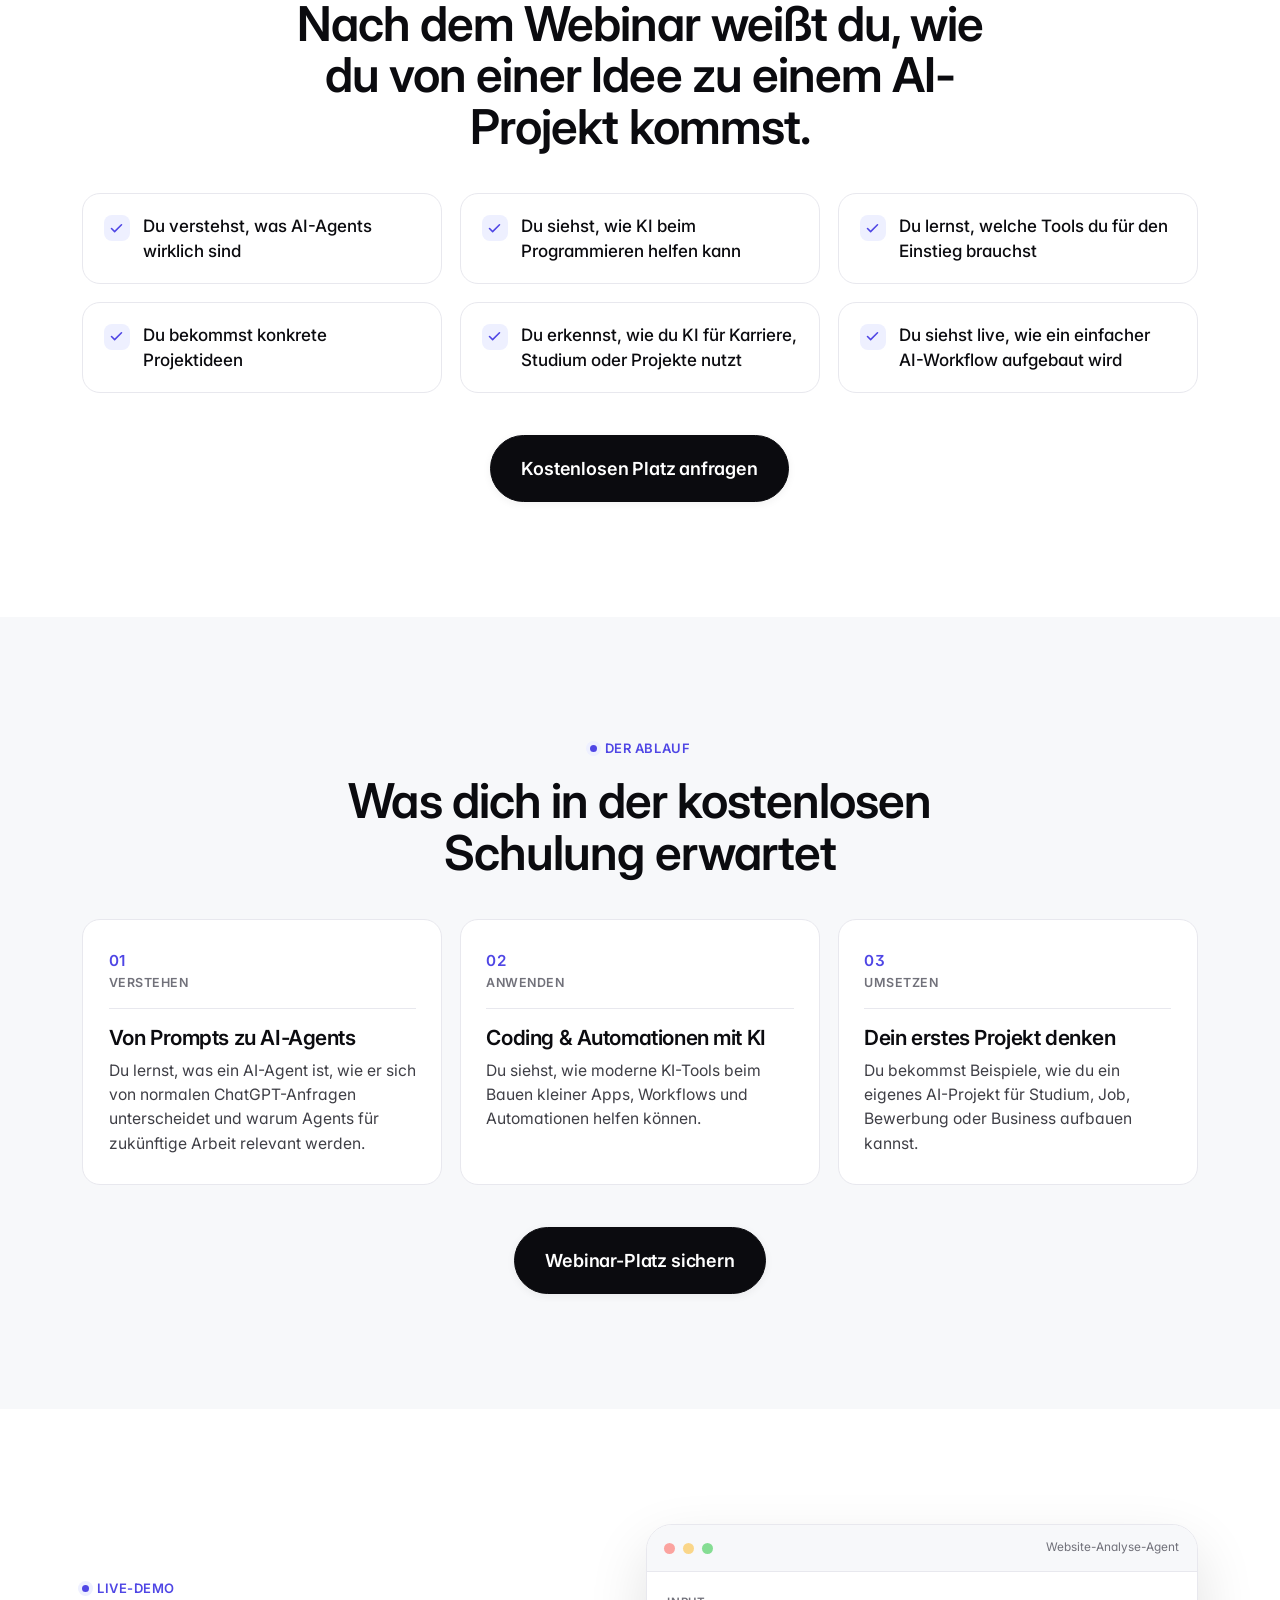
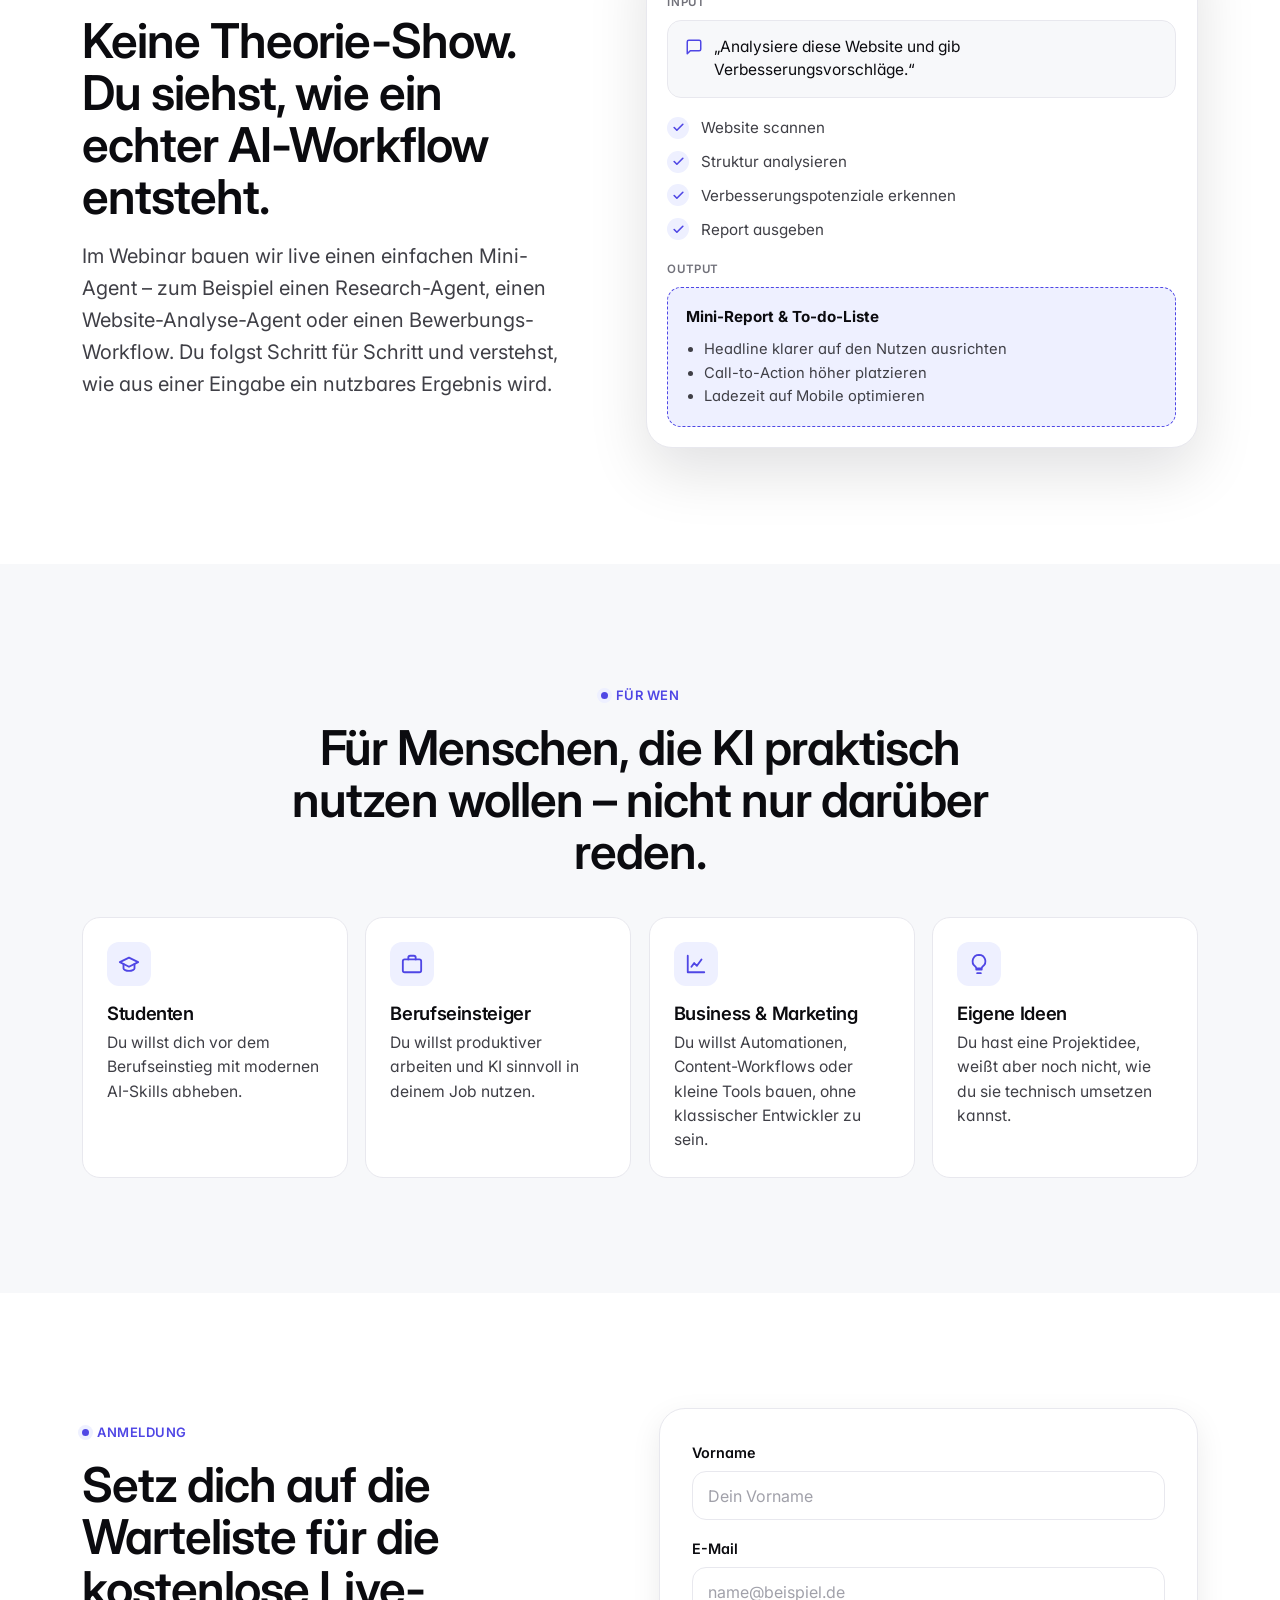
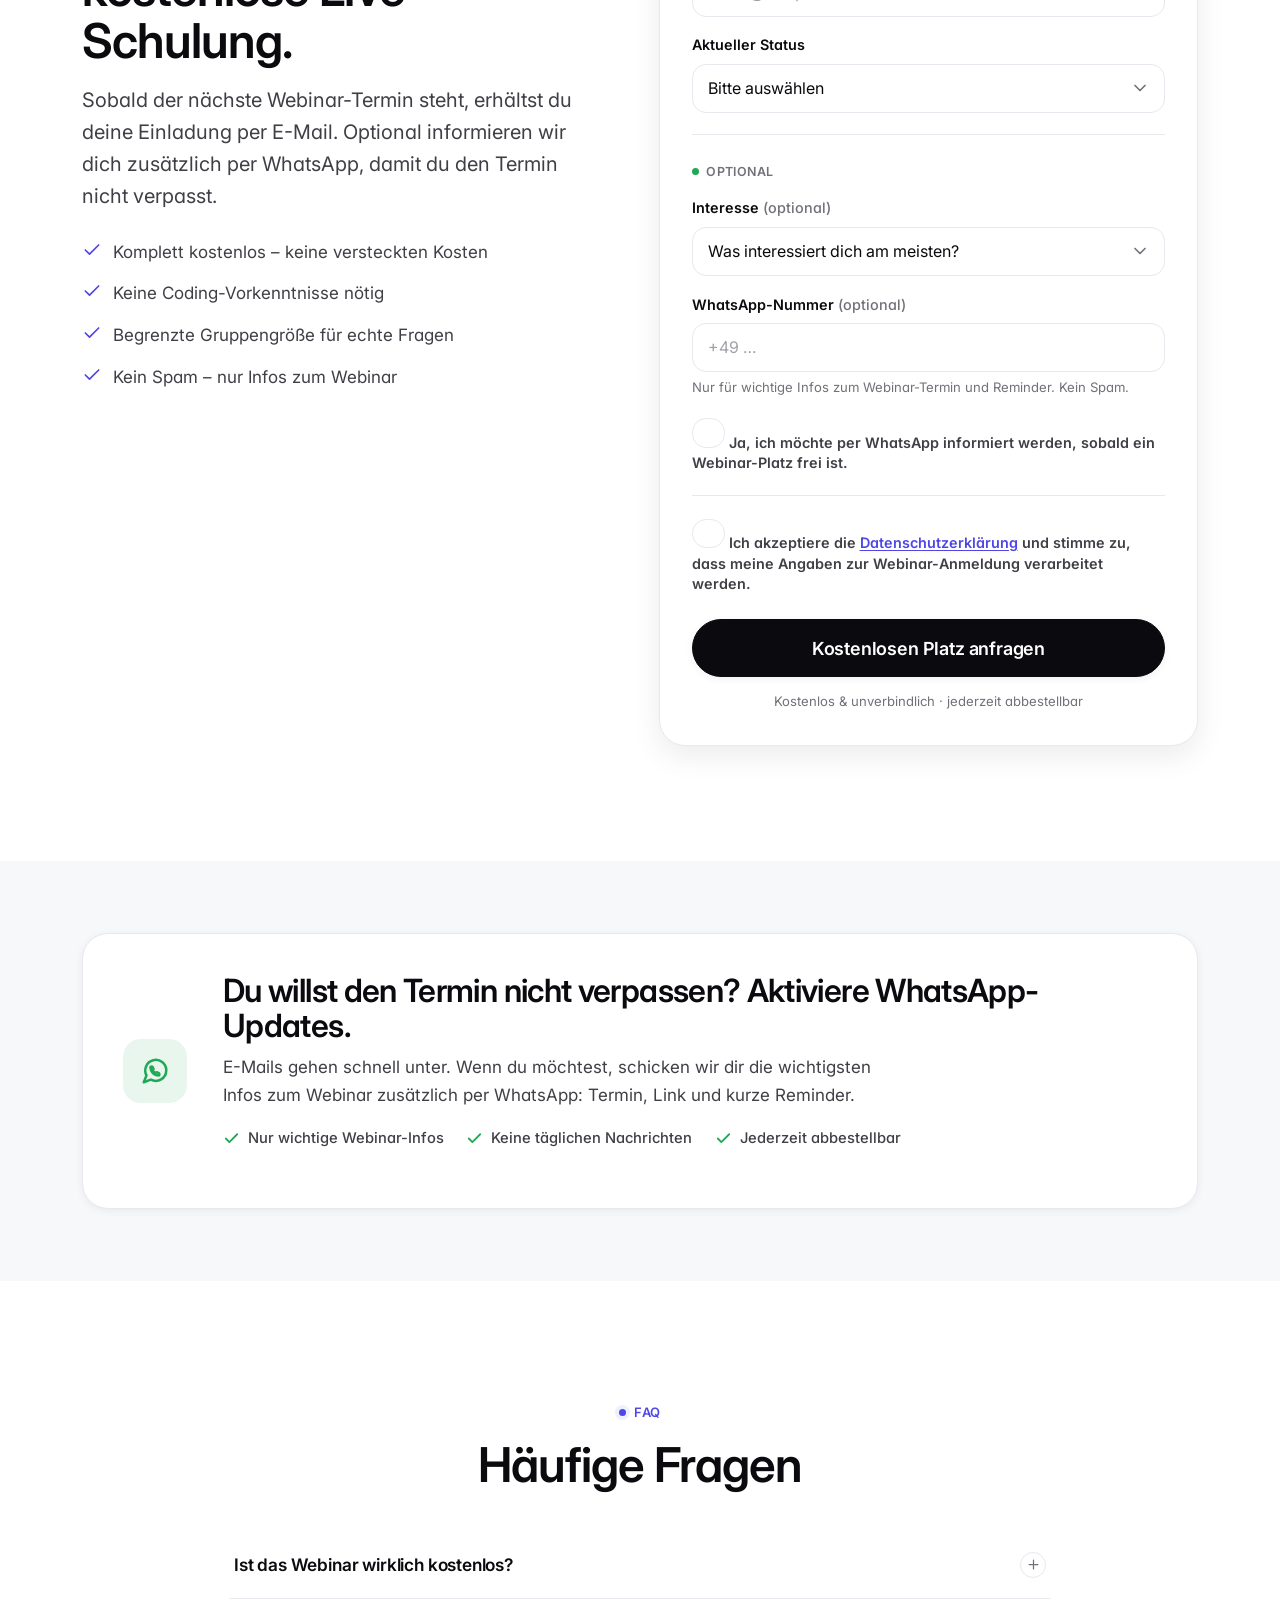
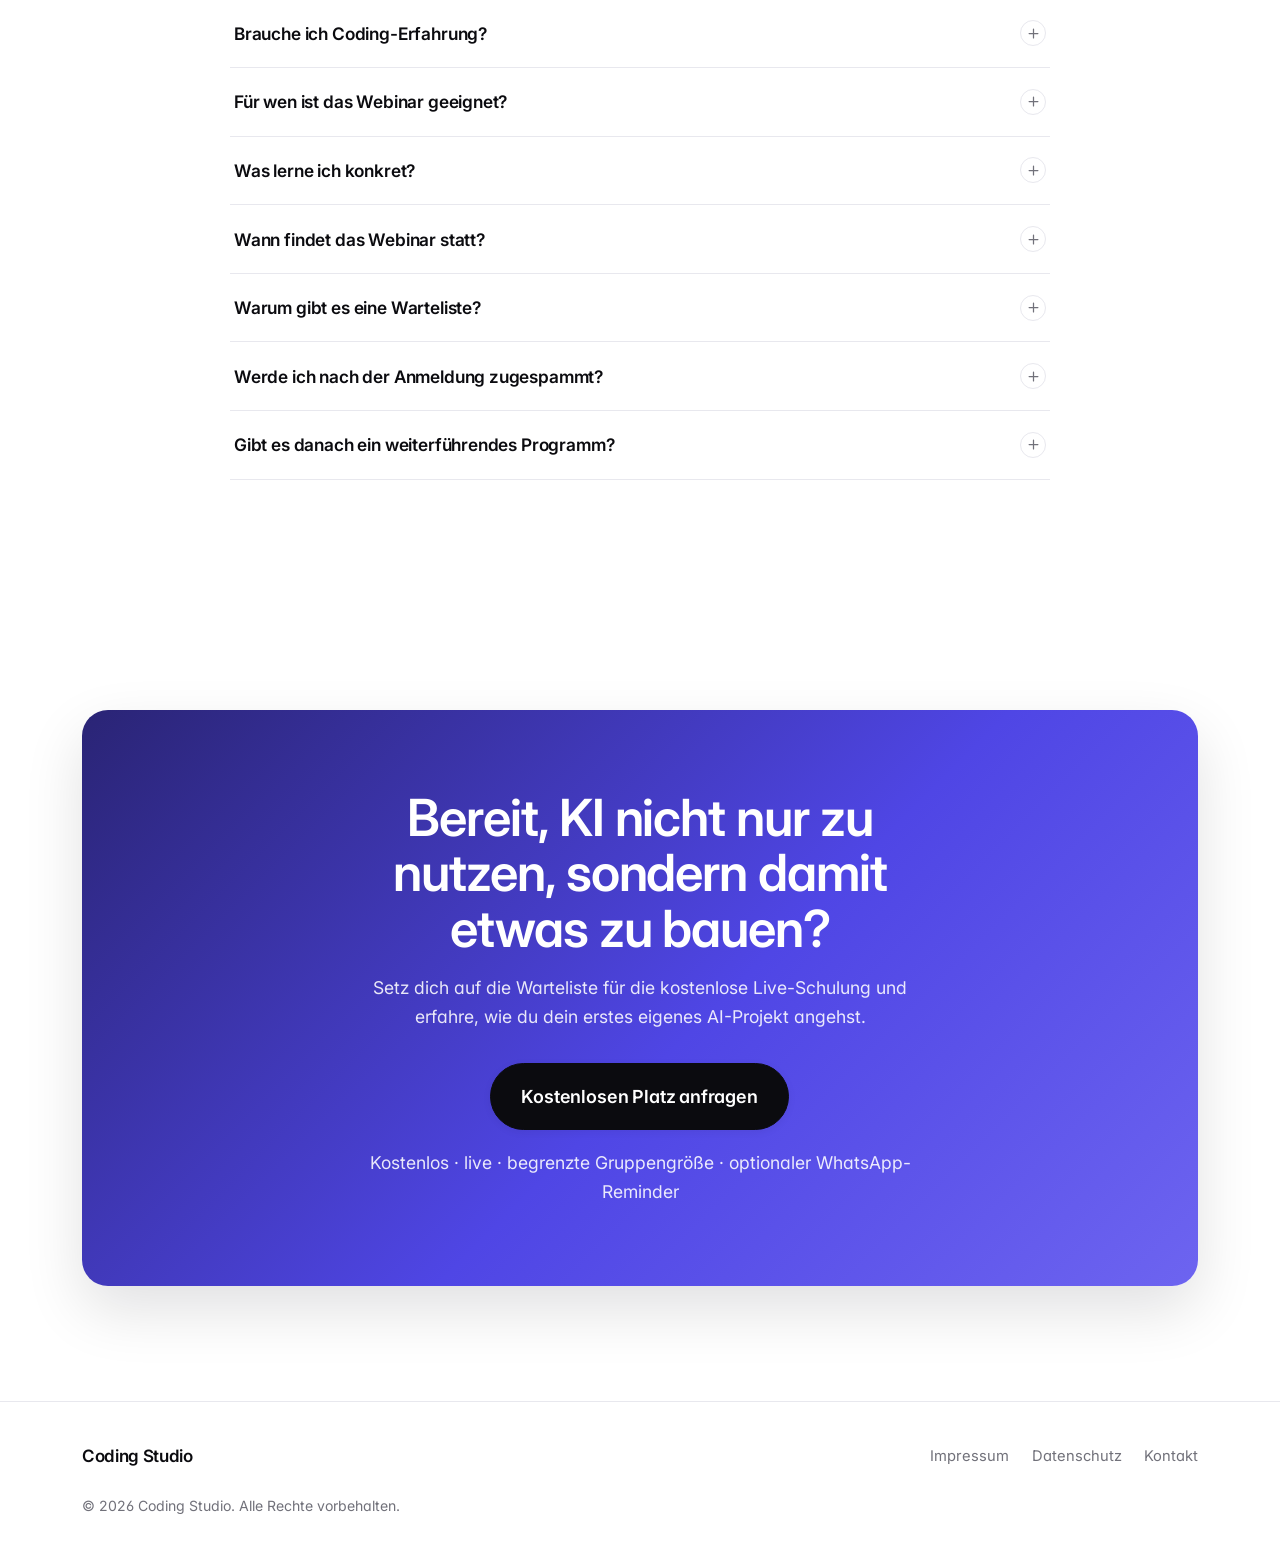
==== commit 6e3a3347: "Rebrand to Coding Studio and remove hero network animation Rename the brand wordmark from "AI Builde" ====
--- a/index.html
+++ b/index.html
@@ -37,11 +37,8 @@
   <!-- =================== HEADER =================== -->
   <header class="header" id="header">
     <div class="container header__inner">
-      <a class="brand" href="#top" aria-label="AI Builder – Startseite">
-        <span class="brand__mark" aria-hidden="true">
-          <svg viewBox="0 0 24 24" fill="none" stroke="currentColor" stroke-width="2.2" stroke-linecap="round" stroke-linejoin="round"><path d="M12 3l1.9 4.6L18.5 9.5 13.9 11.4 12 16l-1.9-4.6L5.5 9.5l4.6-1.9z"/><path d="M18 15l.8 2 2 .8-2 .8-.8 2-.8-2-2-.8 2-.8z"/></svg>
-        </span>
-        <span>AI&nbsp;Builder</span>
+      <a class="brand" href="#top" aria-label="Coding Studio – Startseite">
+        <span>Coding&nbsp;Studio</span>
       </a>
       <a class="btn btn--primary" href="#anmeldung" data-cta="header">Kostenlos anmelden</a>
     </div>
@@ -51,49 +48,7 @@
 
     <!-- =================== HERO =================== -->
     <section class="hero">
-      <div class="hero__net" aria-hidden="true">
-        <svg class="net" viewBox="0 0 1200 560" preserveAspectRatio="xMidYMid meet" fill="none" xmlns="http://www.w3.org/2000/svg">
-          <!-- static connection wires between the nodes -->
-          <g class="net__wires">
-            <path class="wire" d="M168,250 Q360,112 600,84"/>
-            <path class="wire" d="M600,84 Q842,100 1032,236"/>
-            <path class="wire wire--soft" d="M1032,236 Q600,432 168,250"/>
-          </g>
-          <!-- glowing data packets gliding from one node to the next -->
-          <g class="net__packets">
-            <path class="packet" pathLength="100" d="M168,250 Q360,112 600,84" style="animation-duration:3.2s;animation-delay:0s"/>
-            <path class="packet" pathLength="100" d="M600,84 Q842,100 1032,236" style="animation-duration:3s;animation-delay:1s"/>
-            <path class="packet" pathLength="100" d="M1032,236 Q842,100 600,84" style="animation-duration:3.6s;animation-delay:2.3s"/>
-          </g>
-          <!-- endpoint nodes: database, chip, server -->
-          <g class="netnode" transform="translate(168,250)" style="--d:0s">
-            <circle class="halo" r="29"/>
-            <g class="glyph">
-              <ellipse cx="0" cy="-9" rx="11" ry="4.4"/>
-              <path d="M-11,-9 V9 a11,4.4 0 0 0 22,0 V-9"/>
-              <path d="M-11,0 a11,4.4 0 0 0 22,0"/>
-            </g>
-          </g>
-          <g class="netnode" transform="translate(600,84)" style="--d:1.6s">
-            <circle class="halo" r="29"/>
-            <g class="glyph">
-              <rect x="-9" y="-9" width="18" height="18" rx="3.5"/>
-              <rect x="-3.5" y="-3.5" width="7" height="7" rx="1.5"/>
-              <path d="M-5,-9 V-13 M0,-9 V-13 M5,-9 V-13 M-5,9 V13 M0,9 V13 M5,9 V13 M-9,-5 H-13 M-9,0 H-13 M-9,5 H-13 M9,-5 H13 M9,0 H13 M9,5 H13"/>
-            </g>
-          </g>
-          <g class="netnode" transform="translate(1032,236)" style="--d:2.8s">
-            <circle class="halo" r="29"/>
-            <g class="glyph">
-              <rect x="-12" y="-12" width="24" height="10" rx="2.2"/>
-              <rect x="-12" y="2" width="24" height="10" rx="2.2"/>
-              <path d="M-2,-7 H7 M-2,7 H7"/>
-              <circle class="led" cx="-7" cy="-7" r="1.4"/>
-              <circle class="led" cx="-7" cy="7" r="1.4"/>
-            </g>
-          </g>
-        </svg>
-      </div>
+      <div class="hero__net" aria-hidden="true"></div>
       <div class="container hero__inner">
         <h1 class="hero__title">Starte dein erstes Coding-Projekt auch ohne Vorwissen.</h1>
 
@@ -460,17 +415,14 @@
   <footer class="footer">
     <div class="container footer__inner">
       <a class="brand" href="#top">
-        <span class="brand__mark" aria-hidden="true">
-          <svg viewBox="0 0 24 24" fill="none" stroke="currentColor" stroke-width="2.2" stroke-linecap="round" stroke-linejoin="round"><path d="M12 3l1.9 4.6L18.5 9.5 13.9 11.4 12 16l-1.9-4.6L5.5 9.5l4.6-1.9z"/><path d="M18 15l.8 2 2 .8-2 .8-.8 2-.8-2-2-.8 2-.8z"/></svg>
-        </span>
-        <span>AI&nbsp;Builder</span>
+        <span>Coding&nbsp;Studio</span>
       </a>
       <nav class="footer__links" aria-label="Rechtliches">
         <a href="impressum.html">Impressum</a>
         <a href="datenschutz.html">Datenschutz</a>
         <a href="mailto:kontakt@example.com">Kontakt</a>
       </nav>
-      <p class="footer__copy">© <span id="year">2026</span> AI Builder. Alle Rechte vorbehalten.</p>
+      <p class="footer__copy">© <span id="year">2026</span> Coding Studio. Alle Rechte vorbehalten.</p>
     </div>
   </footer>
 
--- a/assets/styles.css
+++ b/assets/styles.css
@@ -321,8 +321,8 @@
   position: absolute;
   inset: 0;
   background-image:
-    linear-gradient(to right, rgba(11, 11, 15, 0.075) 1px, transparent 1px),
-    linear-gradient(to bottom, rgba(11, 11, 15, 0.075) 1px, transparent 1px);
+    linear-gradient(to right, rgba(11, 11, 15, 0.11) 1px, transparent 1px),
+    linear-gradient(to bottom, rgba(11, 11, 15, 0.11) 1px, transparent 1px);
   background-size: 58px 58px;
   background-position: center top;
   -webkit-mask-image: radial-gradient(118% 94% at 50% -6%, #000 0%, rgba(0, 0, 0, 0.55) 44%, transparent 78%);
